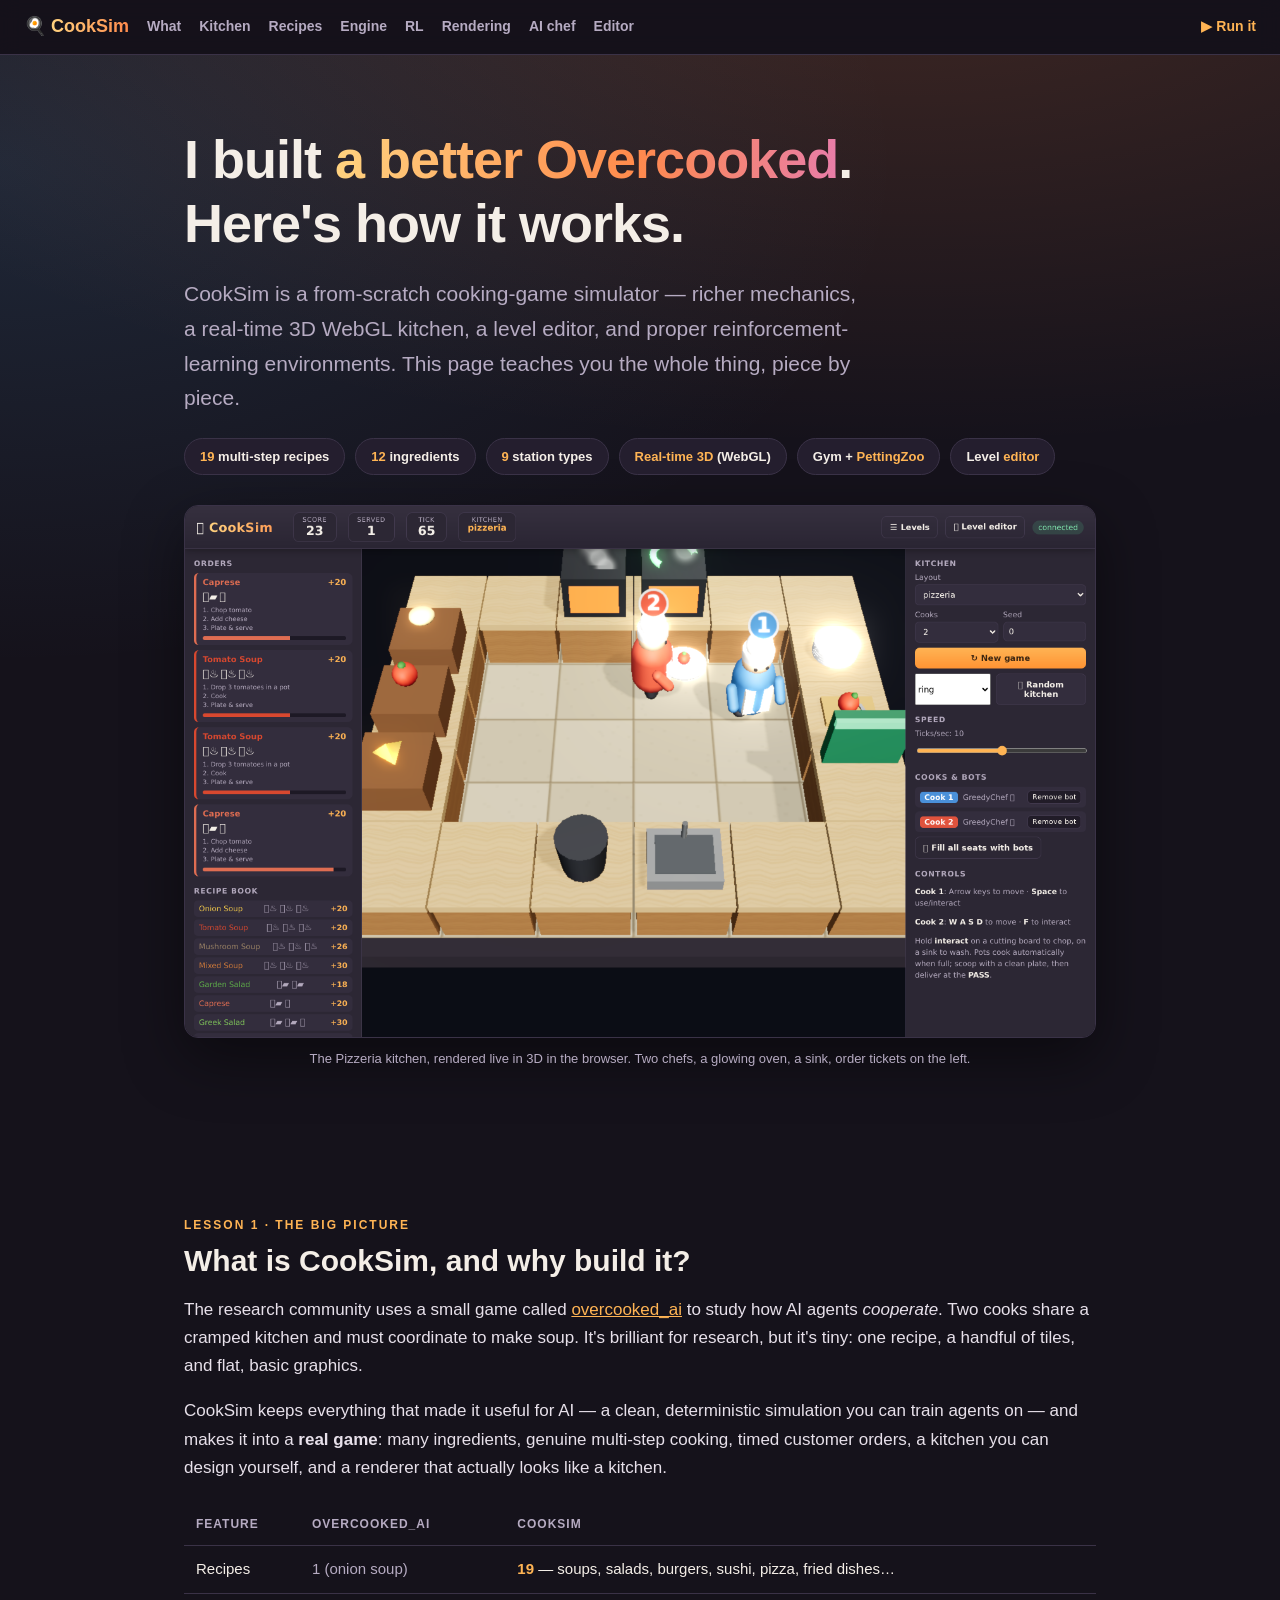
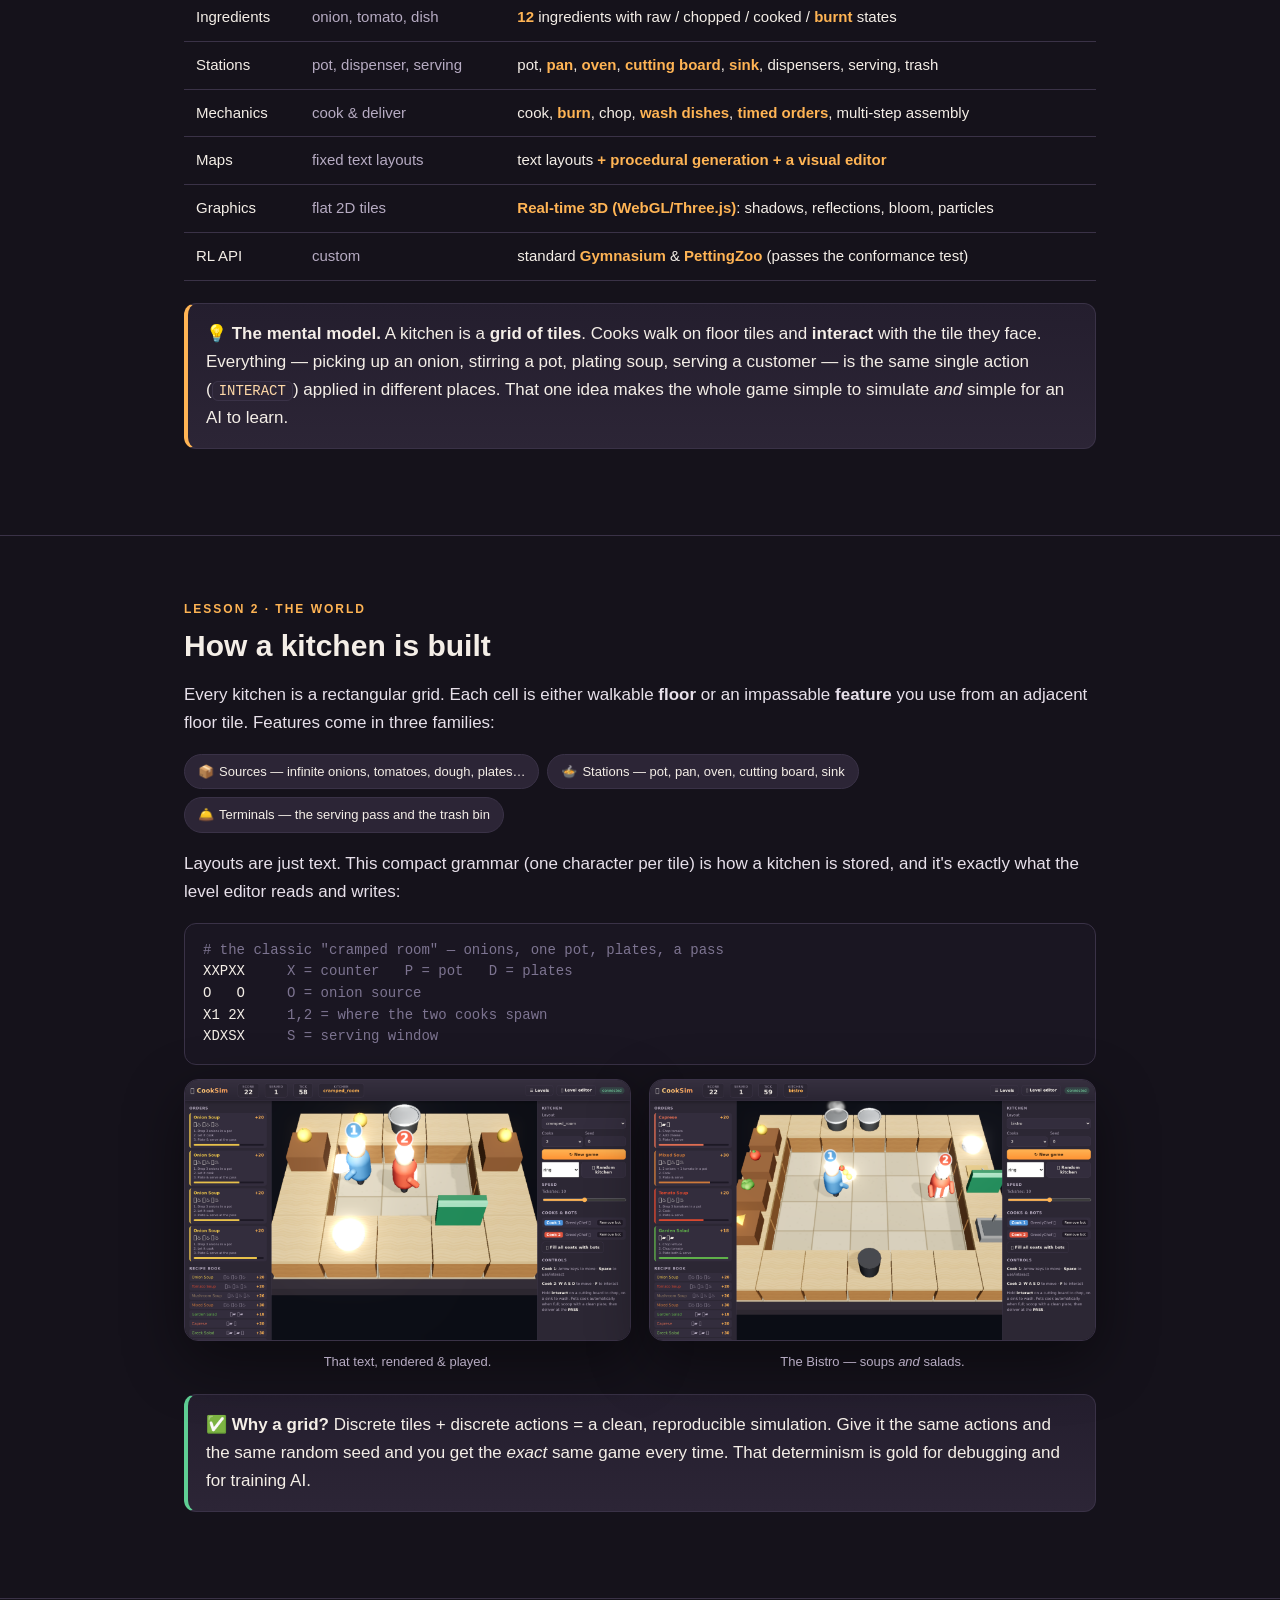
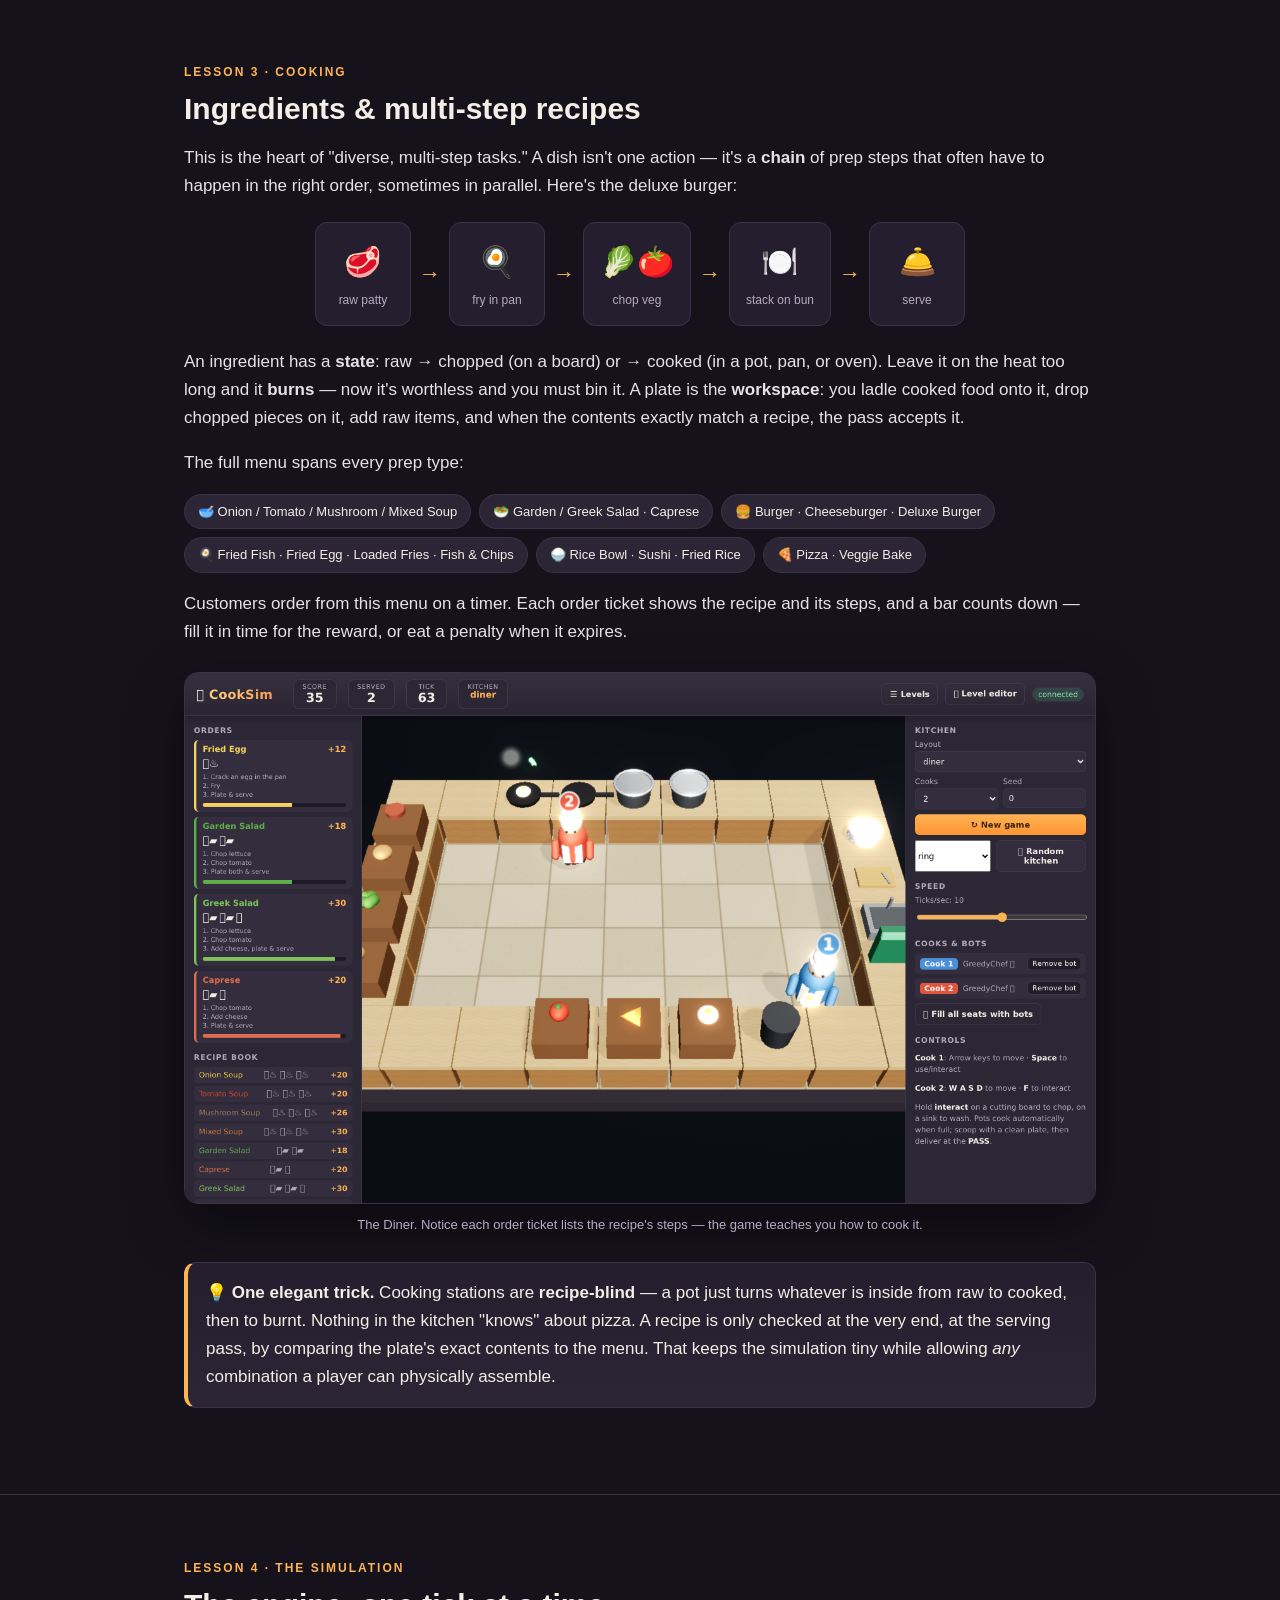
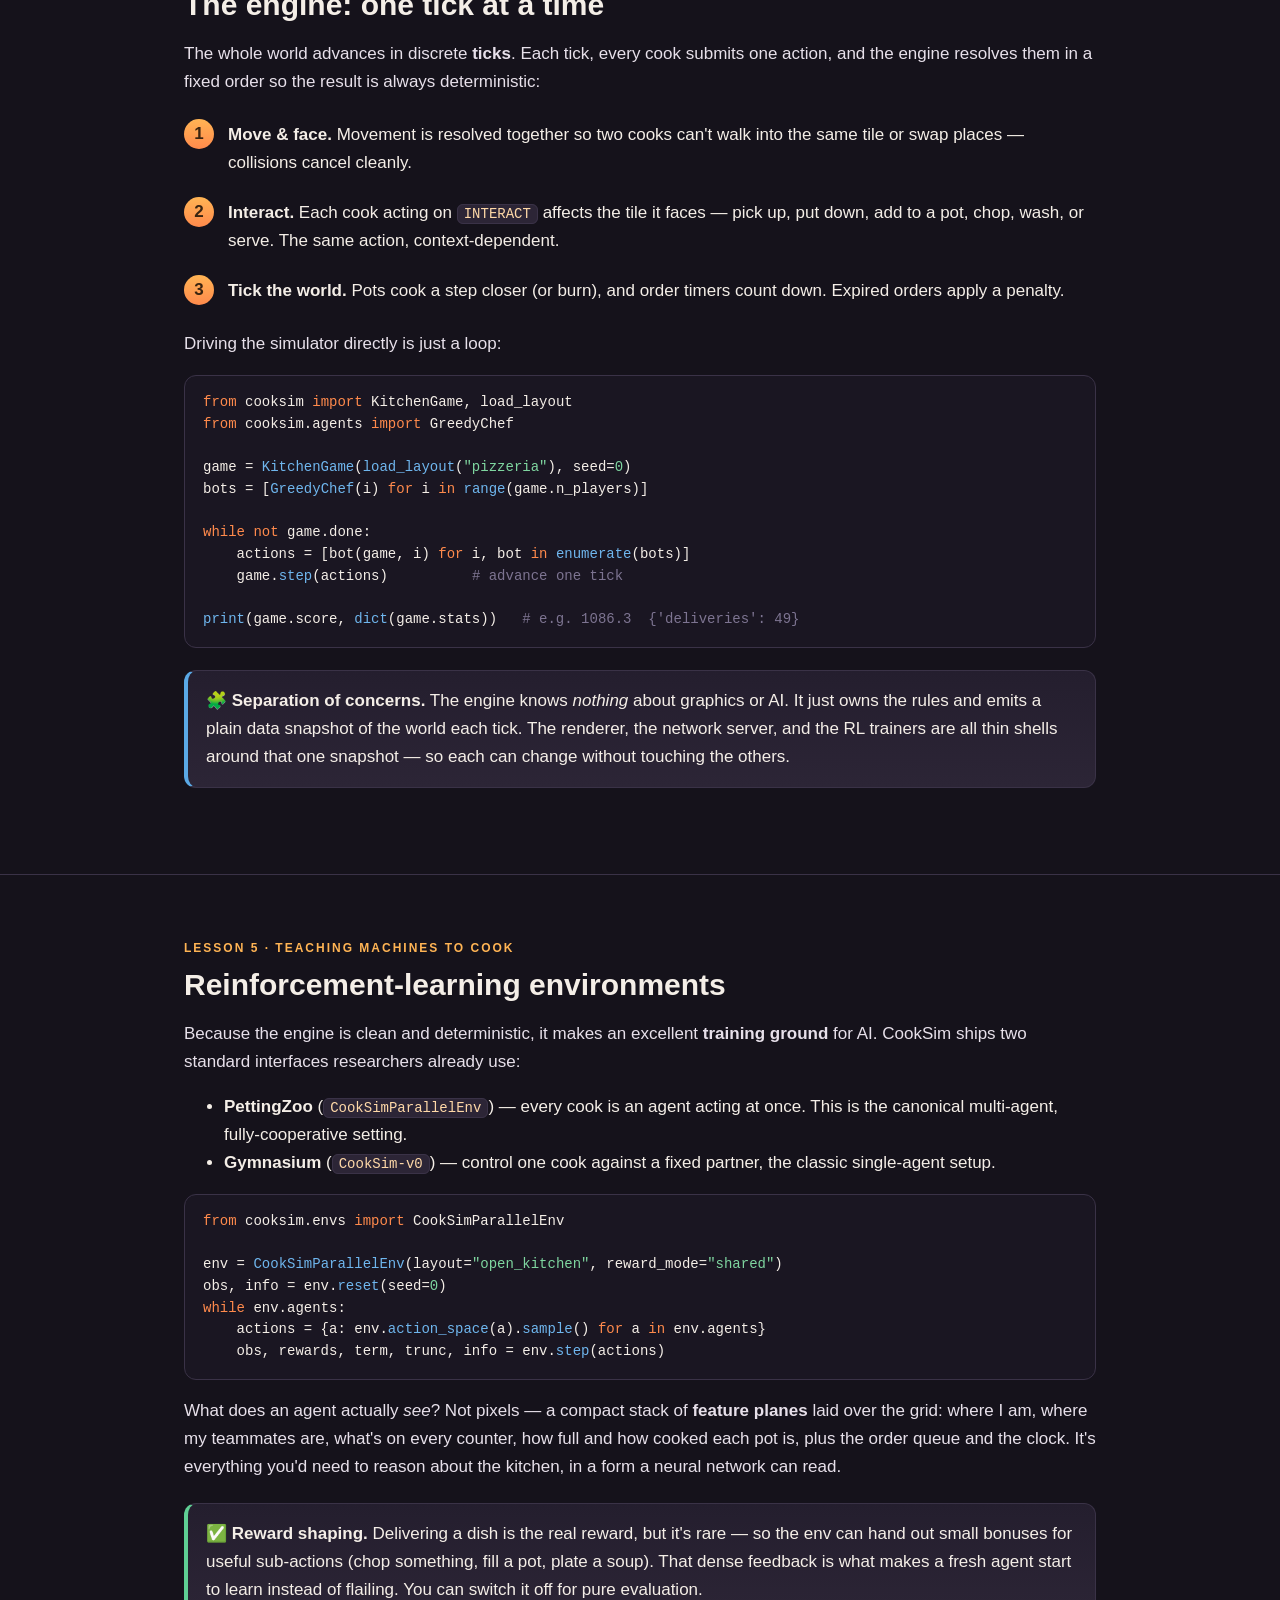
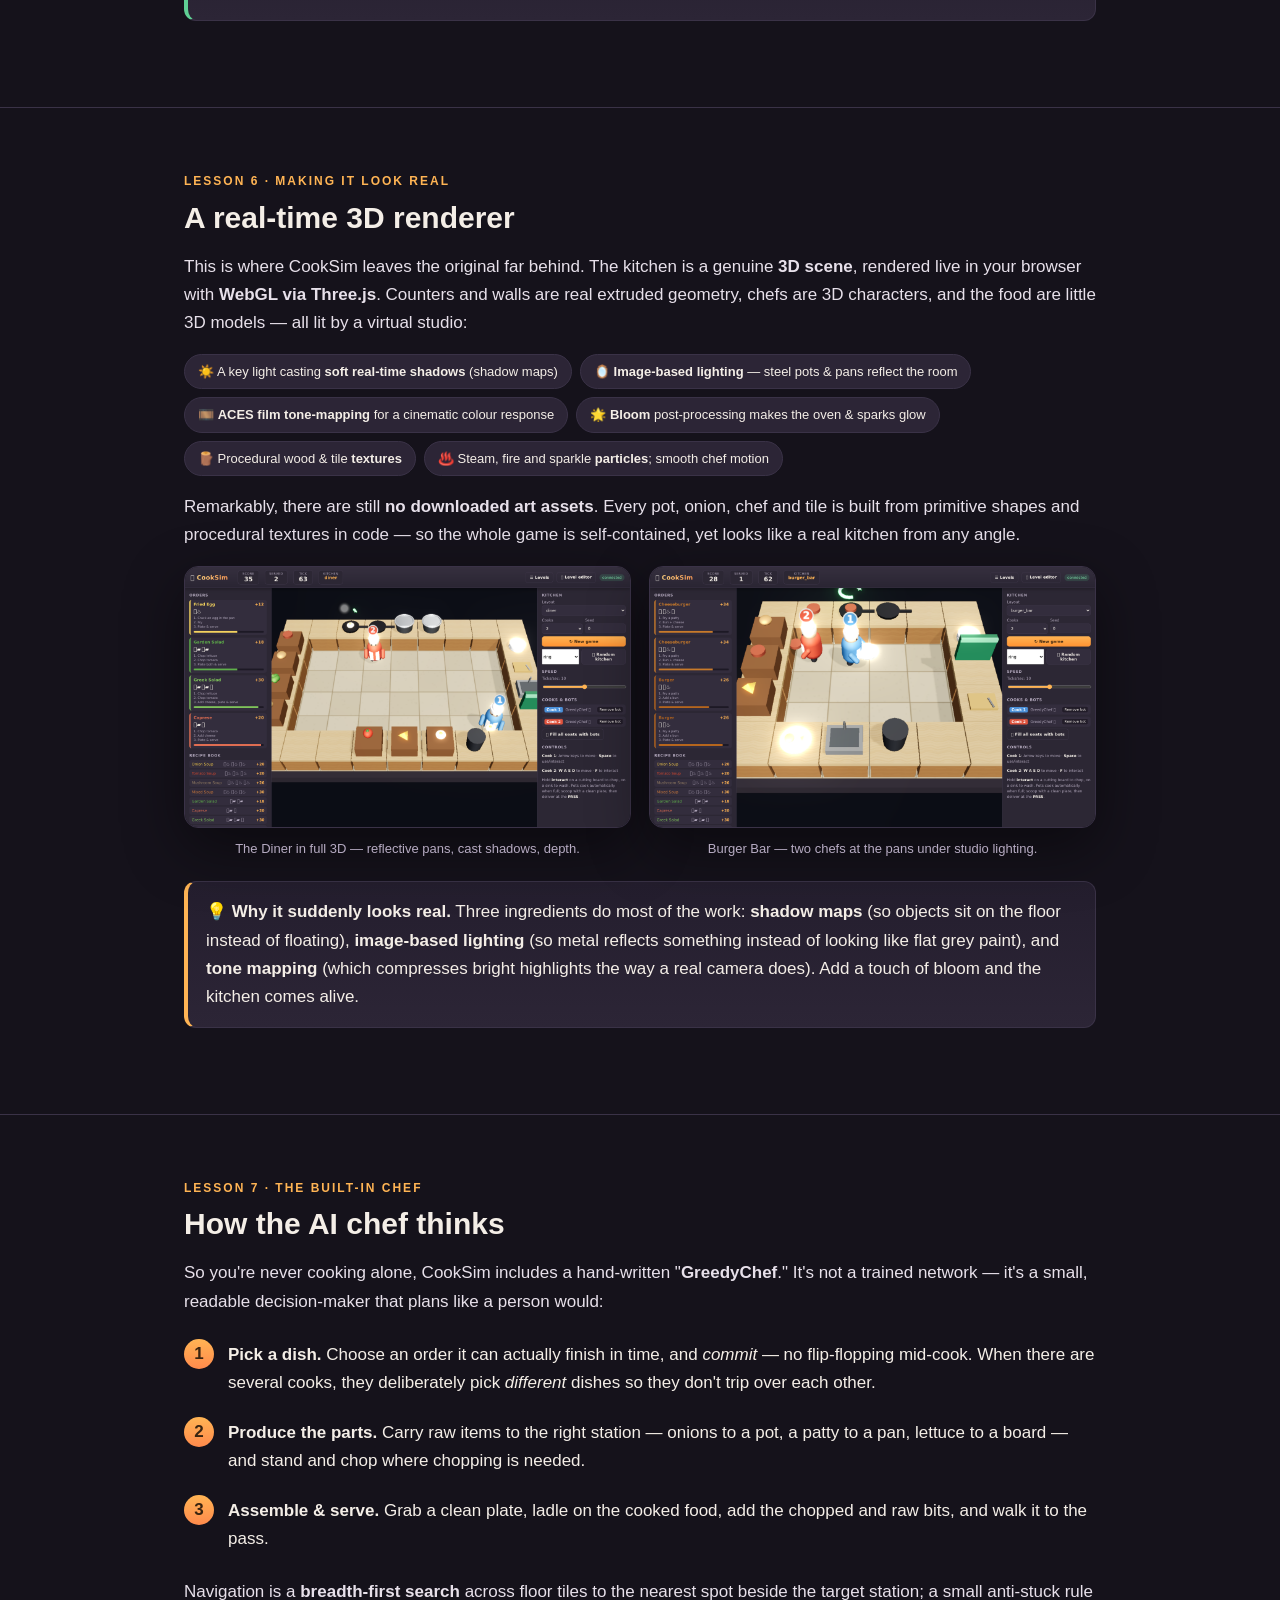
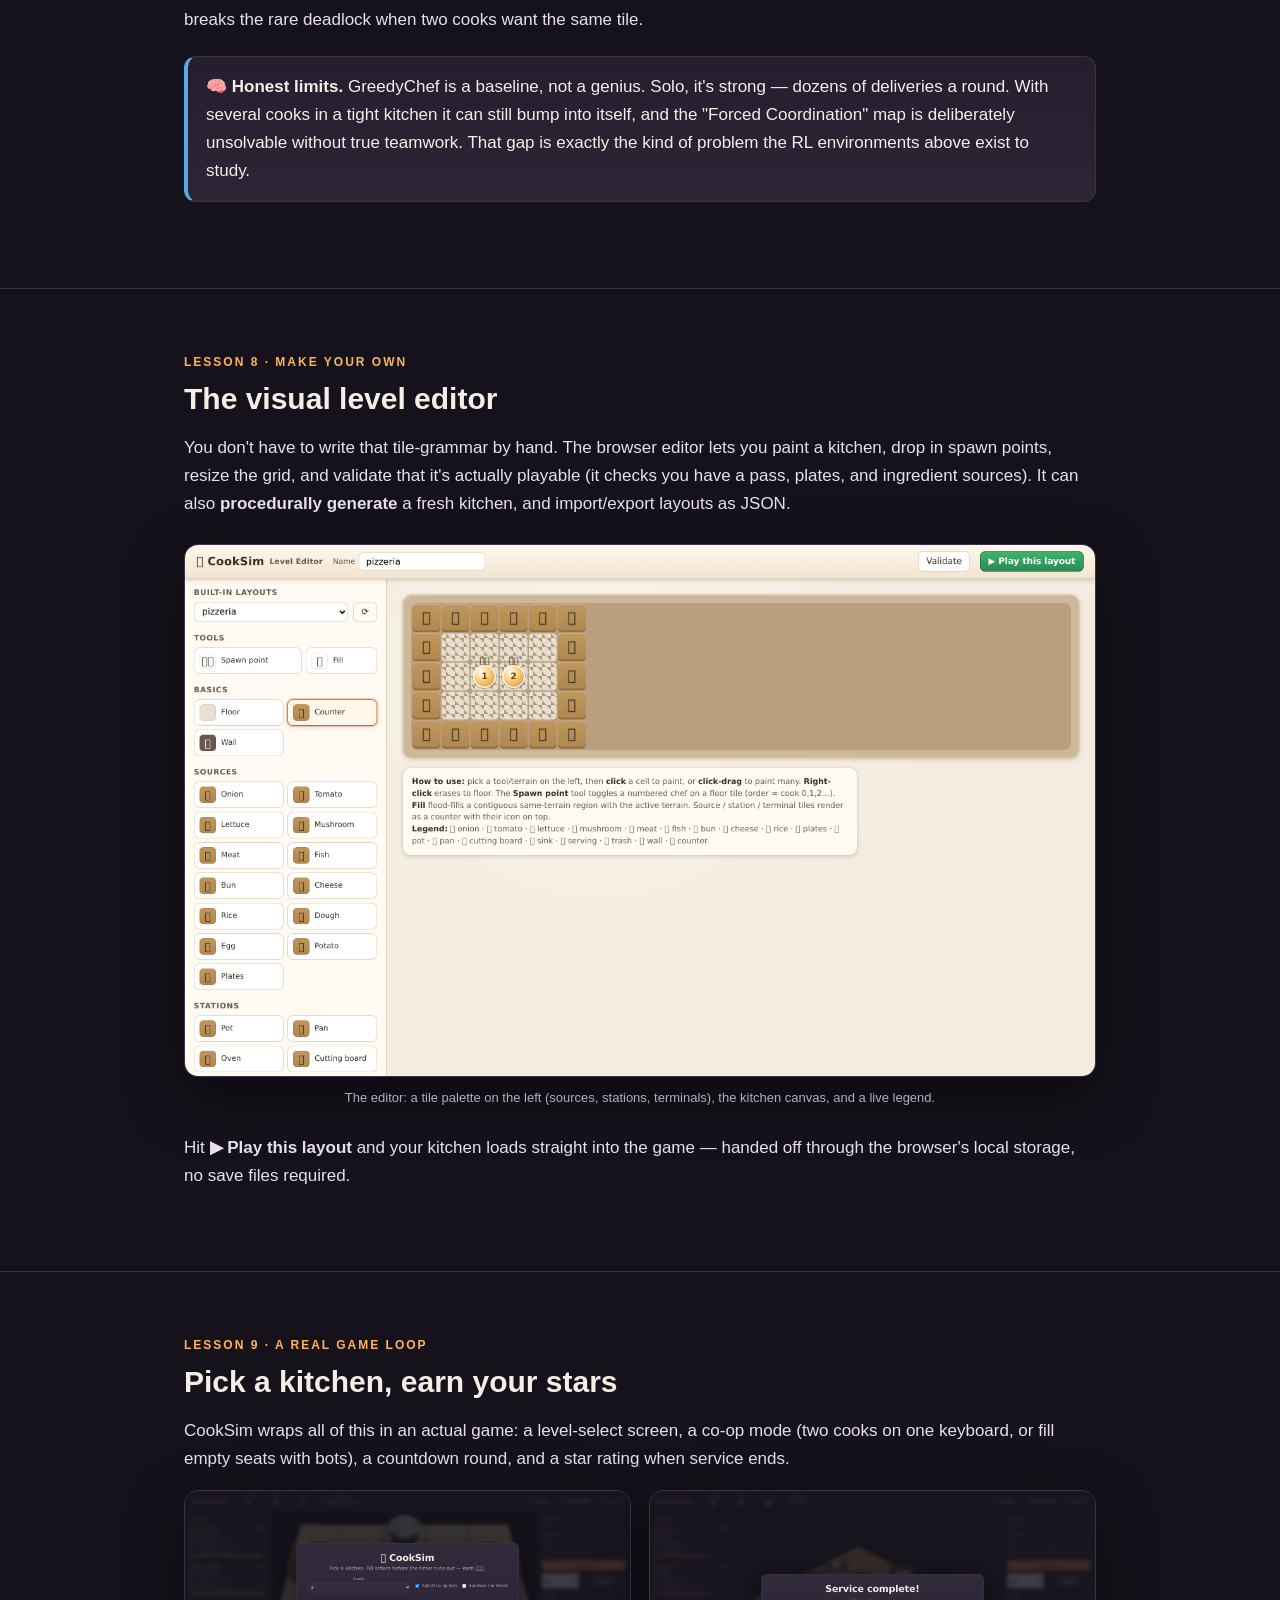
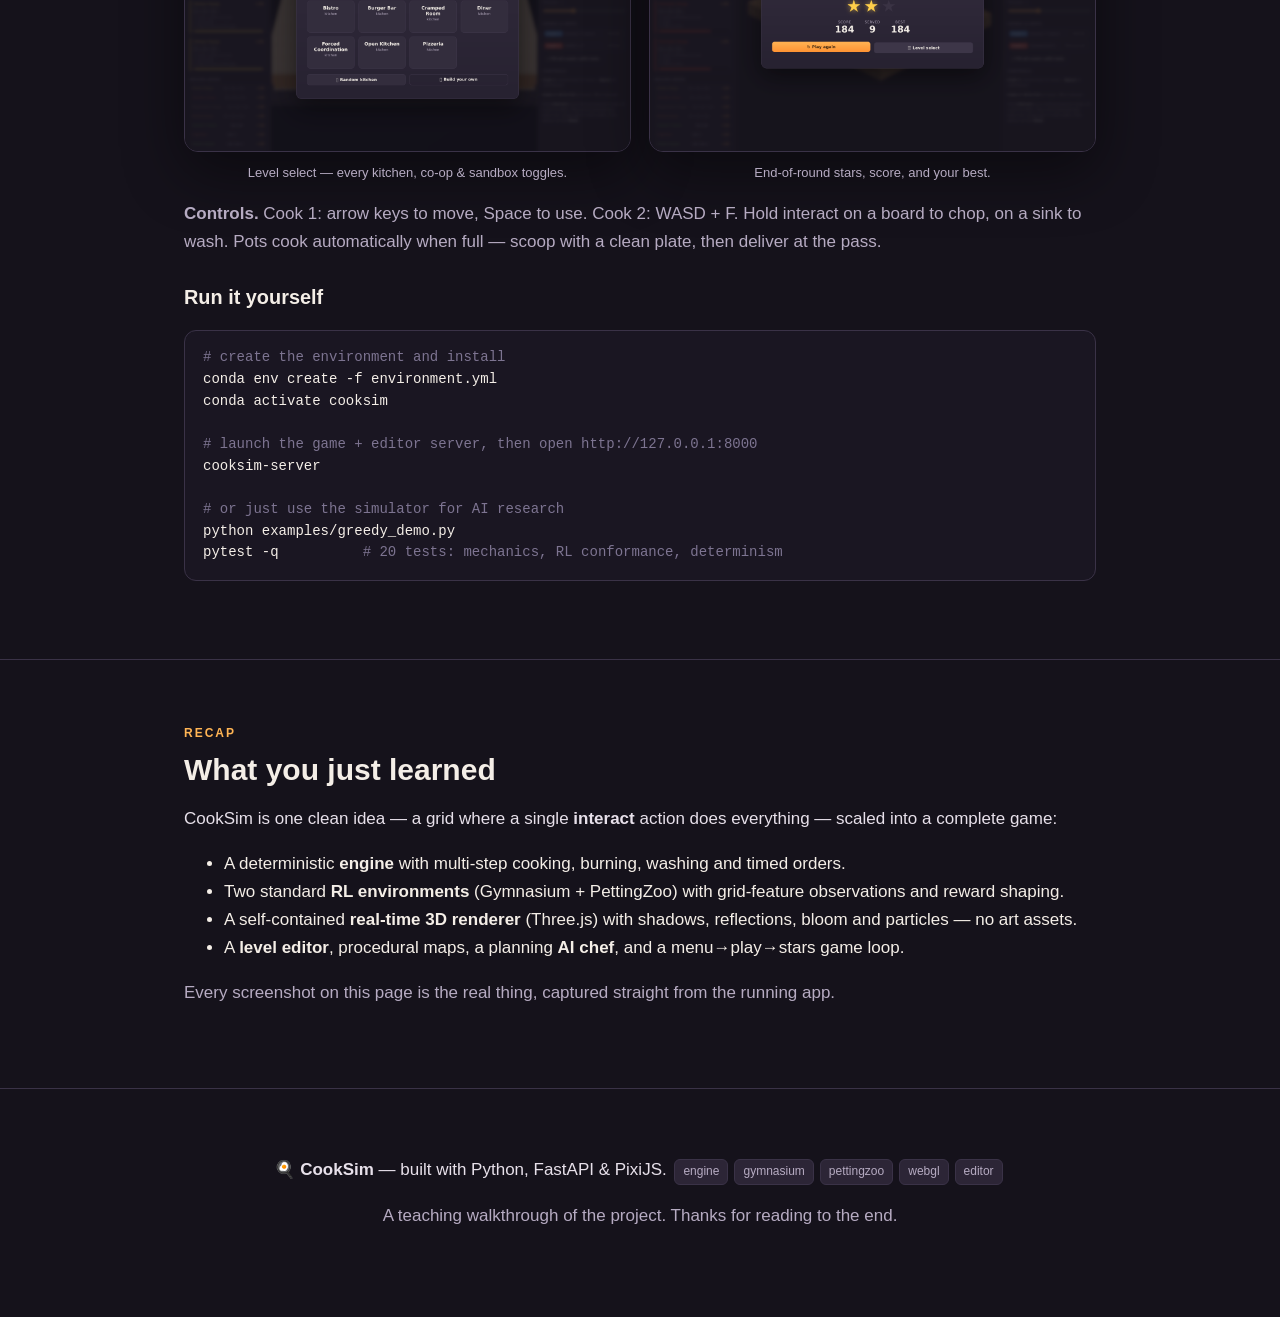
==== site/index.html @ 0d37d2bc "CookSim: 3D Overcooked-style simulator (engine, RL envs, 3D renderer, editor, site) Co-Authored-By: " ====
<!DOCTYPE html>
<html lang="en">
<head>
<meta charset="UTF-8" />
<meta name="viewport" content="width=device-width, initial-scale=1.0" />
<title>CookSim — How I Built a Better Overcooked, Explained</title>
<meta name="description" content="A teaching walkthrough of CookSim: a high-fidelity Overcooked-style cooking simulator with multi-step recipes, a real-time 3D (Three.js) renderer, a level editor, and reinforcement-learning environments." />
<style>
  :root{
    --bg:#15121b; --bg2:#1d1825; --card:#241e2e; --card2:#2c2536;
    --ink:#f4eee7; --muted:#b6abc2; --line:#3a3247;
    --accent:#ffb454; --accent2:#ff8a4c; --green:#5fcf94; --blue:#5aa9e6; --pink:#e87da8;
    --code:#1a1622;
  }
  *{box-sizing:border-box}
  html{scroll-behavior:smooth}
  body{margin:0;font-family:-apple-system,BlinkMacSystemFont,"Segoe UI",Roboto,Helvetica,Arial,sans-serif;
    background:var(--bg);color:var(--ink);line-height:1.65;font-size:17px}
  a{color:var(--accent)}
  h1,h2,h3{line-height:1.2;font-weight:800}
  code,pre{font-family:"SF Mono", Menlo,Consolas,monospace}

  /* nav */
  nav{position:sticky;top:0;z-index:20;background:rgba(21,18,27,.86);backdrop-filter:blur(10px);
    border-bottom:1px solid var(--line);display:flex;align-items:center;gap:18px;padding:12px 24px;flex-wrap:wrap}
  nav .logo{font-weight:800;font-size:18px}
  nav .logo span{background:linear-gradient(90deg,#ffd27f,#ff8a4c);-webkit-background-clip:text;background-clip:text;color:transparent}
  nav a{color:var(--muted);text-decoration:none;font-size:14px;font-weight:600}
  nav a:hover{color:var(--ink)}
  nav .spacer{flex:1}

  .wrap{max-width:960px;margin:0 auto;padding:0 24px}
  section{padding:64px 0;border-bottom:1px solid var(--line)}
  section h2{font-size:30px;margin:0 0 6px}
  section .kicker{color:var(--accent);font-weight:800;letter-spacing:2px;text-transform:uppercase;font-size:12px;margin-bottom:8px}
  p{color:#e7e0ea}
  .muted{color:var(--muted)}

  /* hero */
  header.hero{padding:72px 0 56px;background:
    radial-gradient(1200px 500px at 70% -10%,rgba(255,138,76,.18),transparent),
    radial-gradient(900px 500px at 0% 10%,rgba(90,169,230,.14),transparent)}
  header.hero h1{font-size:54px;margin:0 0 12px;letter-spacing:-1px}
  header.hero h1 .g{background:linear-gradient(90deg,#ffd27f,#ff8a4c 60%,#e87da8);-webkit-background-clip:text;background-clip:text;color:transparent}
  header.hero p.lead{font-size:21px;color:var(--muted);max-width:680px}
  .badges{display:flex;gap:10px;flex-wrap:wrap;margin:22px 0 30px}
  .badge{background:var(--card);border:1px solid var(--line);border-radius:30px;padding:7px 15px;font-size:13px;font-weight:600}
  .badge b{color:var(--accent)}

  figure{margin:26px 0}
  figure img{width:100%;border-radius:14px;border:1px solid var(--line);box-shadow:0 20px 60px rgba(0,0,0,.45);display:block}
  figcaption{color:var(--muted);font-size:13px;margin-top:10px;text-align:center}
  .grid2{display:grid;grid-template-columns:1fr 1fr;gap:18px}
  .grid2 figure{margin:0}
  @media(max-width:760px){.grid2{grid-template-columns:1fr}}

  .callout{background:linear-gradient(180deg,var(--card),var(--card2));border:1px solid var(--line);
    border-left:4px solid var(--accent);border-radius:12px;padding:16px 18px;margin:22px 0}
  .callout.green{border-left-color:var(--green)}
  .callout.blue{border-left-color:var(--blue)}
  .callout b{color:var(--ink)}

  pre{background:var(--code);border:1px solid var(--line);border-radius:12px;padding:16px 18px;overflow-x:auto;font-size:14px;line-height:1.55}
  pre .c{color:#7d7491}      /* comment */
  pre .k{color:#ff8a4c}      /* keyword */
  pre .s{color:#7fd6a0}      /* string */
  pre .f{color:#6fb6ee}      /* func/name */
  code.inline{background:var(--card2);border:1px solid var(--line);border-radius:6px;padding:1px 6px;font-size:14px;color:#ffd9a8}

  table{width:100%;border-collapse:collapse;margin:22px 0;font-size:15px}
  th,td{padding:11px 12px;border-bottom:1px solid var(--line);text-align:left;vertical-align:top}
  th{color:var(--muted);font-size:12px;text-transform:uppercase;letter-spacing:1px}
  td b{color:var(--accent)}
  .vs td:nth-child(2){color:var(--muted)}
  .vs td:nth-child(3){color:var(--ink)}

  /* pipeline diagram */
  .pipe{display:flex;align-items:center;gap:8px;flex-wrap:wrap;margin:22px 0;justify-content:center}
  .pstep{background:var(--card);border:1px solid var(--line);border-radius:12px;padding:14px 16px;text-align:center;min-width:96px}
  .pstep .emoji{font-size:30px}
  .pstep .lbl{font-size:12px;color:var(--muted);margin-top:4px}
  .arrow{color:var(--accent);font-size:22px;font-weight:800}

  .chips{display:flex;gap:8px;flex-wrap:wrap;margin:16px 0}
  .chip{background:var(--card2);border:1px solid var(--line);border-radius:20px;padding:6px 13px;font-size:13px}
  .chip .em{margin-right:5px}

  .steps-list{counter-reset:s;list-style:none;padding:0}
  .steps-list li{position:relative;padding:8px 0 8px 44px;margin:6px 0}
  .steps-list li::before{counter-increment:s;content:counter(s);position:absolute;left:0;top:6px;
    width:30px;height:30px;border-radius:50%;background:linear-gradient(180deg,var(--accent),var(--accent2));
    color:#3a2410;font-weight:800;display:flex;align-items:center;justify-content:center}

  footer{padding:50px 0 70px;text-align:center;color:var(--muted)}
  .tag{display:inline-block;background:var(--card2);border:1px solid var(--line);border-radius:6px;padding:2px 8px;font-size:12px;color:var(--muted);margin:0 3px}
</style>
</head>
<body>
<nav>
  <div class="logo">🍳 <span>CookSim</span></div>
  <a href="#what">What</a>
  <a href="#kitchen">Kitchen</a>
  <a href="#recipes">Recipes</a>
  <a href="#engine">Engine</a>
  <a href="#rl">RL</a>
  <a href="#render">Rendering</a>
  <a href="#ai">AI chef</a>
  <a href="#editor">Editor</a>
  <span class="spacer"></span>
  <a href="#play" style="color:var(--accent)">▶ Run it</a>
</nav>

<header class="hero">
  <div class="wrap">
    <h1>I built <span class="g">a better Overcooked</span>.<br/>Here's how it works.</h1>
    <p class="lead">CookSim is a from-scratch cooking-game simulator — richer mechanics, a real-time 3D WebGL kitchen,
       a level editor, and proper reinforcement-learning environments. This page teaches you the whole thing,
       piece by piece.</p>
    <div class="badges">
      <div class="badge"><b>19</b> multi-step recipes</div>
      <div class="badge"><b>12</b> ingredients</div>
      <div class="badge"><b>9</b> station types</div>
      <div class="badge"><b>Real-time 3D</b> (WebGL)</div>
      <div class="badge">Gym + <b>PettingZoo</b></div>
      <div class="badge">Level <b>editor</b></div>
    </div>
    <figure>
      <img src="assets/play-pizzeria.png" alt="CookSim real-time 3D gameplay in the pizzeria kitchen" />
      <figcaption>The Pizzeria kitchen, rendered live in 3D in the browser. Two chefs, a glowing oven, a sink, order tickets on the left.</figcaption>
    </figure>
  </div>
</header>

<section id="what">
  <div class="wrap">
    <div class="kicker">Lesson 1 · The big picture</div>
    <h2>What is CookSim, and why build it?</h2>
    <p>The research community uses a small game called <a href="https://github.com/HumanCompatibleAI/overcooked_ai">overcooked_ai</a>
       to study how AI agents <em>cooperate</em>. Two cooks share a cramped kitchen and must coordinate to make soup. It's brilliant
       for research, but it's tiny: one recipe, a handful of tiles, and flat, basic graphics.</p>
    <p>CookSim keeps everything that made it useful for AI — a clean, deterministic simulation you can train agents on —
       and makes it into a <b>real game</b>: many ingredients, genuine multi-step cooking, timed customer orders, a kitchen you can
       design yourself, and a renderer that actually looks like a kitchen.</p>

    <table class="vs">
      <tr><th>Feature</th><th>overcooked_ai</th><th>CookSim</th></tr>
      <tr><td>Recipes</td><td>1 (onion soup)</td><td><b>19</b> — soups, salads, burgers, sushi, pizza, fried dishes…</td></tr>
      <tr><td>Ingredients</td><td>onion, tomato, dish</td><td><b>12</b> ingredients with raw / chopped / cooked / <b>burnt</b> states</td></tr>
      <tr><td>Stations</td><td>pot, dispenser, serving</td><td>pot, <b>pan</b>, <b>oven</b>, <b>cutting board</b>, <b>sink</b>, dispensers, serving, trash</td></tr>
      <tr><td>Mechanics</td><td>cook &amp; deliver</td><td>cook, <b>burn</b>, chop, <b>wash dishes</b>, <b>timed orders</b>, multi-step assembly</td></tr>
      <tr><td>Maps</td><td>fixed text layouts</td><td>text layouts <b>+ procedural generation + a visual editor</b></td></tr>
      <tr><td>Graphics</td><td>flat 2D tiles</td><td><b>Real-time 3D (WebGL/Three.js)</b>: shadows, reflections, bloom, particles</td></tr>
      <tr><td>RL API</td><td>custom</td><td>standard <b>Gymnasium</b> &amp; <b>PettingZoo</b> (passes the conformance test)</td></tr>
    </table>

    <div class="callout">
      <b>💡 The mental model.</b> A kitchen is a <b>grid of tiles</b>. Cooks walk on floor tiles and <b>interact</b> with the
      tile they face. Everything — picking up an onion, stirring a pot, plating soup, serving a customer — is the same
      single action (<code class="inline">INTERACT</code>) applied in different places. That one idea makes the whole game simple to simulate
      <em>and</em> simple for an AI to learn.
    </div>
  </div>
</section>

<section id="kitchen">
  <div class="wrap">
    <div class="kicker">Lesson 2 · The world</div>
    <h2>How a kitchen is built</h2>
    <p>Every kitchen is a rectangular grid. Each cell is either walkable <b>floor</b> or an impassable <b>feature</b> you use from
       an adjacent floor tile. Features come in three families:</p>
    <div class="chips">
      <span class="chip"><span class="em">📦</span>Sources — infinite onions, tomatoes, dough, plates…</span>
      <span class="chip"><span class="em">🍲</span>Stations — pot, pan, oven, cutting board, sink</span>
      <span class="chip"><span class="em">🛎️</span>Terminals — the serving pass and the trash bin</span>
    </div>
    <p>Layouts are just text. This compact grammar (one character per tile) is how a kitchen is stored, and it's exactly what
       the level editor reads and writes:</p>
<pre><span class="c"># the classic "cramped room" — onions, one pot, plates, a pass</span>
XXPXX     <span class="c">X = counter   P = pot   D = plates</span>
O   O     <span class="c">O = onion source</span>
X1 2X     <span class="c">1,2 = where the two cooks spawn</span>
XDXSX     <span class="c">S = serving window</span></pre>
    <div class="grid2">
      <figure><img src="assets/play-cramped.png" alt="Cramped room kitchen"/><figcaption>That text, rendered & played.</figcaption></figure>
      <figure><img src="assets/play-bistro.png" alt="Bistro kitchen"/><figcaption>The Bistro — soups <em>and</em> salads.</figcaption></figure>
    </div>
    <div class="callout green">
      <b>✅ Why a grid?</b> Discrete tiles + discrete actions = a clean, reproducible simulation. Give it the same actions and the
      same random seed and you get the <em>exact</em> same game every time. That determinism is gold for debugging and for training AI.
    </div>
  </div>
</section>

<section id="recipes">
  <div class="wrap">
    <div class="kicker">Lesson 3 · Cooking</div>
    <h2>Ingredients &amp; multi-step recipes</h2>
    <p>This is the heart of "diverse, multi-step tasks." A dish isn't one action — it's a <b>chain</b> of prep steps that often
       have to happen in the right order, sometimes in parallel. Here's the deluxe burger:</p>
    <div class="pipe">
      <div class="pstep"><div class="emoji">🥩</div><div class="lbl">raw patty</div></div>
      <div class="arrow">→</div>
      <div class="pstep"><div class="emoji">🍳</div><div class="lbl">fry in pan</div></div>
      <div class="arrow">→</div>
      <div class="pstep"><div class="emoji">🥬🍅</div><div class="lbl">chop veg</div></div>
      <div class="arrow">→</div>
      <div class="pstep"><div class="emoji">🍽️</div><div class="lbl">stack on bun</div></div>
      <div class="arrow">→</div>
      <div class="pstep"><div class="emoji">🛎️</div><div class="lbl">serve</div></div>
    </div>
    <p>An ingredient has a <b>state</b>: raw → chopped (on a board) or → cooked (in a pot, pan, or oven). Leave it on the heat too
       long and it <b>burns</b> — now it's worthless and you must bin it. A plate is the <b>workspace</b>: you ladle cooked food onto
       it, drop chopped pieces on it, add raw items, and when the contents exactly match a recipe, the pass accepts it.</p>

    <p>The full menu spans every prep type:</p>
    <div class="chips">
      <span class="chip">🥣 Onion / Tomato / Mushroom / Mixed Soup</span>
      <span class="chip">🥗 Garden / Greek Salad · Caprese</span>
      <span class="chip">🍔 Burger · Cheeseburger · Deluxe Burger</span>
      <span class="chip">🍳 Fried Fish · Fried Egg · Loaded Fries · Fish &amp; Chips</span>
      <span class="chip">🍚 Rice Bowl · Sushi · Fried Rice</span>
      <span class="chip">🍕 Pizza · Veggie Bake</span>
    </div>

    <p>Customers order from this menu on a timer. Each order ticket shows the recipe and its steps, and a bar counts down — fill it
       in time for the reward, or eat a penalty when it expires.</p>
    <figure><img src="assets/play-diner.png" alt="The Diner with many order tickets showing recipe steps"/>
      <figcaption>The Diner. Notice each order ticket lists the recipe's steps — the game teaches you how to cook it.</figcaption></figure>

    <div class="callout">
      <b>💡 One elegant trick.</b> Cooking stations are <b>recipe-blind</b> — a pot just turns whatever is inside from raw to cooked,
      then to burnt. Nothing in the kitchen "knows" about pizza. A recipe is only checked at the very end, at the serving pass, by
      comparing the plate's exact contents to the menu. That keeps the simulation tiny while allowing <em>any</em> combination a
      player can physically assemble.
    </div>
  </div>
</section>

<section id="engine">
  <div class="wrap">
    <div class="kicker">Lesson 4 · The simulation</div>
    <h2>The engine: one tick at a time</h2>
    <p>The whole world advances in discrete <b>ticks</b>. Each tick, every cook submits one action, and the engine resolves them in
       a fixed order so the result is always deterministic:</p>
    <ol class="steps-list">
      <li><b>Move &amp; face.</b> Movement is resolved together so two cooks can't walk into the same tile or swap places — collisions
          cancel cleanly.</li>
      <li><b>Interact.</b> Each cook acting on <code class="inline">INTERACT</code> affects the tile it faces — pick up, put down, add to a pot,
          chop, wash, or serve. The same action, context-dependent.</li>
      <li><b>Tick the world.</b> Pots cook a step closer (or burn), and order timers count down. Expired orders apply a penalty.</li>
    </ol>
    <p>Driving the simulator directly is just a loop:</p>
<pre><span class="k">from</span> cooksim <span class="k">import</span> KitchenGame, load_layout
<span class="k">from</span> cooksim.agents <span class="k">import</span> GreedyChef

game = <span class="f">KitchenGame</span>(<span class="f">load_layout</span>(<span class="s">"pizzeria"</span>), seed=<span class="s">0</span>)
bots = [<span class="f">GreedyChef</span>(i) <span class="k">for</span> i <span class="k">in</span> <span class="f">range</span>(game.n_players)]

<span class="k">while not</span> game.done:
    actions = [bot(game, i) <span class="k">for</span> i, bot <span class="k">in</span> <span class="f">enumerate</span>(bots)]
    game.<span class="f">step</span>(actions)          <span class="c"># advance one tick</span>

<span class="f">print</span>(game.score, <span class="f">dict</span>(game.stats))   <span class="c"># e.g. 1086.3  {'deliveries': 49}</span></pre>
    <div class="callout blue">
      <b>🧩 Separation of concerns.</b> The engine knows <em>nothing</em> about graphics or AI. It just owns the rules and emits a plain
      data snapshot of the world each tick. The renderer, the network server, and the RL trainers are all thin shells around that one
      snapshot — so each can change without touching the others.
    </div>
  </div>
</section>

<section id="rl">
  <div class="wrap">
    <div class="kicker">Lesson 5 · Teaching machines to cook</div>
    <h2>Reinforcement-learning environments</h2>
    <p>Because the engine is clean and deterministic, it makes an excellent <b>training ground</b> for AI. CookSim ships two standard
       interfaces researchers already use:</p>
    <ul>
      <li><b>PettingZoo</b> (<code class="inline">CookSimParallelEnv</code>) — every cook is an agent acting at once. This is the canonical multi-agent,
          fully-cooperative setting.</li>
      <li><b>Gymnasium</b> (<code class="inline">CookSim-v0</code>) — control one cook against a fixed partner, the classic single-agent setup.</li>
    </ul>
<pre><span class="k">from</span> cooksim.envs <span class="k">import</span> CookSimParallelEnv

env = <span class="f">CookSimParallelEnv</span>(layout=<span class="s">"open_kitchen"</span>, reward_mode=<span class="s">"shared"</span>)
obs, info = env.<span class="f">reset</span>(seed=<span class="s">0</span>)
<span class="k">while</span> env.agents:
    actions = {a: env.<span class="f">action_space</span>(a).<span class="f">sample</span>() <span class="k">for</span> a <span class="k">in</span> env.agents}
    obs, rewards, term, trunc, info = env.<span class="f">step</span>(actions)</pre>
    <p>What does an agent actually <em>see</em>? Not pixels — a compact stack of <b>feature planes</b> laid over the grid: where I am,
       where my teammates are, what's on every counter, how full and how cooked each pot is, plus the order queue and the clock.
       It's everything you'd need to reason about the kitchen, in a form a neural network can read.</p>
    <div class="callout green">
      <b>✅ Reward shaping.</b> Delivering a dish is the real reward, but it's rare — so the env can hand out small bonuses for useful
      sub-actions (chop something, fill a pot, plate a soup). That dense feedback is what makes a fresh agent start to learn instead
      of flailing. You can switch it off for pure evaluation.
    </div>
  </div>
</section>

<section id="render">
  <div class="wrap">
    <div class="kicker">Lesson 6 · Making it look real</div>
    <h2>A real-time 3D renderer</h2>
    <p>This is where CookSim leaves the original far behind. The kitchen is a genuine <b>3D scene</b>, rendered live in your browser
       with <b>WebGL via Three.js</b>. Counters and walls are real extruded geometry, chefs are 3D characters, and the food are little
       3D models — all lit by a virtual studio:</p>
    <div class="chips">
      <span class="chip">☀️ A key light casting <b>soft real-time shadows</b> (shadow maps)</span>
      <span class="chip">🪞 <b>Image-based lighting</b> — steel pots &amp; pans reflect the room</span>
      <span class="chip">🎞️ <b>ACES film tone-mapping</b> for a cinematic colour response</span>
      <span class="chip">🌟 <b>Bloom</b> post-processing makes the oven &amp; sparks glow</span>
      <span class="chip">🪵 Procedural wood &amp; tile <b>textures</b></span>
      <span class="chip">♨️ Steam, fire and sparkle <b>particles</b>; smooth chef motion</span>
    </div>
    <p>Remarkably, there are still <b>no downloaded art assets</b>. Every pot, onion, chef and tile is built from primitive shapes and
       procedural textures in code — so the whole game is self-contained, yet looks like a real kitchen from any angle.</p>
    <div class="grid2">
      <figure><img src="assets/play-diner.png" alt="3D diner kitchen"/><figcaption>The Diner in full 3D — reflective pans, cast shadows, depth.</figcaption></figure>
      <figure><img src="assets/play-burger.png" alt="3D burger bar"/><figcaption>Burger Bar — two chefs at the pans under studio lighting.</figcaption></figure>
    </div>
    <div class="callout">
      <b>💡 Why it suddenly looks real.</b> Three ingredients do most of the work: <b>shadow maps</b> (so objects sit on the floor instead of
      floating), <b>image-based lighting</b> (so metal reflects something instead of looking like flat grey paint), and <b>tone mapping</b>
      (which compresses bright highlights the way a real camera does). Add a touch of bloom and the kitchen comes alive.
    </div>
  </div>
</section>

<section id="ai">
  <div class="wrap">
    <div class="kicker">Lesson 7 · The built-in chef</div>
    <h2>How the AI chef thinks</h2>
    <p>So you're never cooking alone, CookSim includes a hand-written "<b>GreedyChef</b>." It's not a trained network — it's a small,
       readable decision-maker that plans like a person would:</p>
    <ol class="steps-list">
      <li><b>Pick a dish.</b> Choose an order it can actually finish in time, and <em>commit</em> — no flip-flopping mid-cook. When there
          are several cooks, they deliberately pick <em>different</em> dishes so they don't trip over each other.</li>
      <li><b>Produce the parts.</b> Carry raw items to the right station — onions to a pot, a patty to a pan, lettuce to a board —
          and stand and chop where chopping is needed.</li>
      <li><b>Assemble &amp; serve.</b> Grab a clean plate, ladle on the cooked food, add the chopped and raw bits, and walk it to the pass.</li>
    </ol>
    <p>Navigation is a <b>breadth-first search</b> across floor tiles to the nearest spot beside the target station; a small
       anti-stuck rule breaks the rare deadlock when two cooks want the same tile.</p>
    <div class="callout blue">
      <b>🧠 Honest limits.</b> GreedyChef is a baseline, not a genius. Solo, it's strong — dozens of deliveries a round. With several
      cooks in a tight kitchen it can still bump into itself, and the "Forced Coordination" map is deliberately unsolvable without true
      teamwork. That gap is exactly the kind of problem the RL environments above exist to study.
    </div>
  </div>
</section>

<section id="editor">
  <div class="wrap">
    <div class="kicker">Lesson 8 · Make your own</div>
    <h2>The visual level editor</h2>
    <p>You don't have to write that tile-grammar by hand. The browser editor lets you paint a kitchen, drop in spawn points, resize
       the grid, and validate that it's actually playable (it checks you have a pass, plates, and ingredient sources). It can also
       <b>procedurally generate</b> a fresh kitchen, and import/export layouts as JSON.</p>
    <figure><img src="assets/editor.png" alt="The CookSim level editor"/>
      <figcaption>The editor: a tile palette on the left (sources, stations, terminals), the kitchen canvas, and a live legend.</figcaption></figure>
    <p>Hit <b>▶ Play this layout</b> and your kitchen loads straight into the game — handed off through the browser's local storage,
       no save files required.</p>
  </div>
</section>

<section id="play">
  <div class="wrap">
    <div class="kicker">Lesson 9 · A real game loop</div>
    <h2>Pick a kitchen, earn your stars</h2>
    <p>CookSim wraps all of this in an actual game: a level-select screen, a co-op mode (two cooks on one keyboard, or fill empty
       seats with bots), a countdown round, and a star rating when service ends.</p>
    <div class="grid2">
      <figure><img src="assets/menu.png" alt="Level select menu"/><figcaption>Level select — every kitchen, co-op &amp; sandbox toggles.</figcaption></figure>
      <figure><img src="assets/results.png" alt="Results screen with stars"/><figcaption>End-of-round stars, score, and your best.</figcaption></figure>
    </div>
    <p class="muted"><b>Controls.</b> Cook 1: arrow keys to move, Space to use. Cook 2: WASD + F. Hold interact on a board to chop,
       on a sink to wash. Pots cook automatically when full — scoop with a clean plate, then deliver at the pass.</p>
    <h3 style="margin-top:30px">Run it yourself</h3>
<pre><span class="c"># create the environment and install</span>
conda env create -f environment.yml
conda activate cooksim

<span class="c"># launch the game + editor server, then open http://127.0.0.1:8000</span>
cooksim-server

<span class="c"># or just use the simulator for AI research</span>
python examples/greedy_demo.py
pytest -q          <span class="c"># 20 tests: mechanics, RL conformance, determinism</span></pre>
  </div>
</section>

<section>
  <div class="wrap">
    <div class="kicker">Recap</div>
    <h2>What you just learned</h2>
    <p>CookSim is one clean idea — a grid where a single <b>interact</b> action does everything — scaled into a complete game:</p>
    <ul>
      <li>A deterministic <b>engine</b> with multi-step cooking, burning, washing and timed orders.</li>
      <li>Two standard <b>RL environments</b> (Gymnasium + PettingZoo) with grid-feature observations and reward shaping.</li>
      <li>A self-contained <b>real-time 3D renderer</b> (Three.js) with shadows, reflections, bloom and particles — no art assets.</li>
      <li>A <b>level editor</b>, procedural maps, a planning <b>AI chef</b>, and a menu→play→stars game loop.</li>
    </ul>
    <p class="muted">Every screenshot on this page is the real thing, captured straight from the running app.</p>
  </div>
</section>

<footer>
  <div class="wrap">
    <p>🍳 <b>CookSim</b> — built with Python, FastAPI &amp; PixiJS.
       <span class="tag">engine</span><span class="tag">gymnasium</span><span class="tag">pettingzoo</span><span class="tag">webgl</span><span class="tag">editor</span></p>
    <p class="muted">A teaching walkthrough of the project. Thanks for reading to the end.</p>
  </div>
</footer>
</body>
</html>
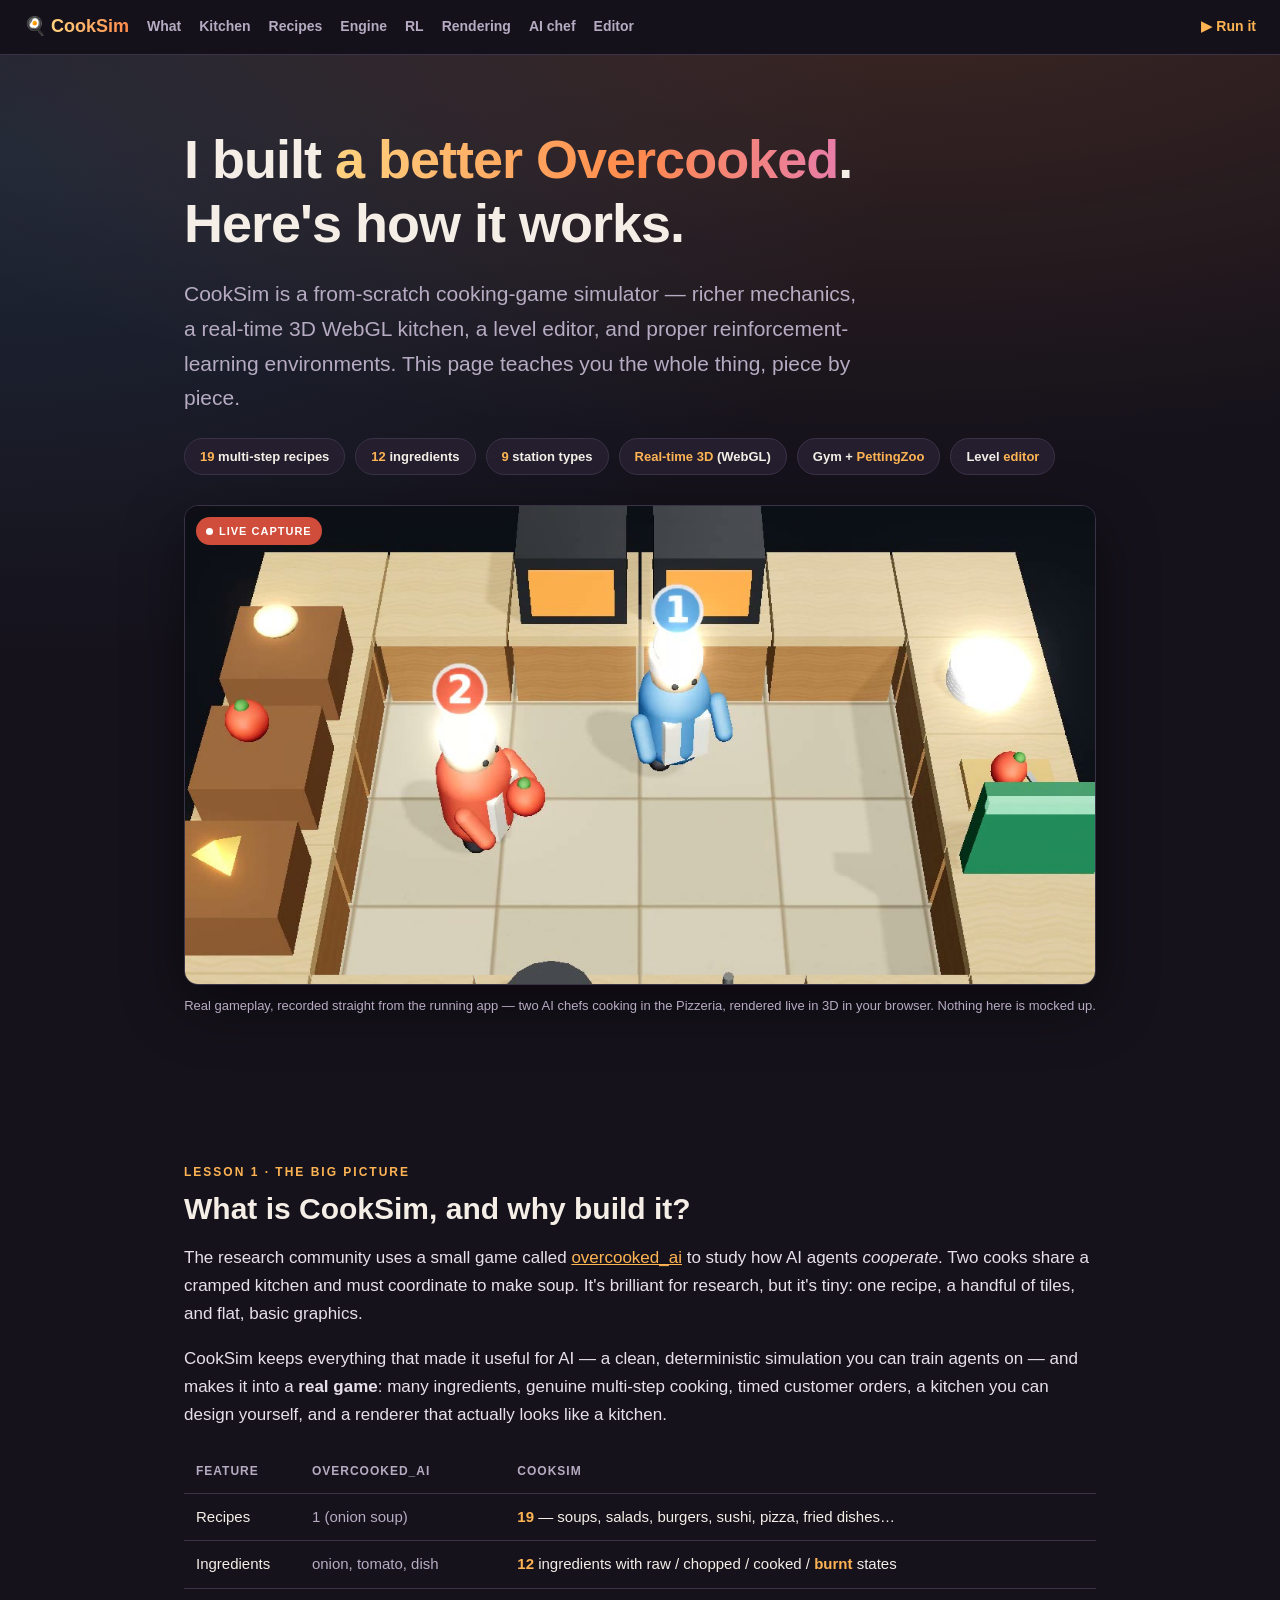
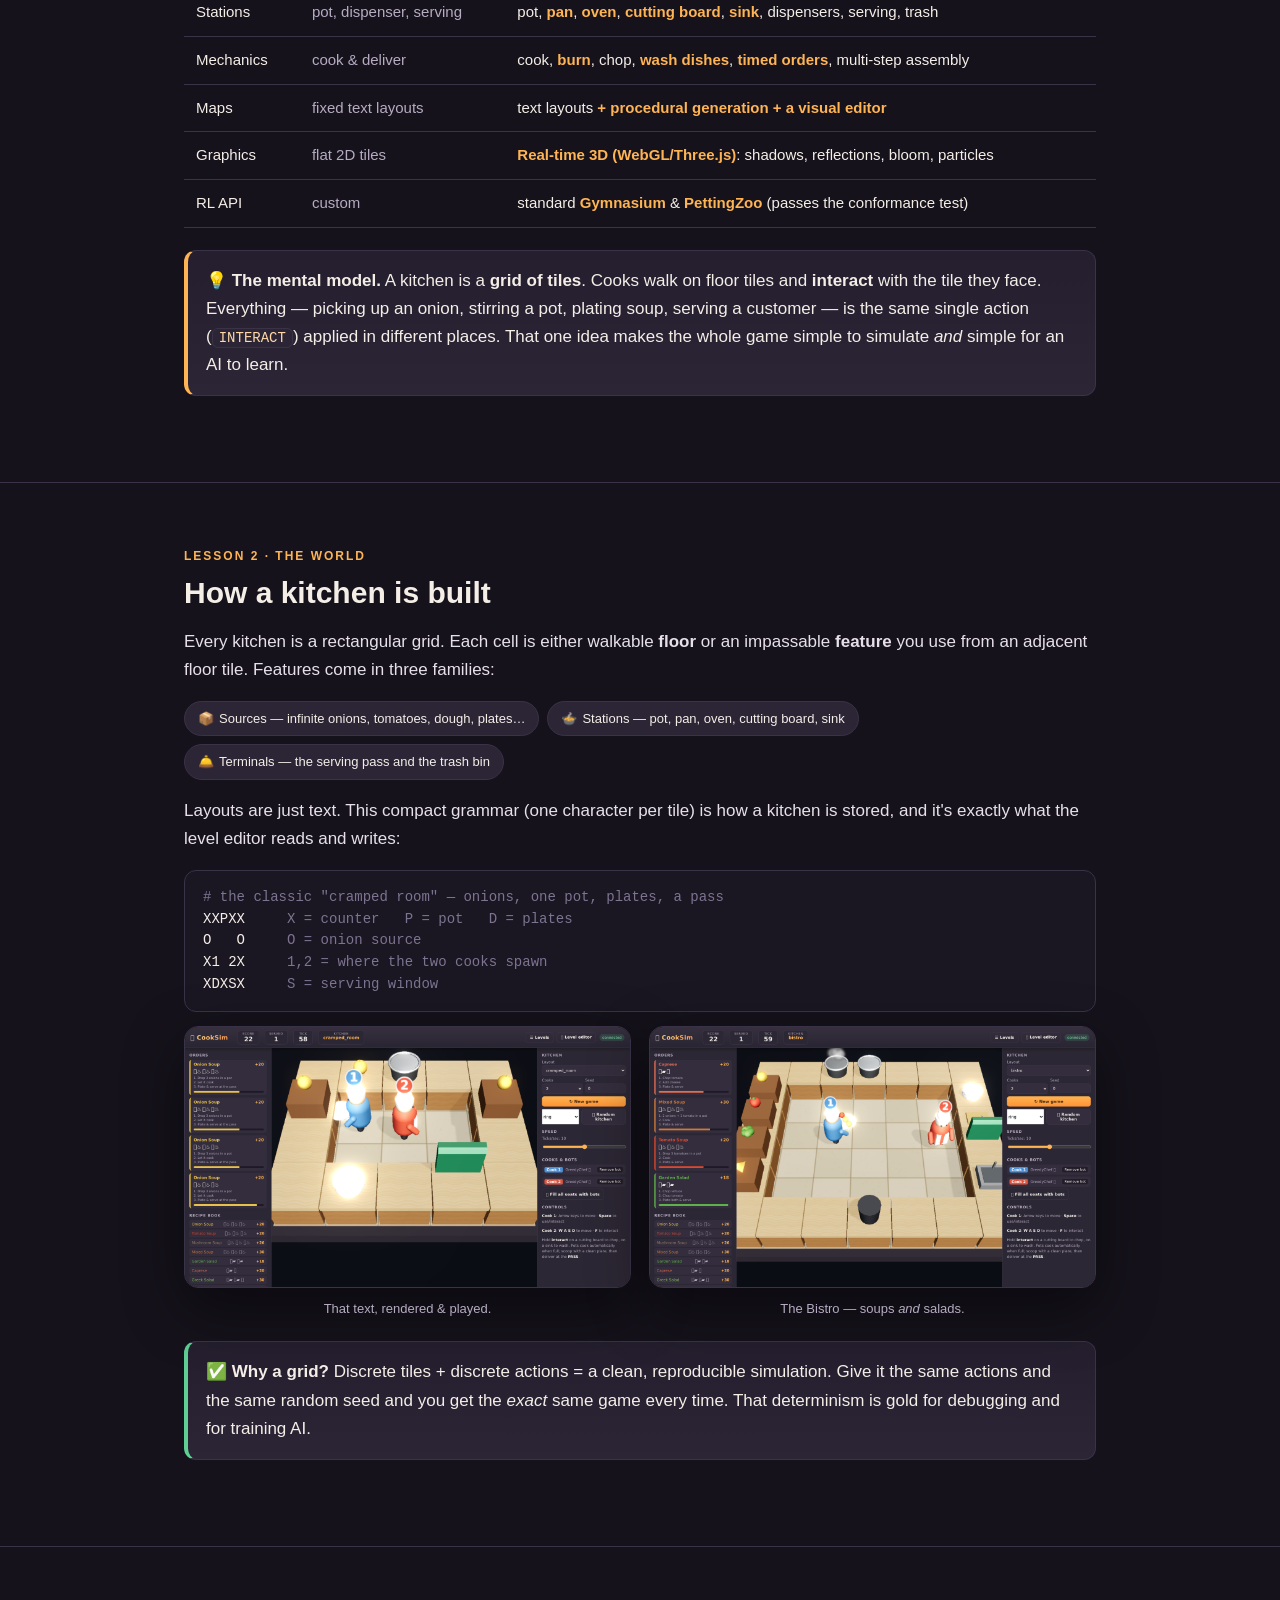
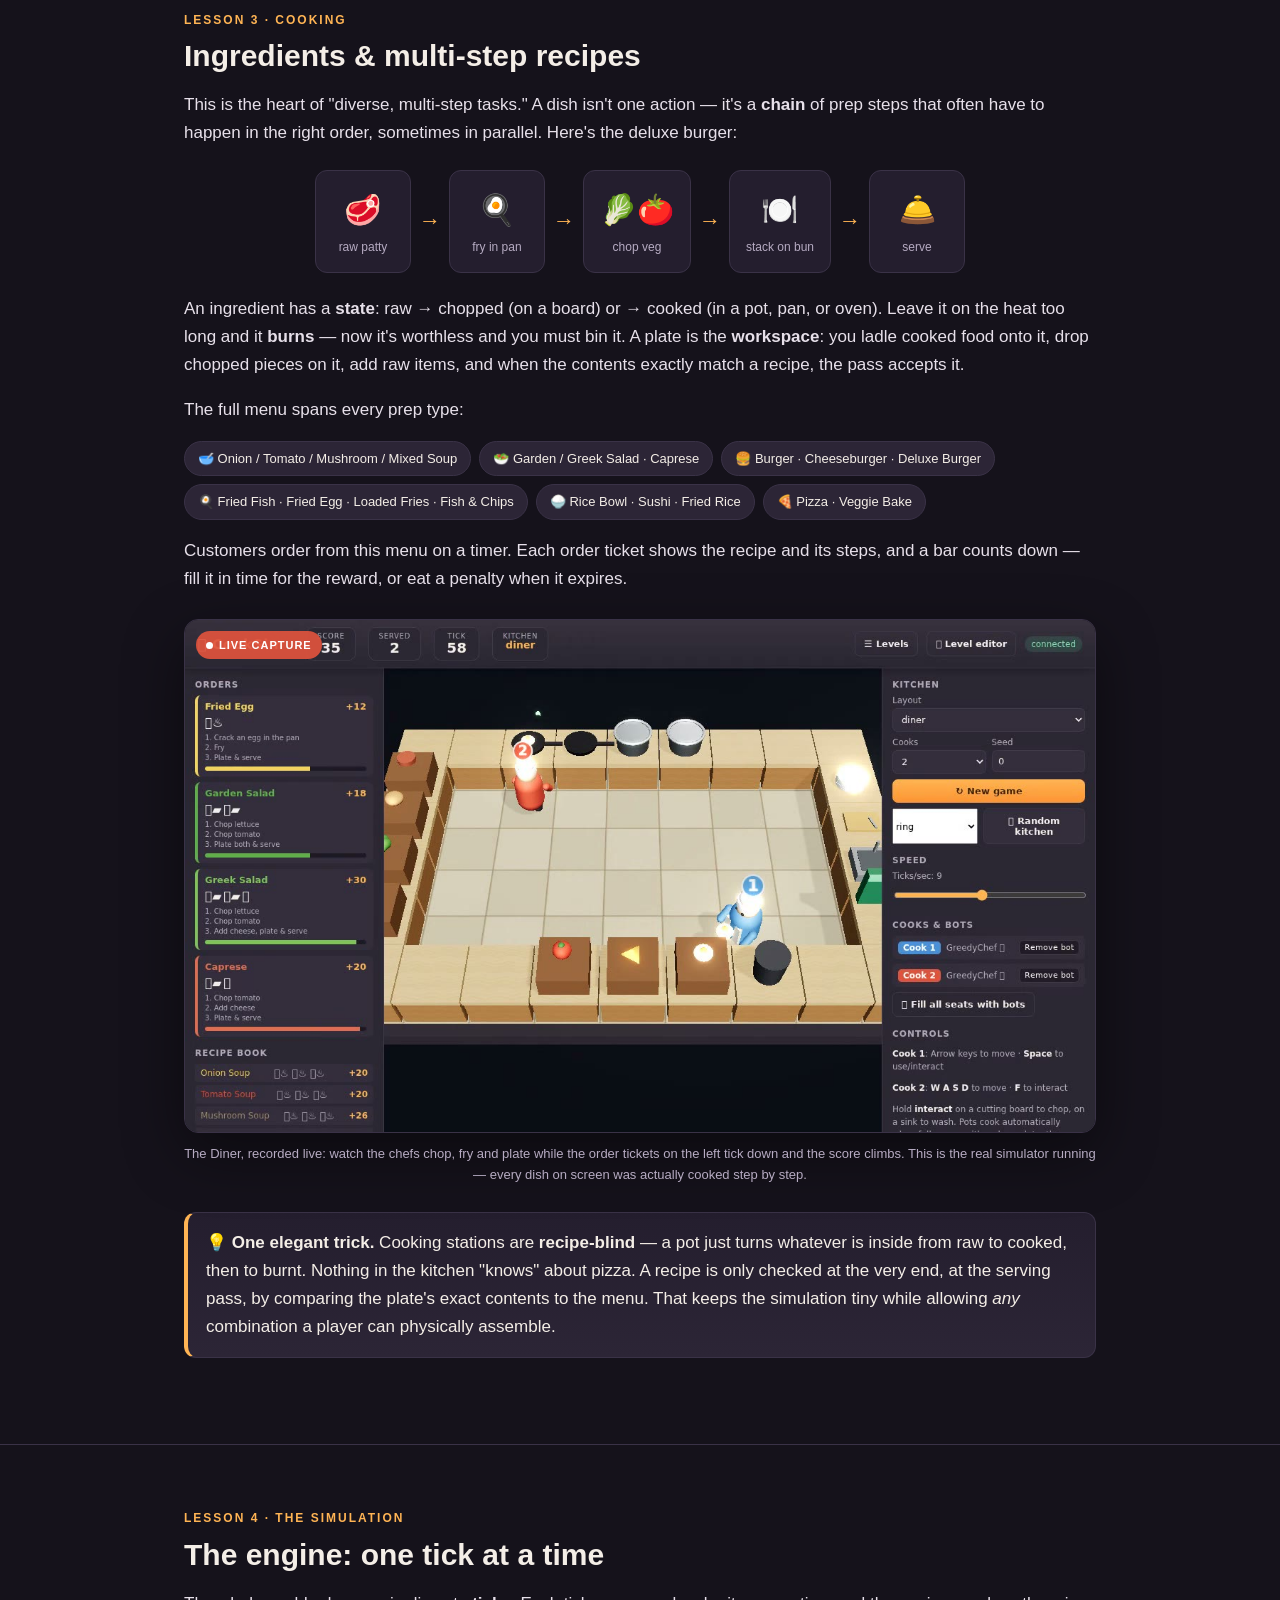
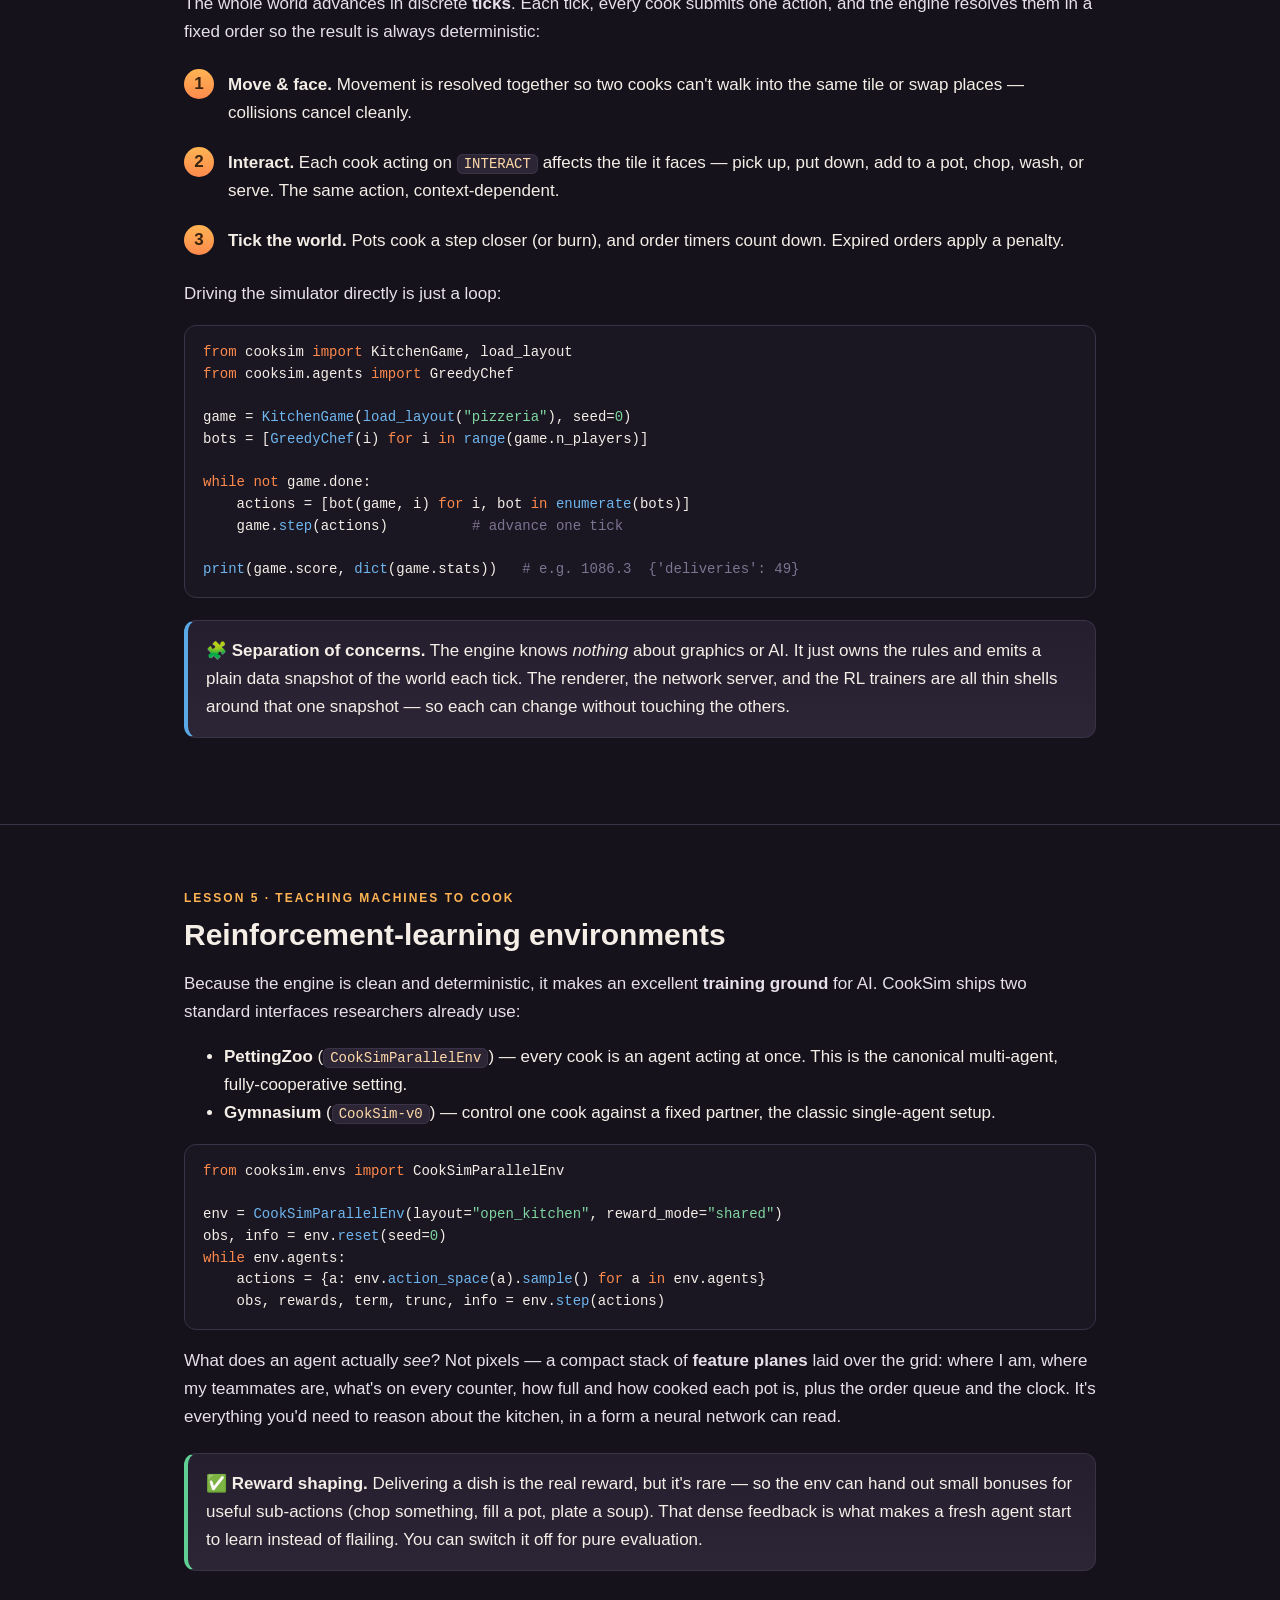
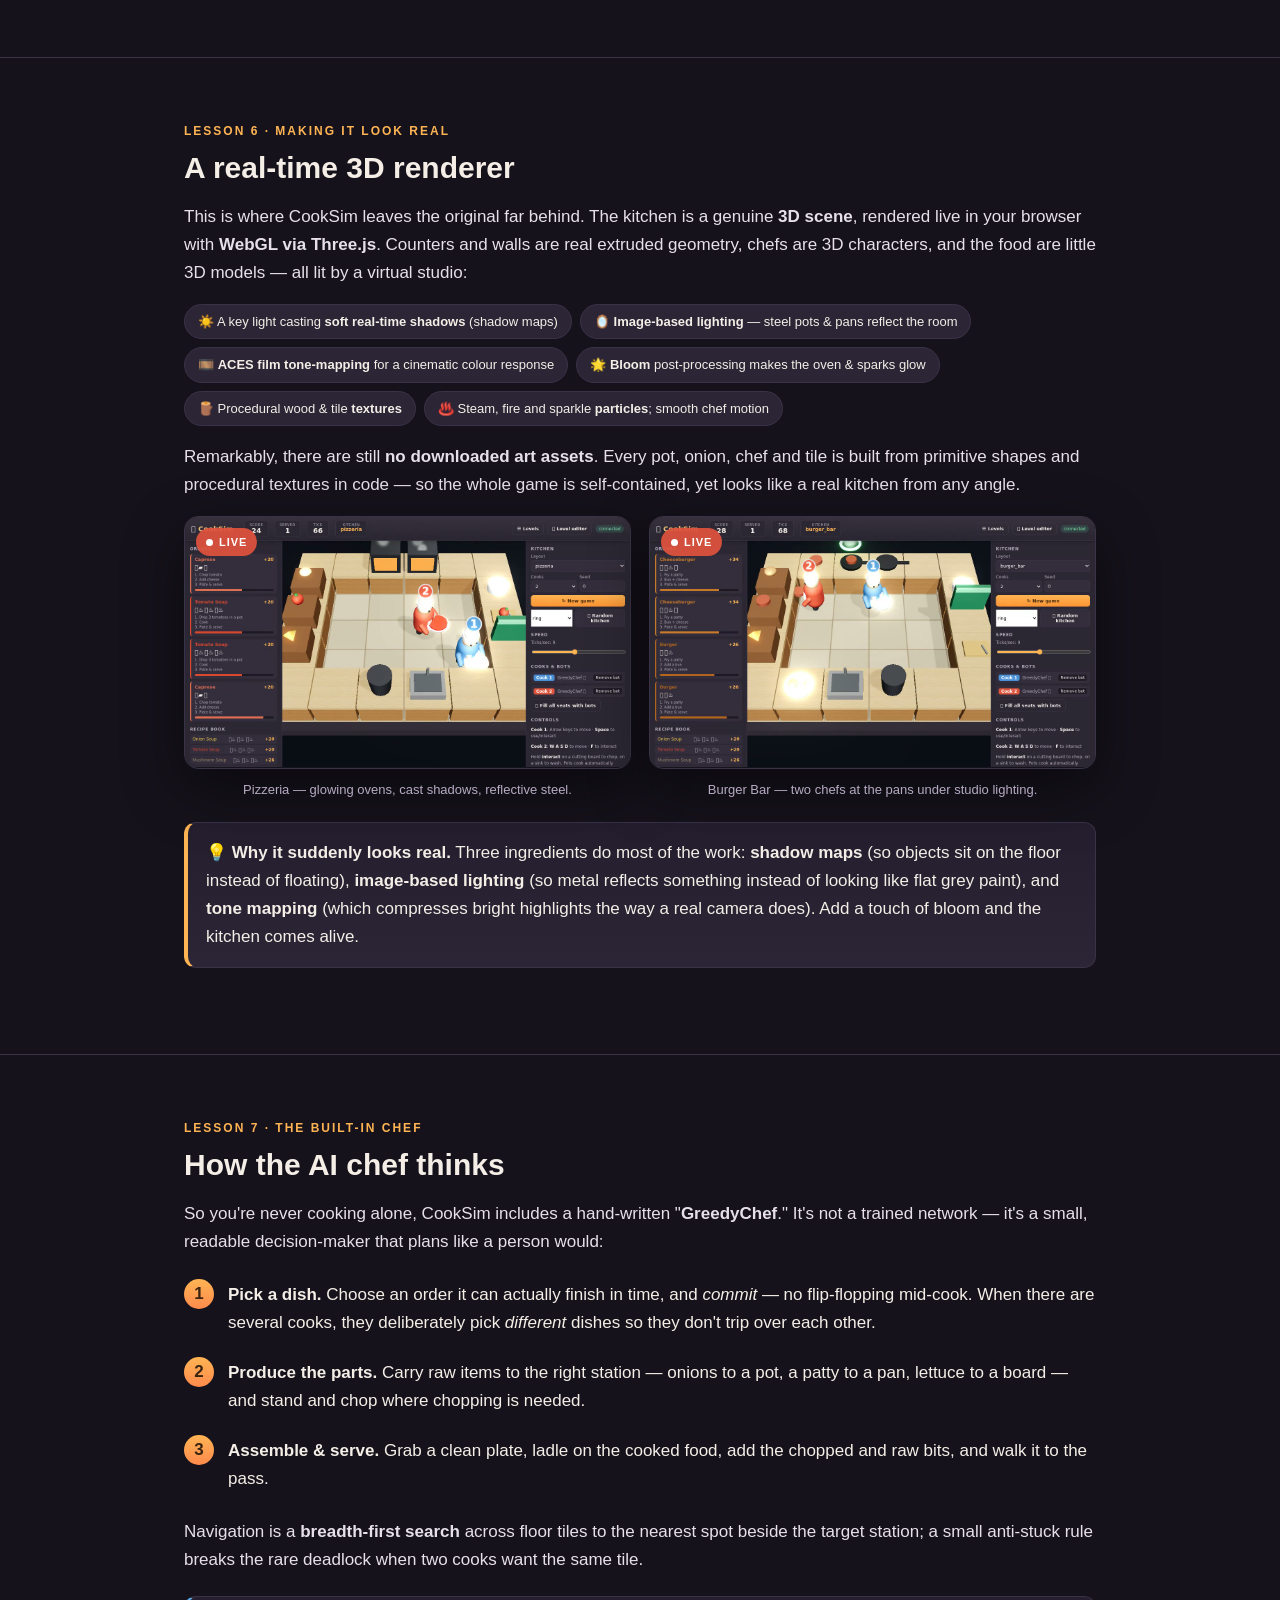
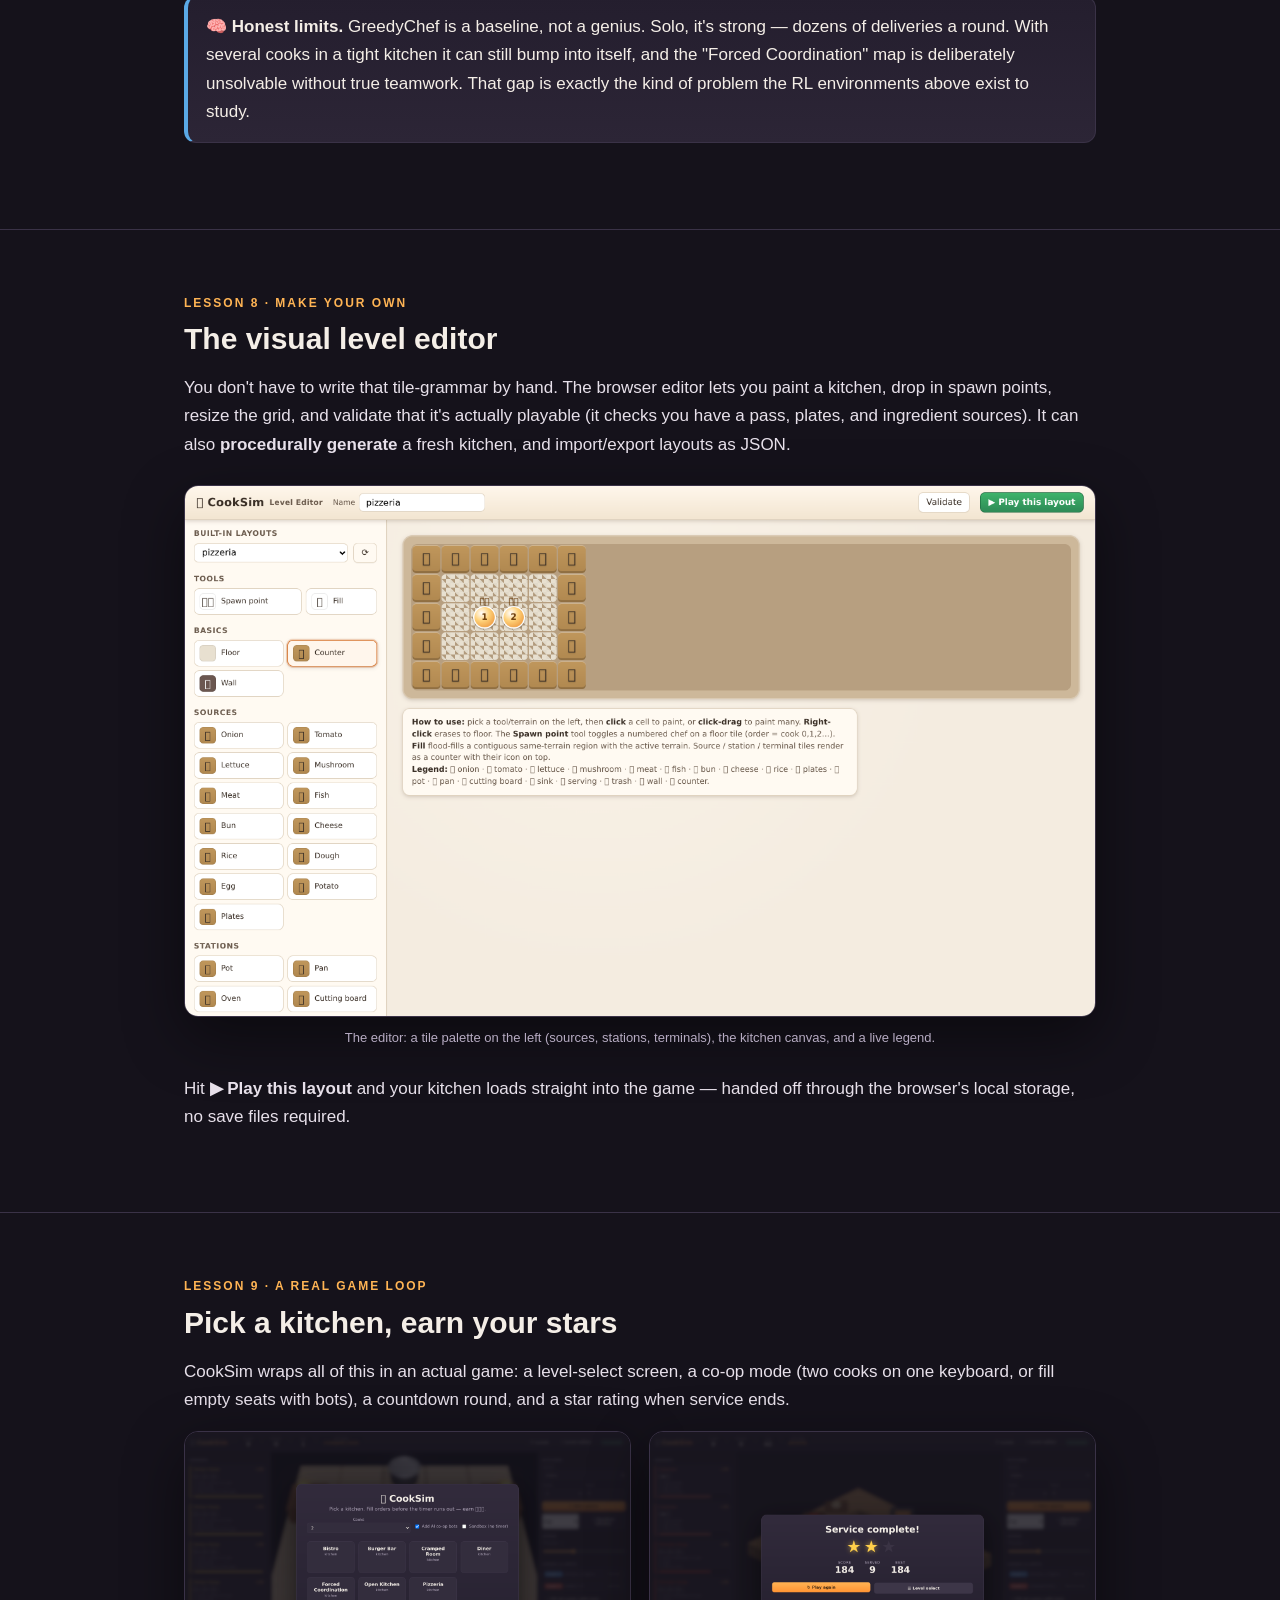
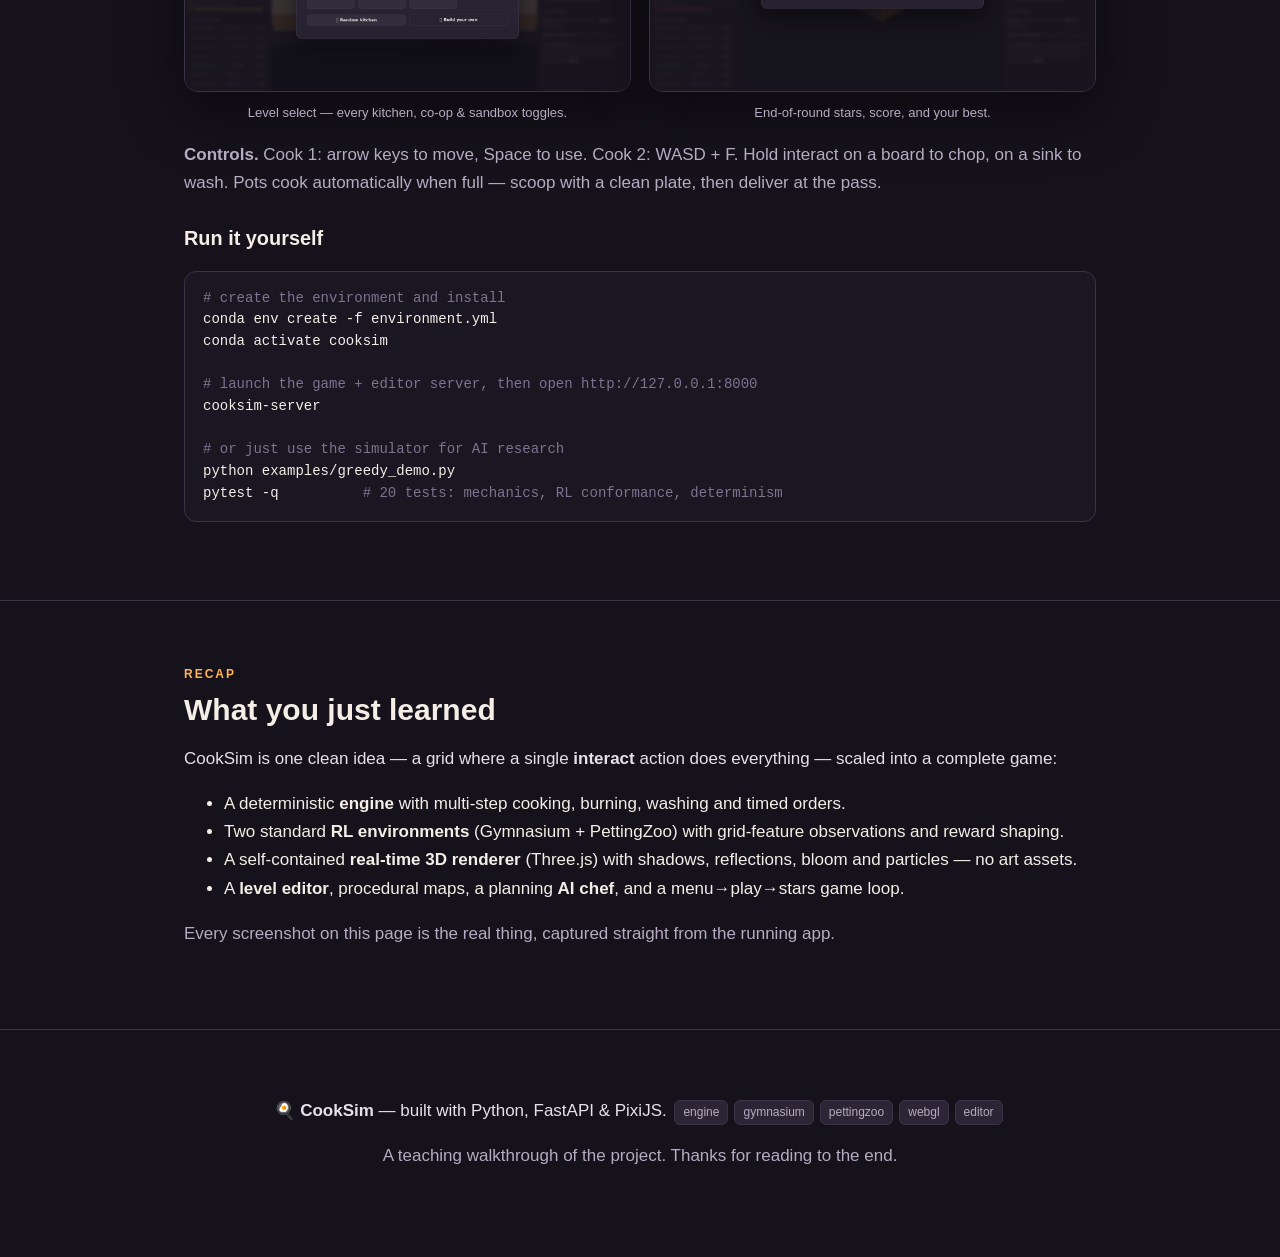
==== commit 70fe244b: "Add real gameplay videos to the teaching site (hero + per-kitchen clips) Co-Authored-By: Claude Opus" ====
--- a/site/index.html
+++ b/site/index.html
@@ -48,7 +48,11 @@
   .badge b{color:var(--accent)}
 
   figure{margin:26px 0}
-  figure img{width:100%;border-radius:14px;border:1px solid var(--line);box-shadow:0 20px 60px rgba(0,0,0,.45);display:block}
+  figure img,figure video{width:100%;border-radius:14px;border:1px solid var(--line);box-shadow:0 20px 60px rgba(0,0,0,.45);display:block;background:#15131b}
+  .videowrap{position:relative}
+  .live-badge{position:absolute;top:12px;left:12px;z-index:2;background:rgba(224,83,61,.92);color:#fff;font-size:11px;font-weight:800;letter-spacing:1px;padding:5px 10px;border-radius:20px;display:flex;align-items:center;gap:6px}
+  .live-badge::before{content:"";width:7px;height:7px;border-radius:50%;background:#fff;animation:blink 1.2s infinite}
+  @keyframes blink{50%{opacity:.3}}
   figcaption{color:var(--muted);font-size:13px;margin-top:10px;text-align:center}
   .grid2{display:grid;grid-template-columns:1fr 1fr;gap:18px}
   .grid2 figure{margin:0}
@@ -124,9 +128,10 @@
       <div class="badge">Gym + <b>PettingZoo</b></div>
       <div class="badge">Level <b>editor</b></div>
     </div>
-    <figure>
-      <img src="assets/play-pizzeria.png" alt="CookSim real-time 3D gameplay in the pizzeria kitchen" />
-      <figcaption>The Pizzeria kitchen, rendered live in 3D in the browser. Two chefs, a glowing oven, a sink, order tickets on the left.</figcaption>
+    <figure class="videowrap">
+      <span class="live-badge">LIVE CAPTURE</span>
+      <video src="assets/hero.mp4" poster="assets/hero-poster.jpg" autoplay muted loop playsinline preload="metadata"></video>
+      <figcaption>Real gameplay, recorded straight from the running app — two AI chefs cooking in the Pizzeria, rendered live in 3D in your browser. Nothing here is mocked up.</figcaption>
     </figure>
   </div>
 </header>
@@ -224,8 +229,11 @@
 
     <p>Customers order from this menu on a timer. Each order ticket shows the recipe and its steps, and a bar counts down — fill it
        in time for the reward, or eat a penalty when it expires.</p>
-    <figure><img src="assets/play-diner.png" alt="The Diner with many order tickets showing recipe steps"/>
-      <figcaption>The Diner. Notice each order ticket lists the recipe's steps — the game teaches you how to cook it.</figcaption></figure>
+    <figure class="videowrap">
+      <span class="live-badge">LIVE CAPTURE</span>
+      <video src="assets/diner.mp4" poster="assets/diner-poster.jpg" autoplay muted loop playsinline preload="none"></video>
+      <figcaption>The Diner, recorded live: watch the chefs chop, fry and plate while the order tickets on the left tick down and the
+        score climbs. This is the real simulator running — every dish on screen was actually cooked step by step.</figcaption></figure>
 
     <div class="callout">
       <b>💡 One elegant trick.</b> Cooking stations are <b>recipe-blind</b> — a pot just turns whatever is inside from raw to cooked,
@@ -316,8 +324,12 @@
     <p>Remarkably, there are still <b>no downloaded art assets</b>. Every pot, onion, chef and tile is built from primitive shapes and
        procedural textures in code — so the whole game is self-contained, yet looks like a real kitchen from any angle.</p>
     <div class="grid2">
-      <figure><img src="assets/play-diner.png" alt="3D diner kitchen"/><figcaption>The Diner in full 3D — reflective pans, cast shadows, depth.</figcaption></figure>
-      <figure><img src="assets/play-burger.png" alt="3D burger bar"/><figcaption>Burger Bar — two chefs at the pans under studio lighting.</figcaption></figure>
+      <figure class="videowrap"><span class="live-badge">LIVE</span>
+        <video src="assets/pizzeria.mp4" poster="assets/pizzeria-poster.jpg" autoplay muted loop playsinline preload="none"></video>
+        <figcaption>Pizzeria — glowing ovens, cast shadows, reflective steel.</figcaption></figure>
+      <figure class="videowrap"><span class="live-badge">LIVE</span>
+        <video src="assets/burger.mp4" poster="assets/burger-poster.jpg" autoplay muted loop playsinline preload="none"></video>
+        <figcaption>Burger Bar — two chefs at the pans under studio lighting.</figcaption></figure>
     </div>
     <div class="callout">
       <b>💡 Why it suddenly looks real.</b> Three ingredients do most of the work: <b>shadow maps</b> (so objects sit on the floor instead of
@@ -405,6 +417,18 @@
   </div>
 </section>
 
+<script>
+  // Play each gameplay clip only while it's on screen (saves CPU/battery).
+  const vids = document.querySelectorAll("video");
+  const io = new IntersectionObserver((entries) => {
+    for (const e of entries) {
+      const v = e.target;
+      if (e.isIntersecting) { v.play().catch(() => {}); }
+      else { v.pause(); }
+    }
+  }, { threshold: 0.25 });
+  vids.forEach(v => io.observe(v));
+</script>
 <footer>
   <div class="wrap">
     <p>🍳 <b>CookSim</b> — built with Python, FastAPI &amp; PixiJS.
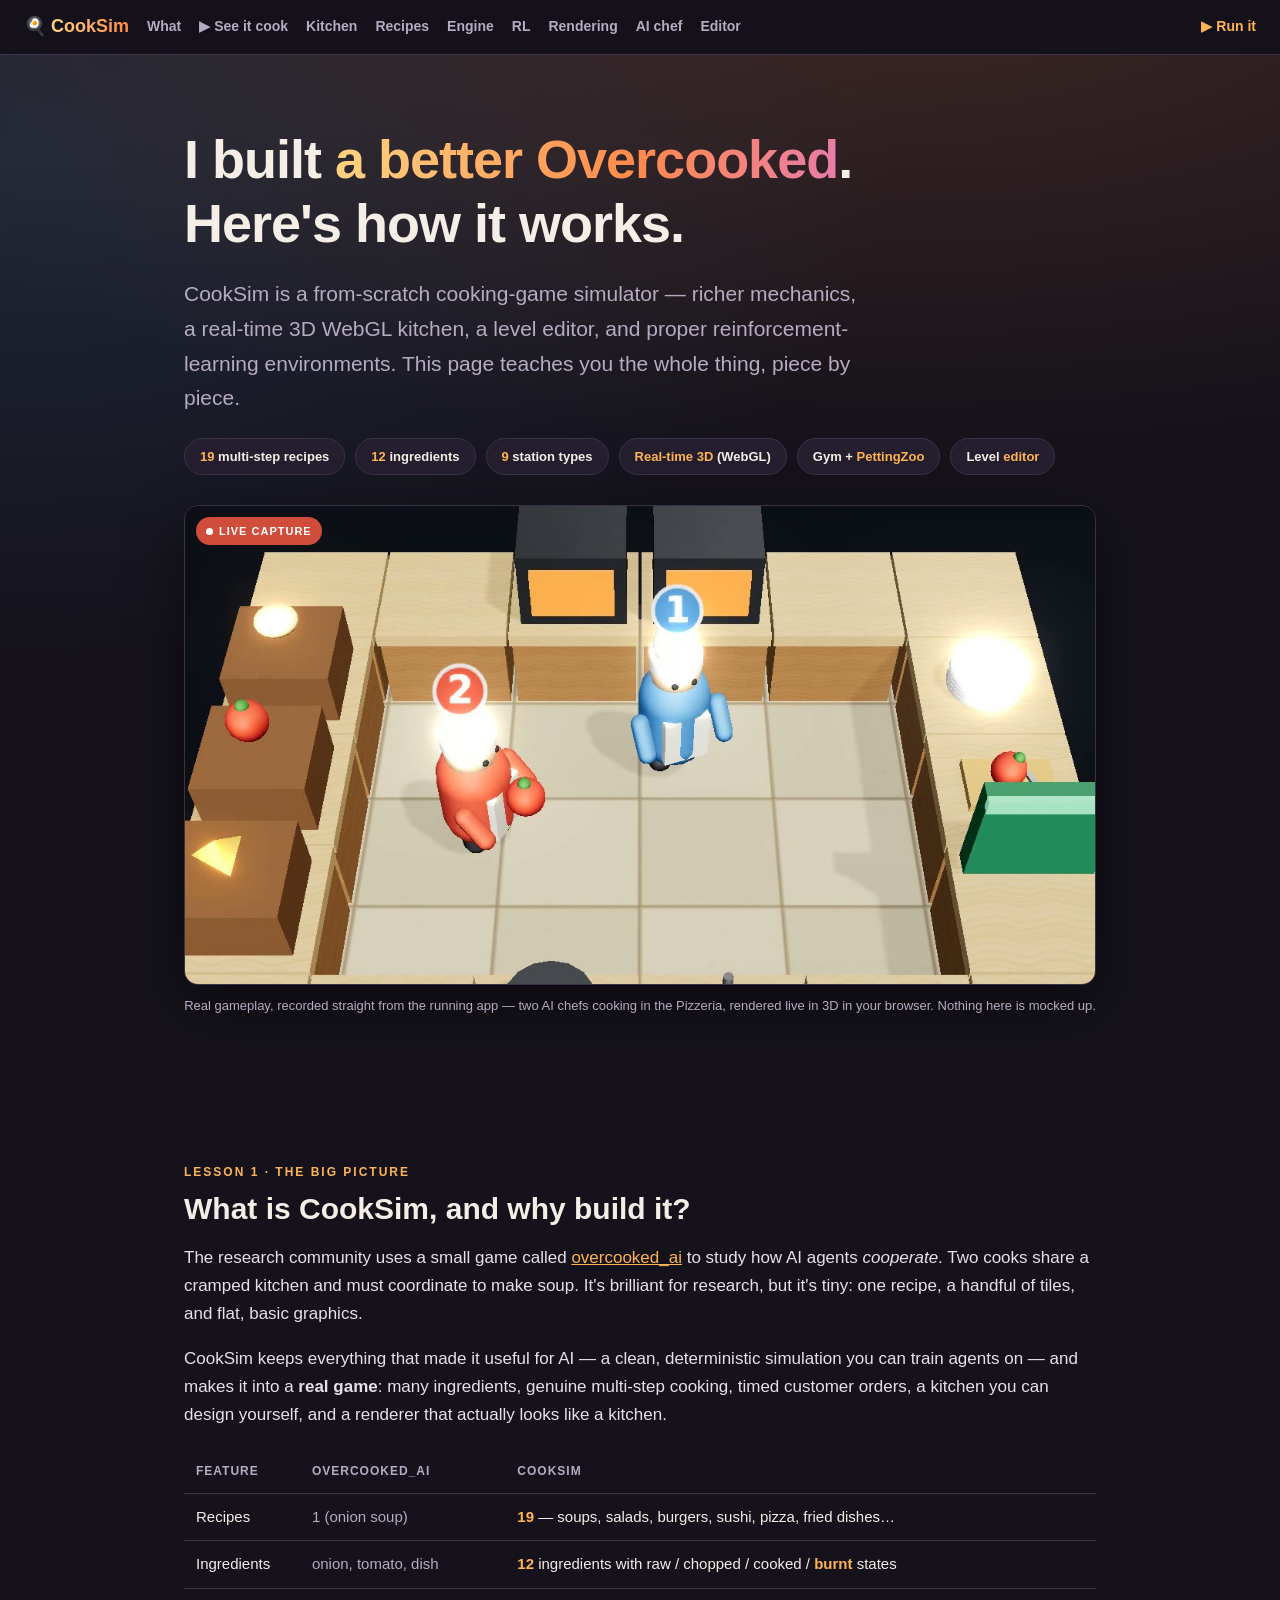
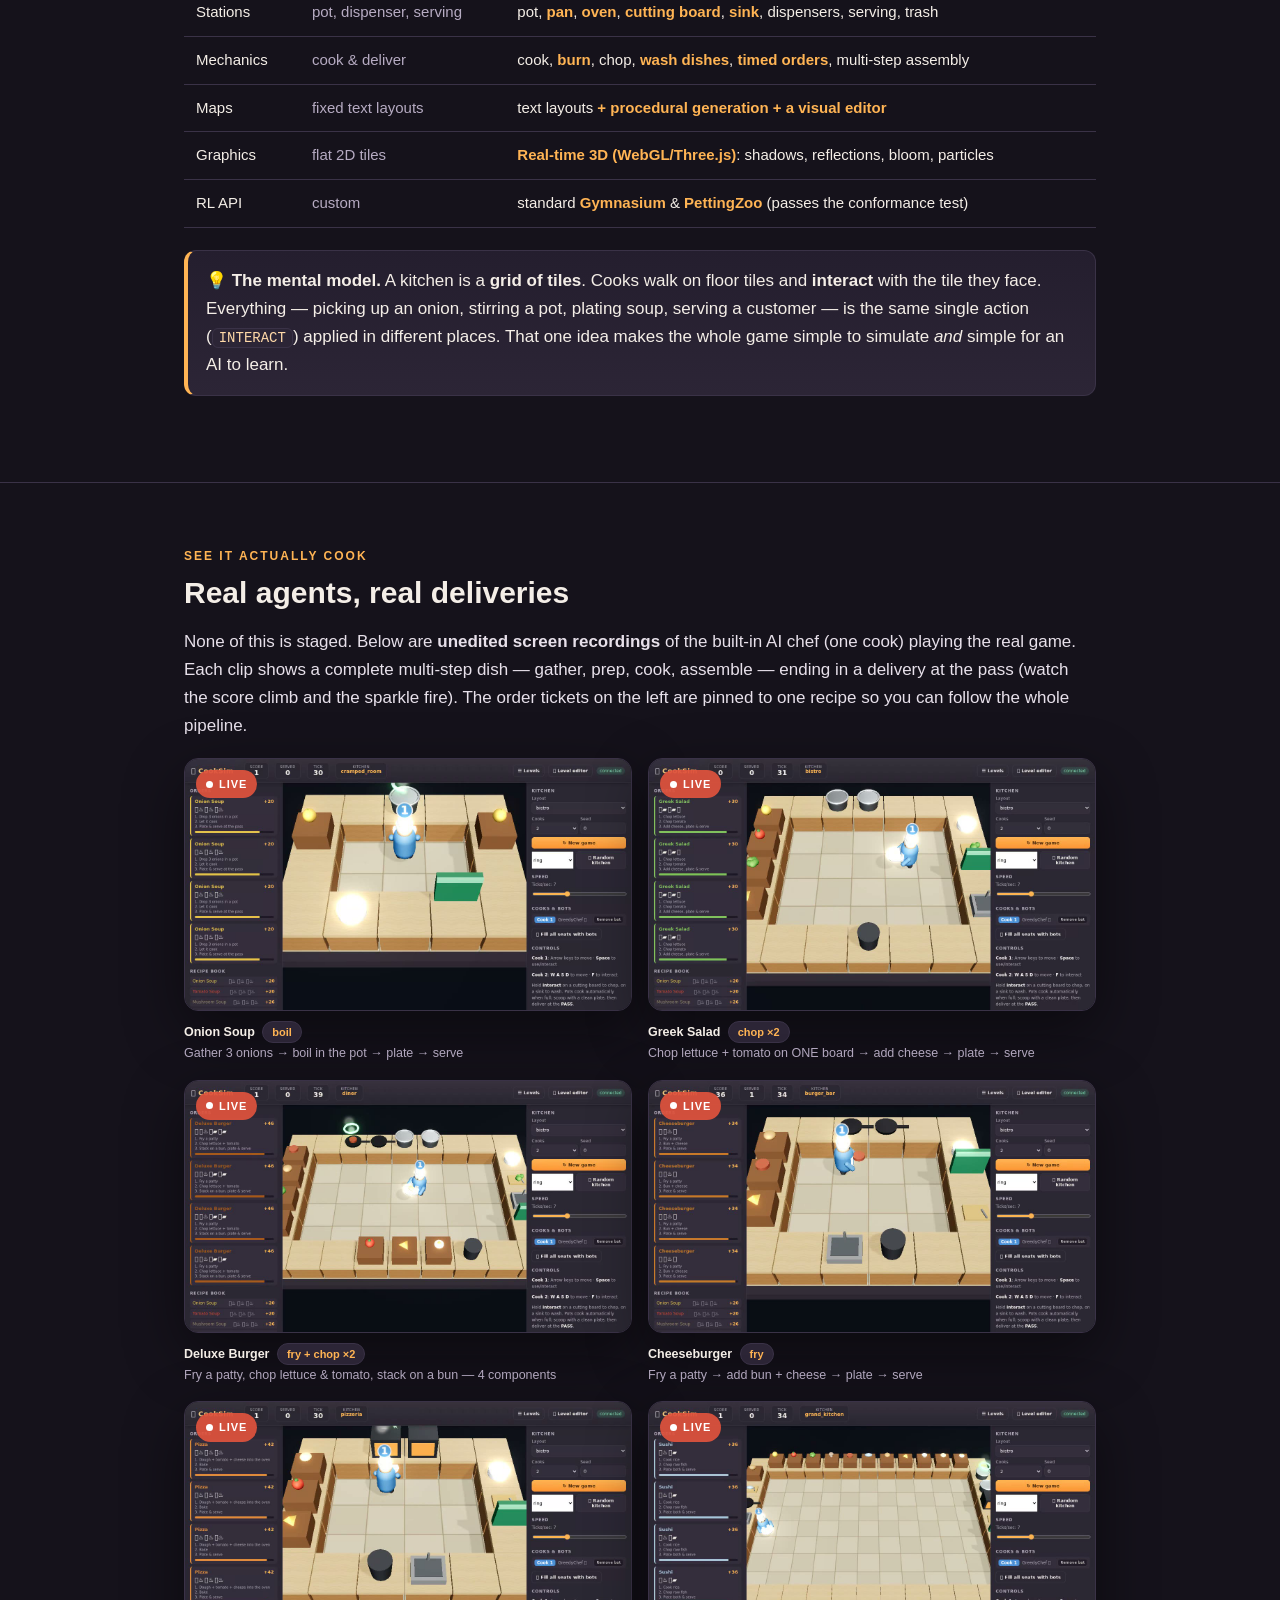
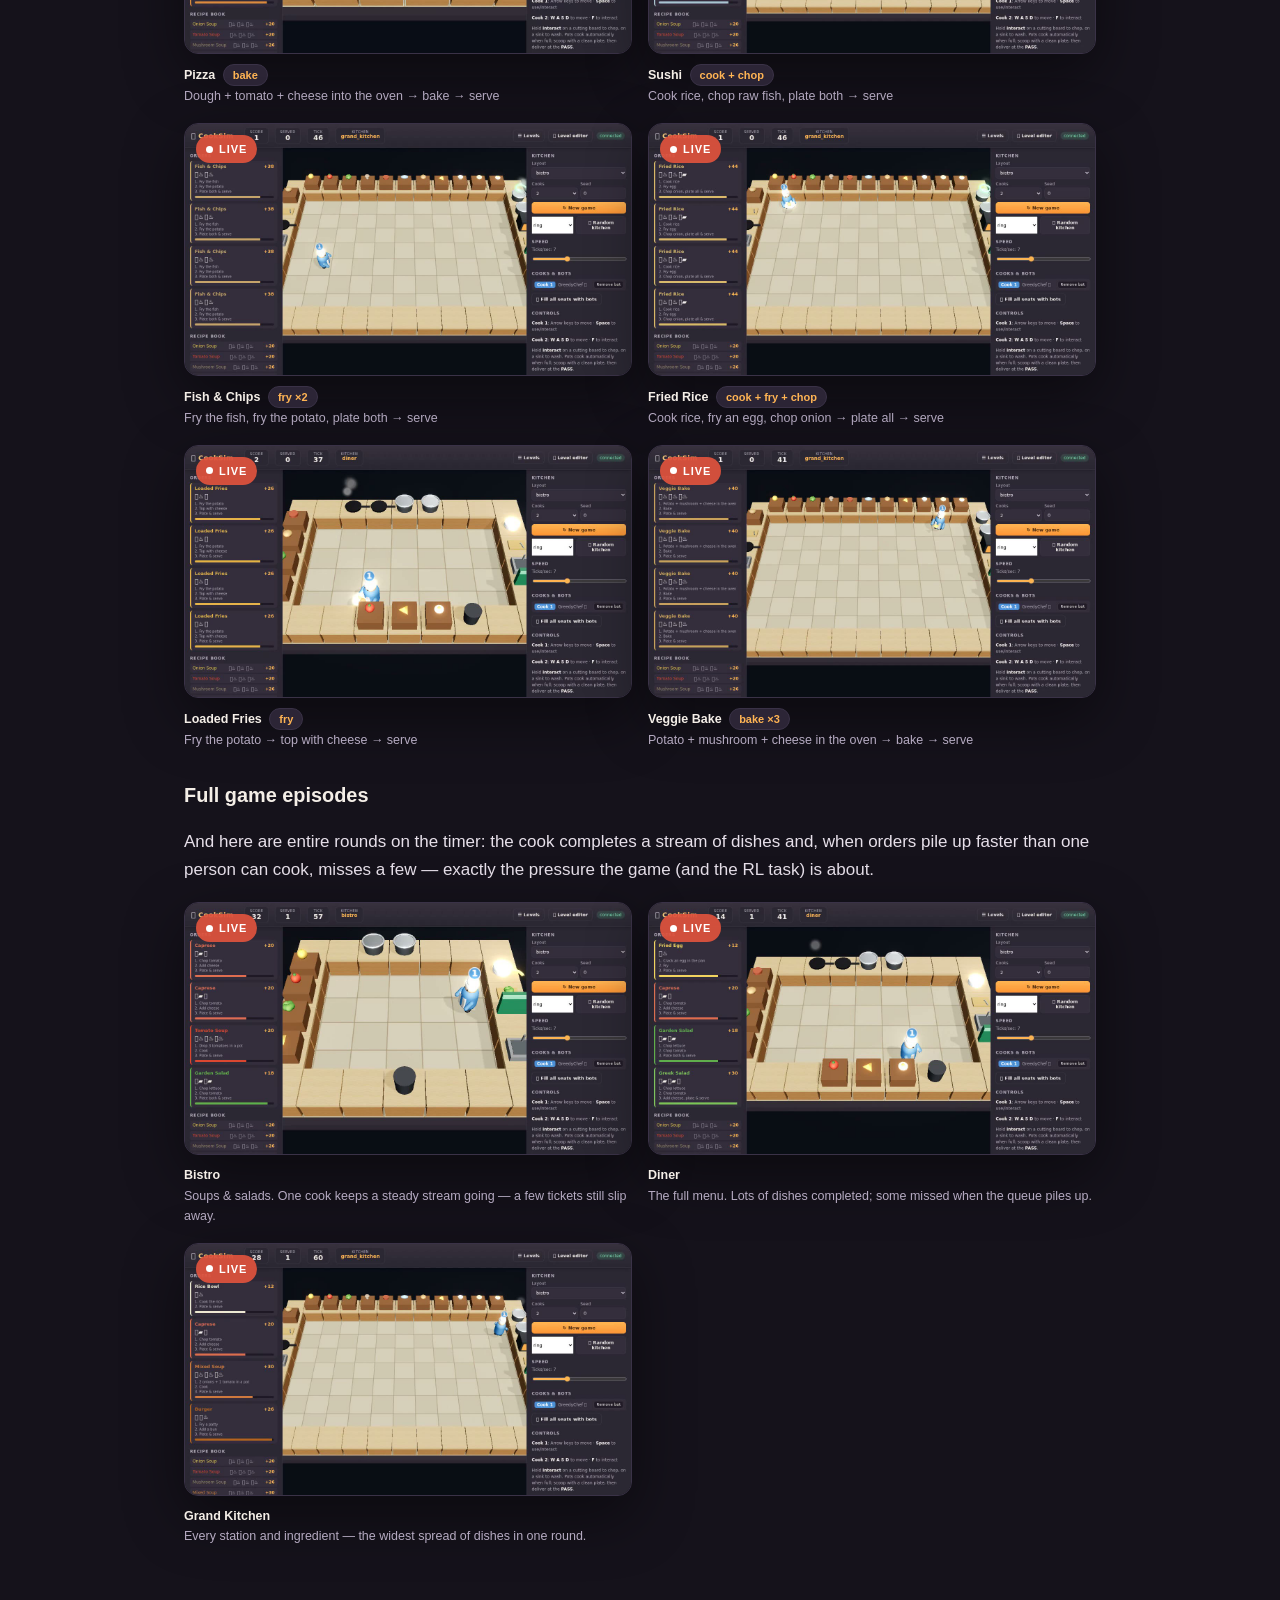
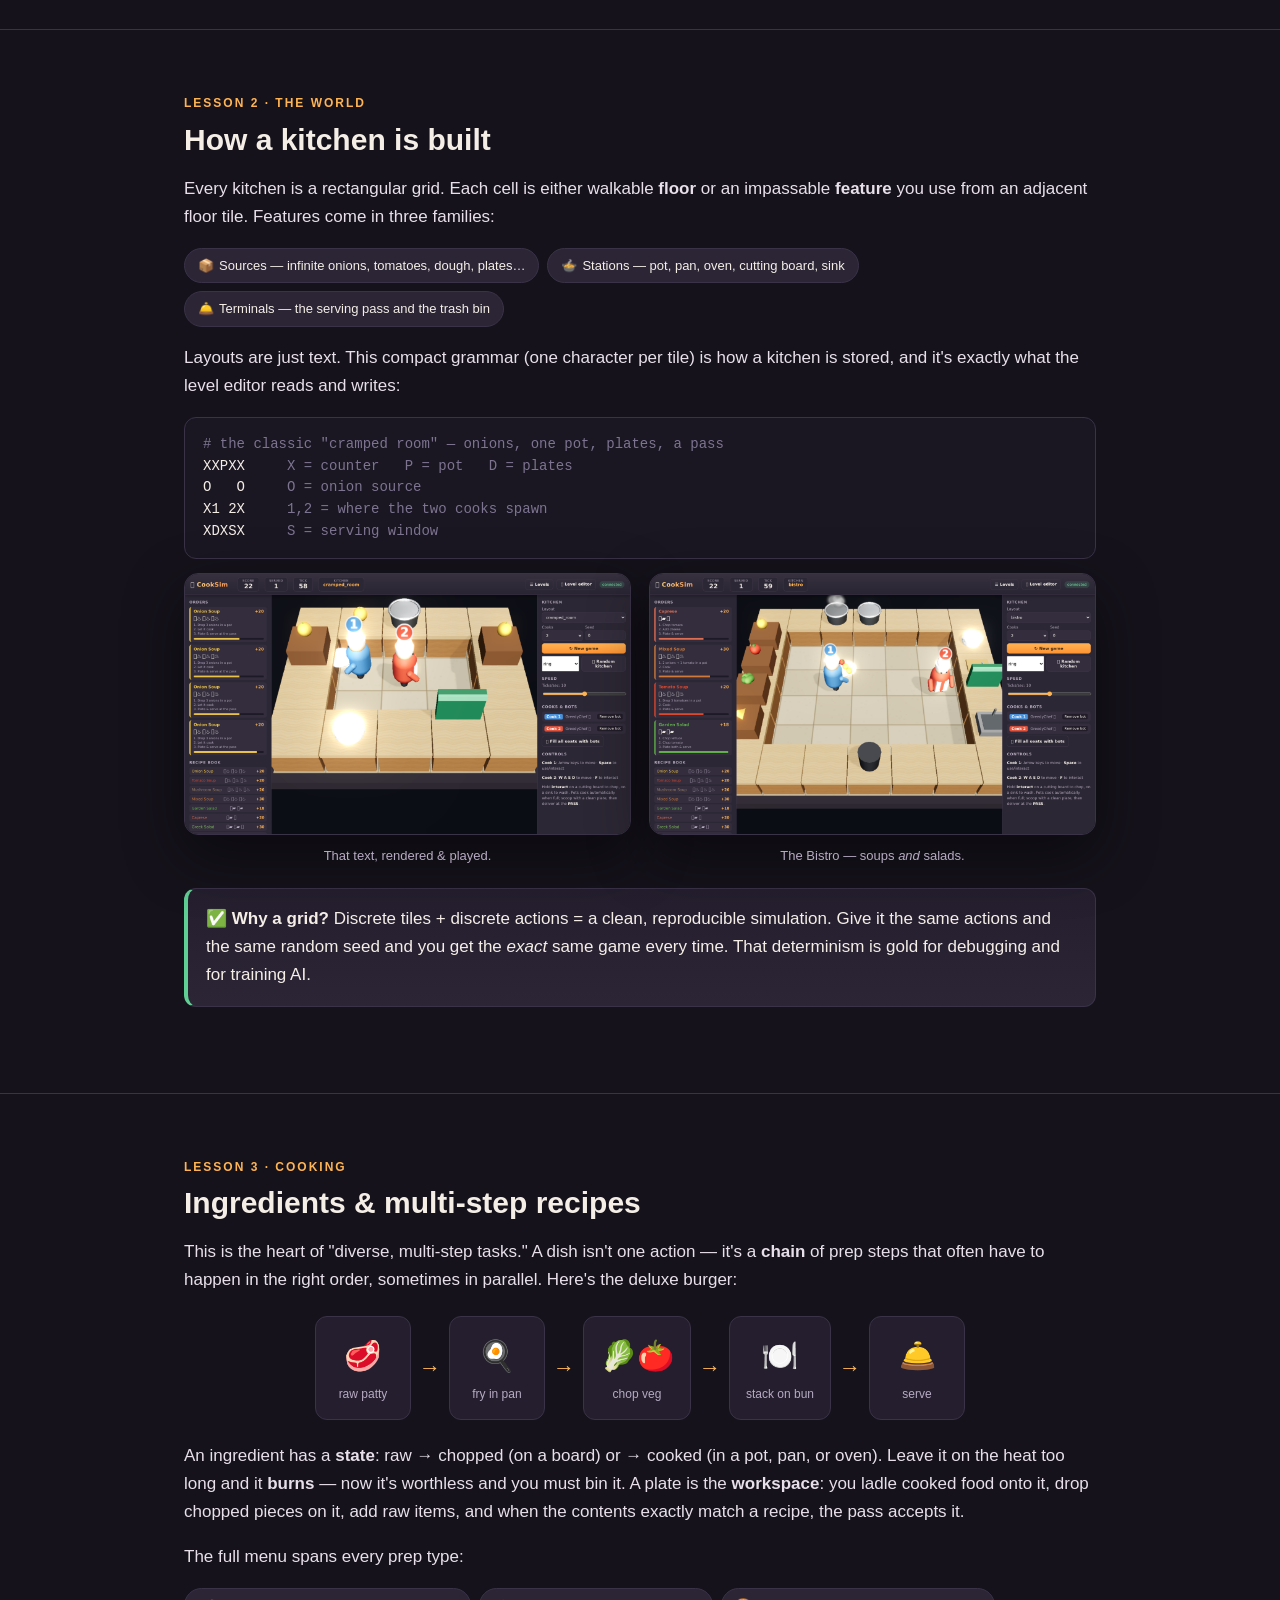
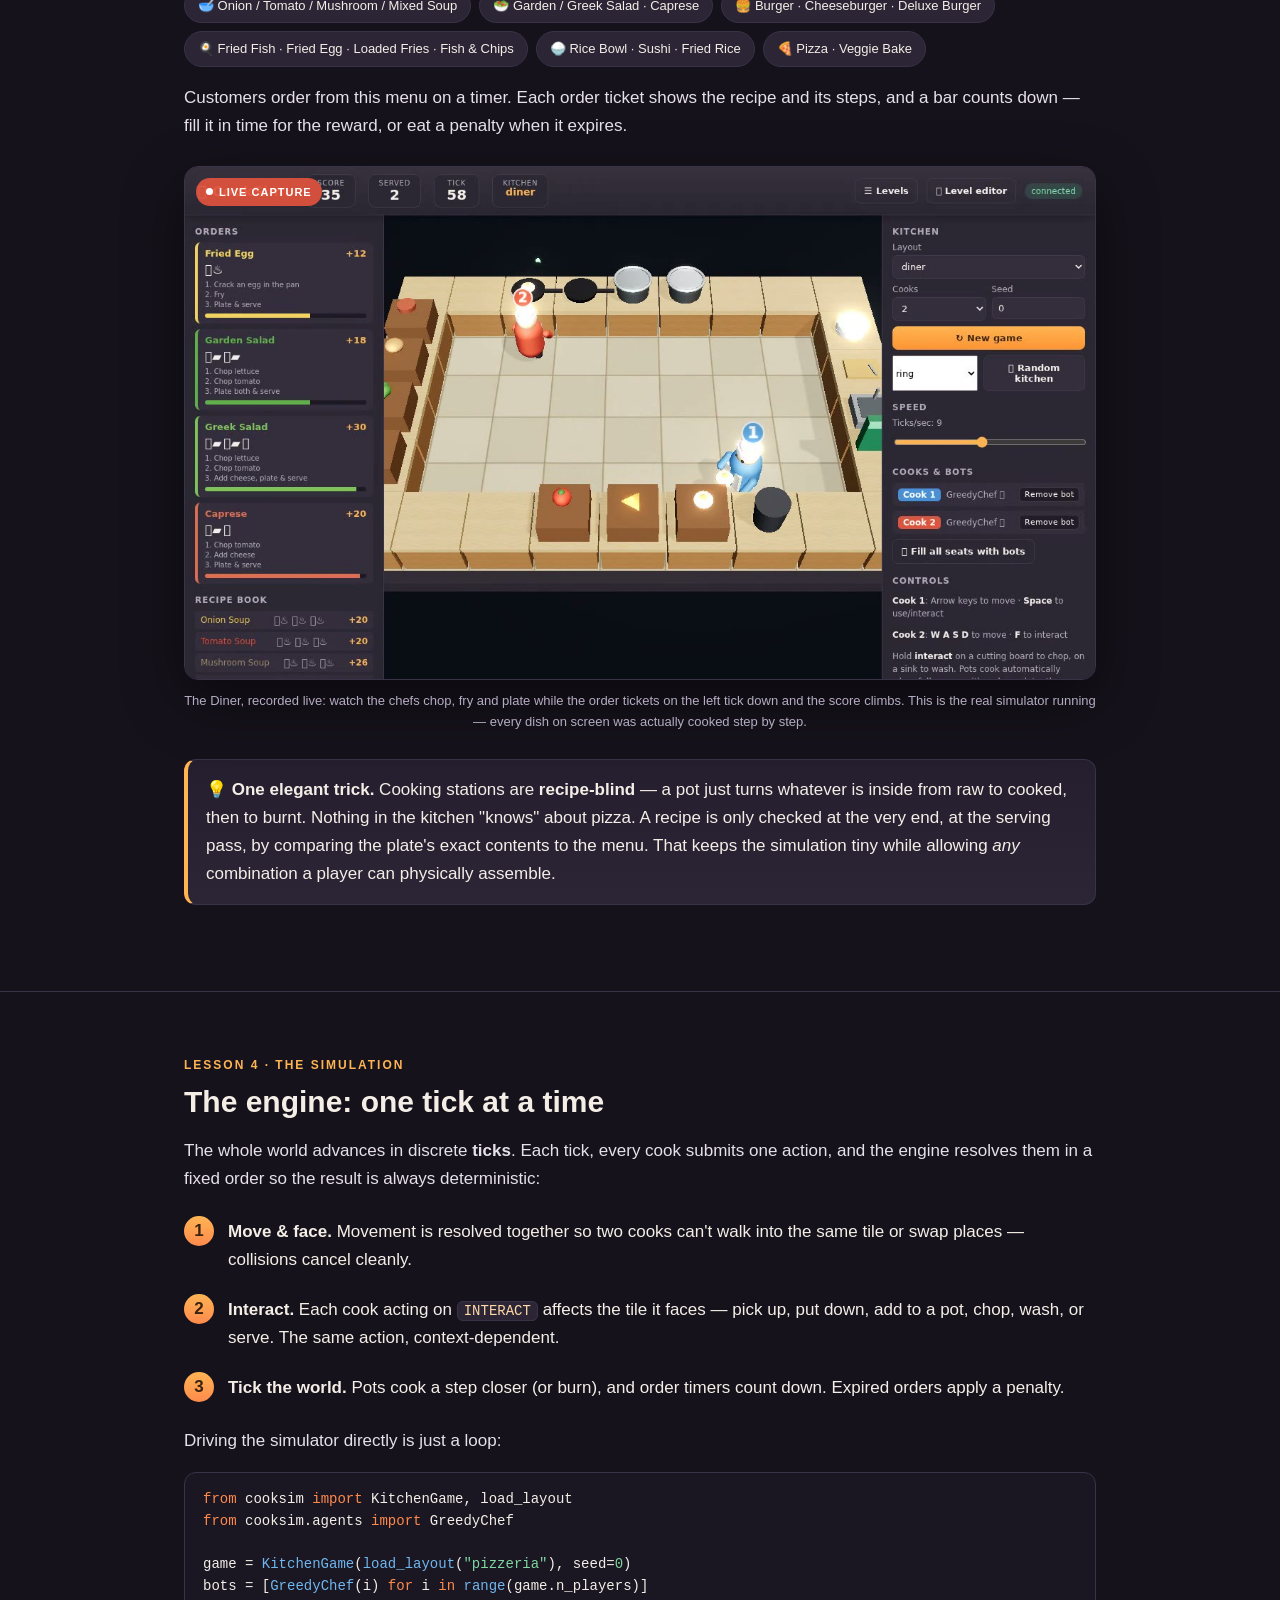
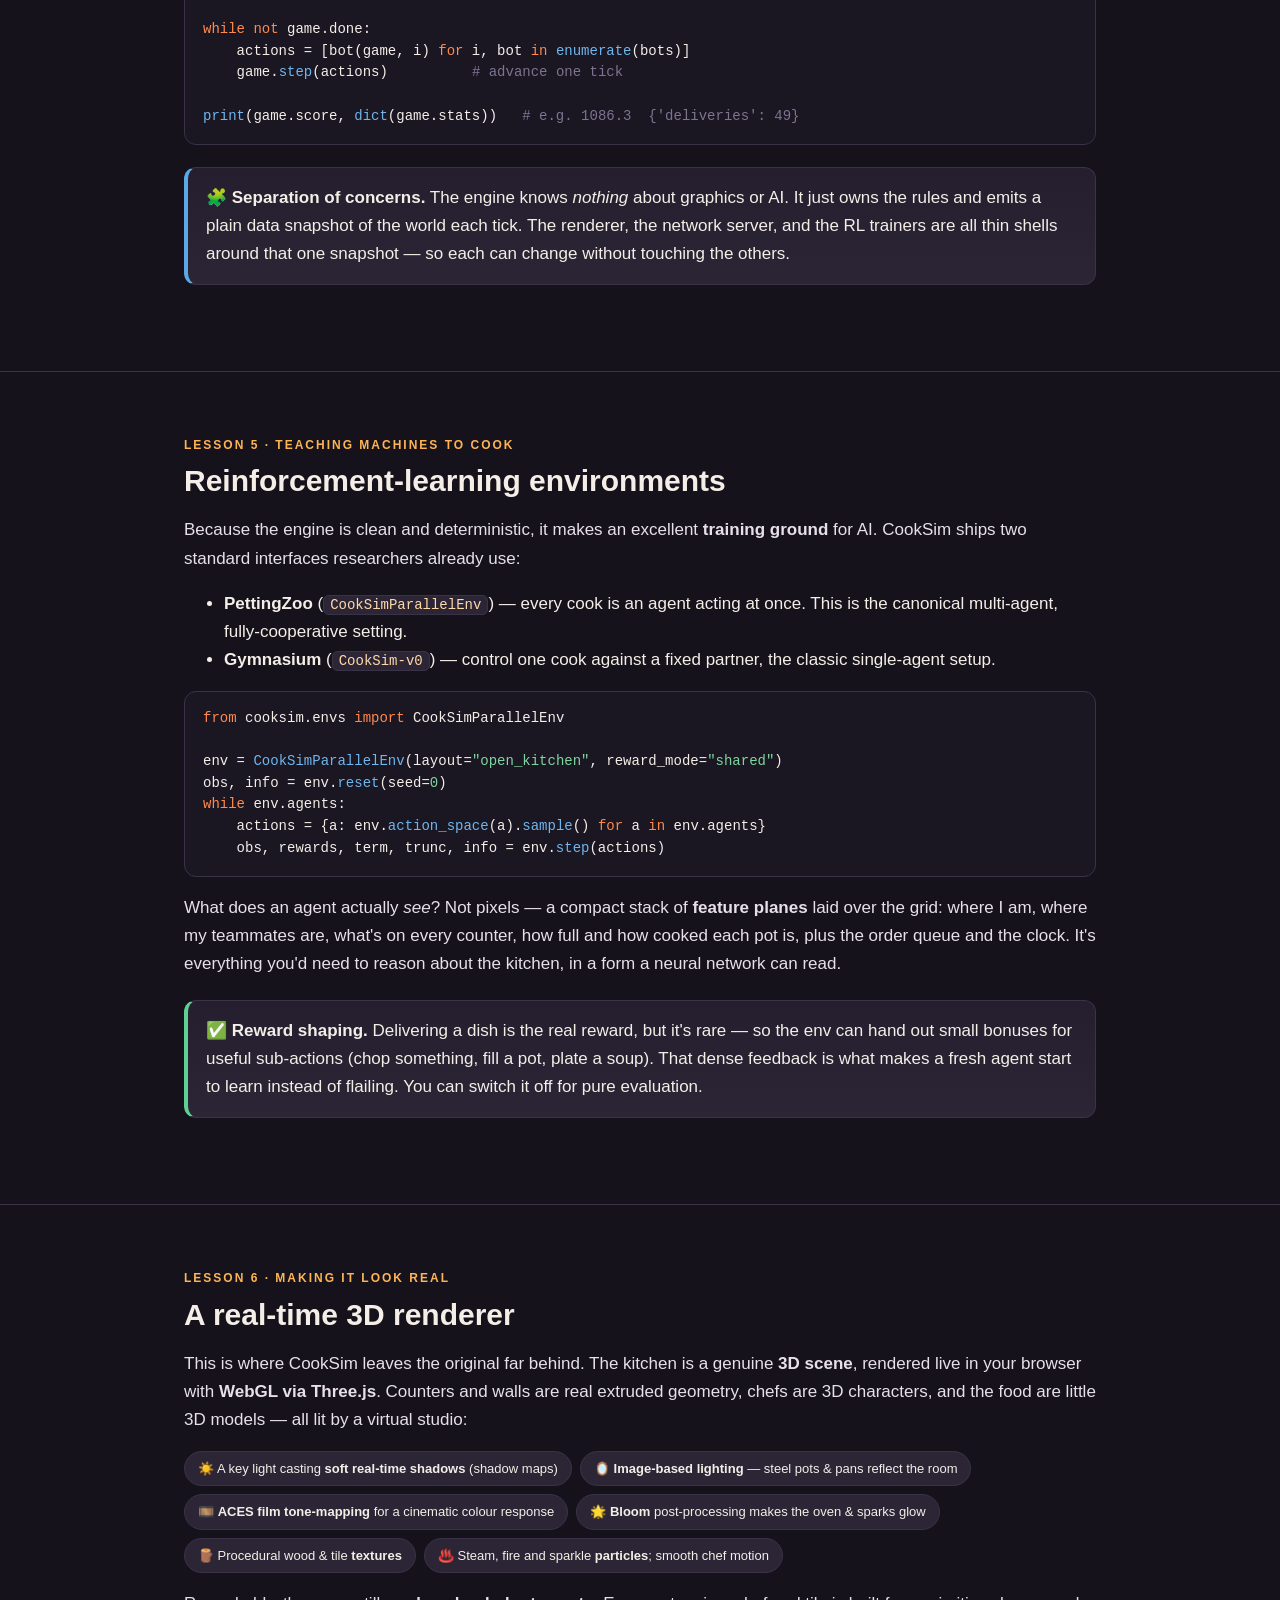
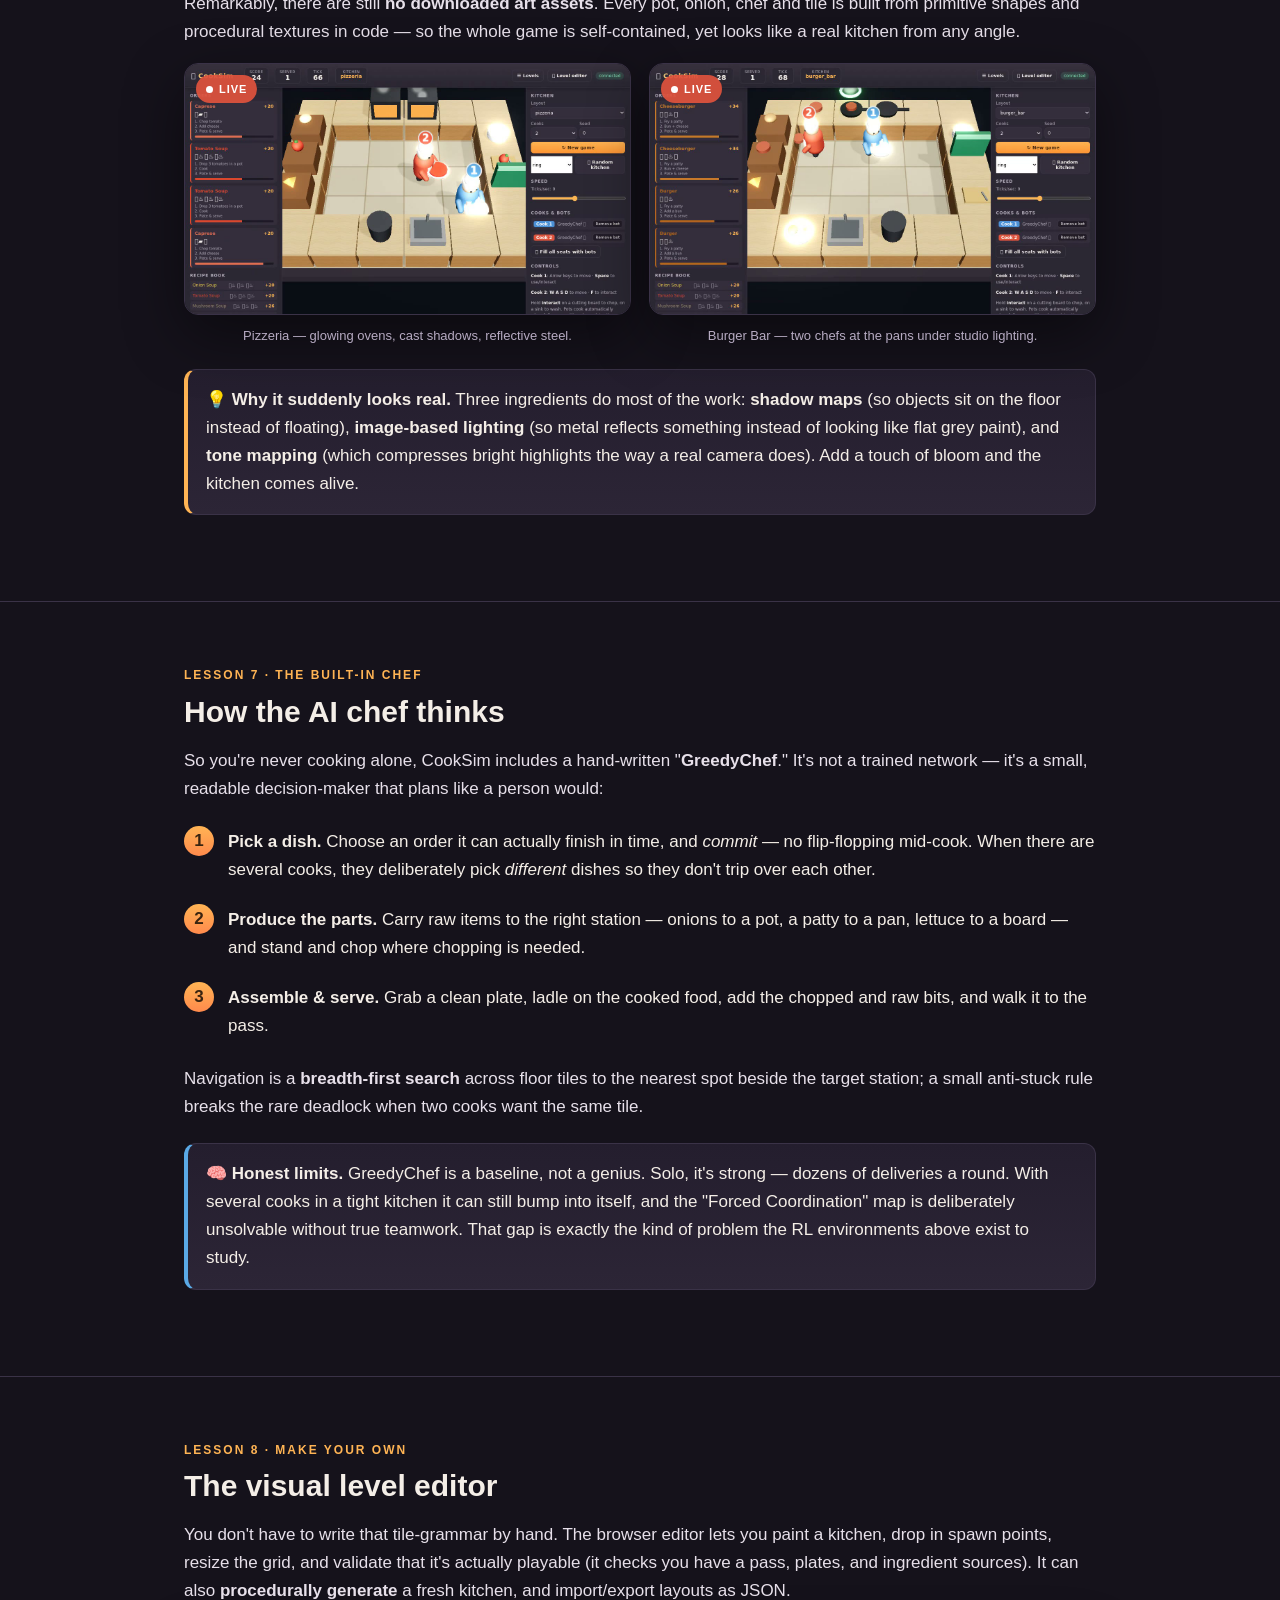
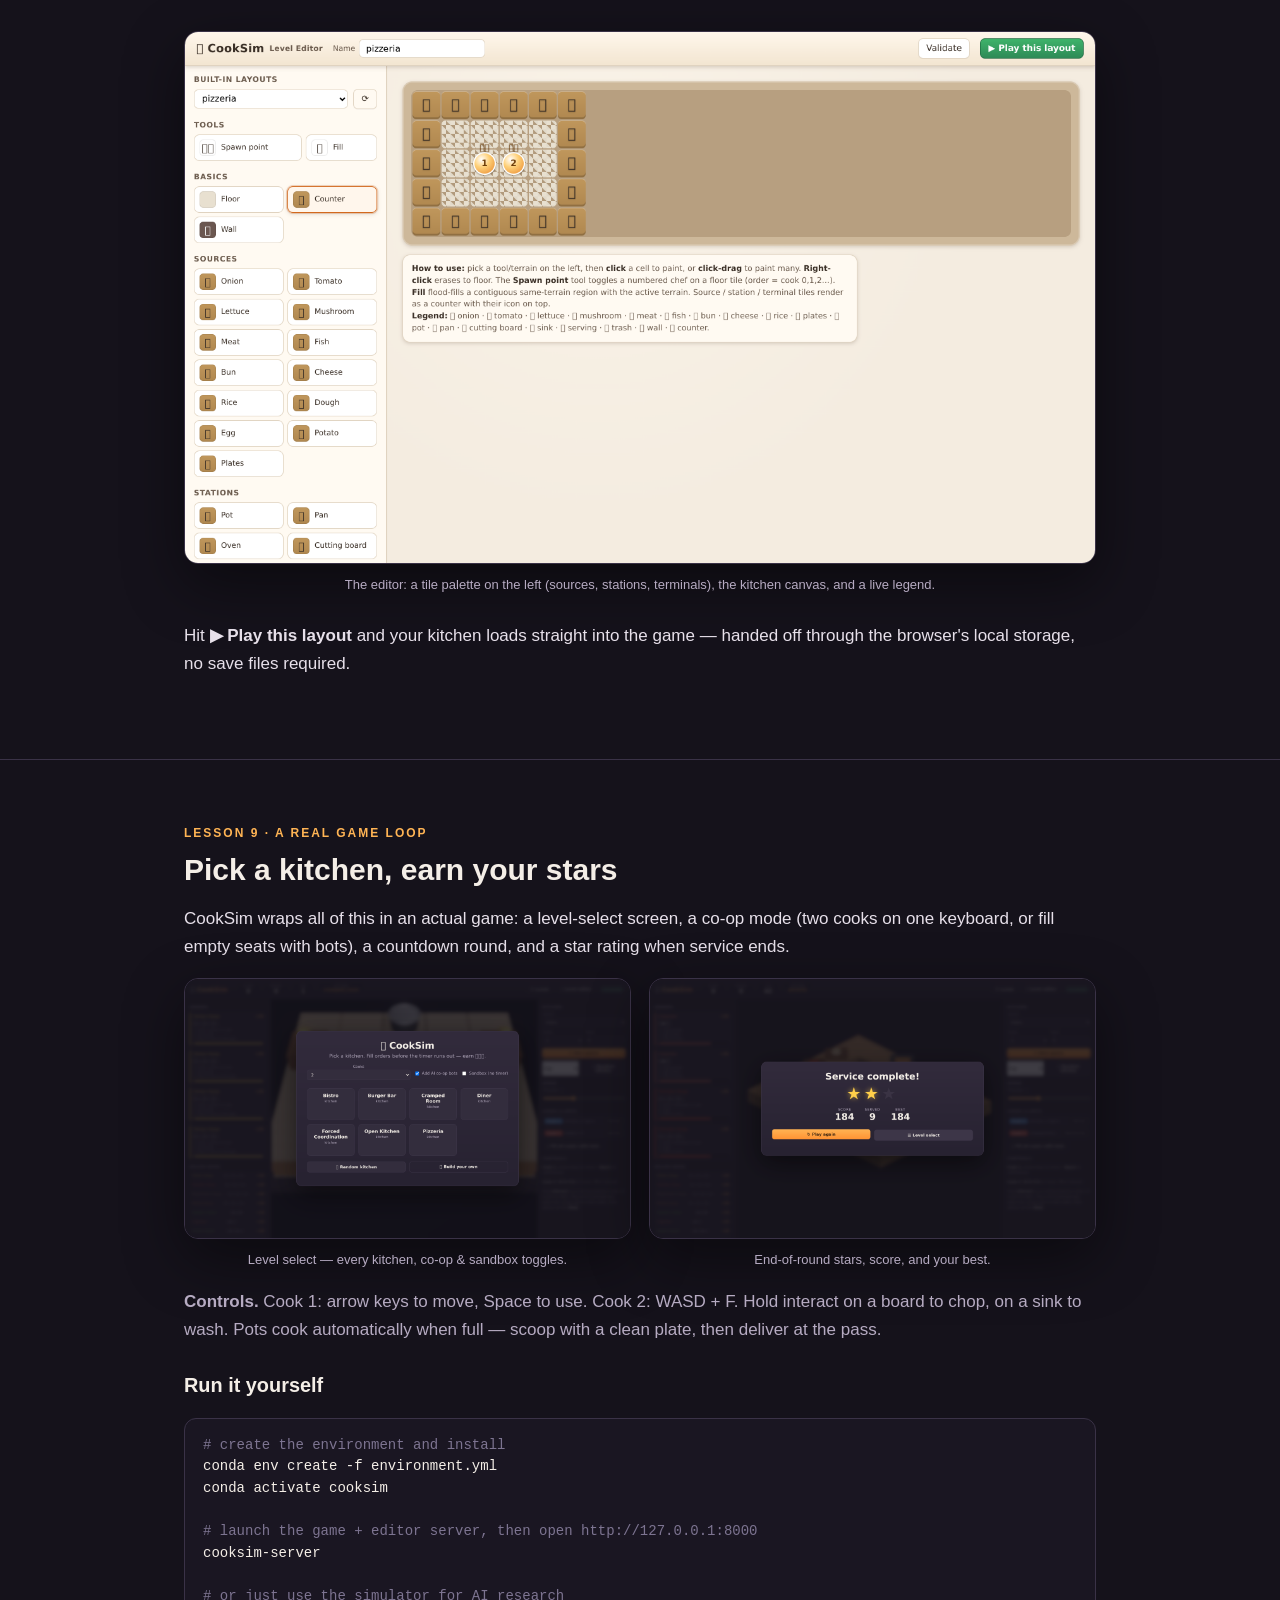
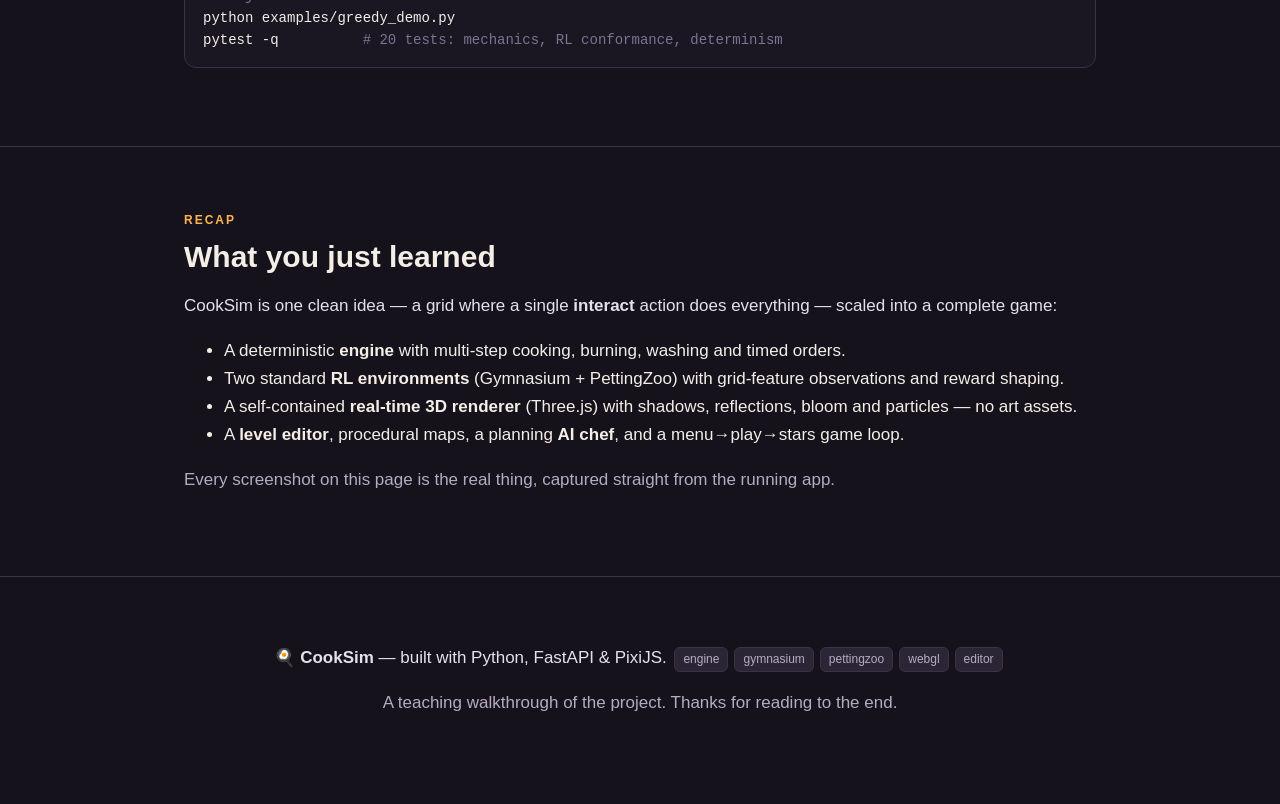
==== commit bd159da8: "Bot: stash-tracking + target abandonment (single-board multi-chop); add 13 live gameplay videos + si" ====
--- a/site/index.html
+++ b/site/index.html
@@ -97,12 +97,19 @@
 
   footer{padding:50px 0 70px;text-align:center;color:var(--muted)}
   .tag{display:inline-block;background:var(--card2);border:1px solid var(--line);border-radius:6px;padding:2px 8px;font-size:12px;color:var(--muted);margin:0 3px}
+
+  .vgrid{display:grid;grid-template-columns:repeat(auto-fill,minmax(300px,1fr));gap:16px;margin:18px 0}
+  .vgrid.eps{grid-template-columns:repeat(auto-fill,minmax(340px,1fr))}
+  .vcard{margin:0}
+  .vcard figcaption{text-align:left;font-size:12.5px}
+  .vtag{display:inline-block;background:var(--card2);border:1px solid var(--line);border-radius:20px;padding:1px 9px;font-size:11px;color:var(--accent);font-weight:700;margin-left:4px}
 </style>
 </head>
 <body>
 <nav>
   <div class="logo">🍳 <span>CookSim</span></div>
   <a href="#what">What</a>
+  <a href="#watch">▶ See it cook</a>
   <a href="#kitchen">Kitchen</a>
   <a href="#recipes">Recipes</a>
   <a href="#engine">Engine</a>
@@ -163,6 +170,40 @@
       tile they face. Everything — picking up an onion, stirring a pot, plating soup, serving a customer — is the same
       single action (<code class="inline">INTERACT</code>) applied in different places. That one idea makes the whole game simple to simulate
       <em>and</em> simple for an AI to learn.
+    </div>
+  </div>
+</section>
+
+
+<section id="watch">
+  <div class="wrap">
+    <div class="kicker">See it actually cook</div>
+    <h2>Real agents, real deliveries</h2>
+    <p>None of this is staged. Below are <b>unedited screen recordings</b> of the built-in AI chef (one cook) playing the
+       real game. Each clip shows a complete multi-step dish — gather, prep, cook, assemble — ending in a delivery at the pass
+       (watch the score climb and the sparkle fire). The order tickets on the left are pinned to one recipe so you can follow
+       the whole pipeline.</p>
+    <div class="vgrid">
+      <figure class="vcard videowrap"><span class="live-badge">LIVE</span><video src="assets/clips/onion_soup.mp4" poster="assets/clips/onion_soup.jpg" muted loop playsinline preload="none"></video><figcaption><b style="color:var(--ink)">Onion Soup</b> <span class="vtag">boil</span><br>Gather 3 onions → boil in the pot → plate → serve</figcaption></figure>
+<figure class="vcard videowrap"><span class="live-badge">LIVE</span><video src="assets/clips/greek_salad.mp4" poster="assets/clips/greek_salad.jpg" muted loop playsinline preload="none"></video><figcaption><b style="color:var(--ink)">Greek Salad</b> <span class="vtag">chop ×2</span><br>Chop lettuce + tomato on ONE board → add cheese → plate → serve</figcaption></figure>
+<figure class="vcard videowrap"><span class="live-badge">LIVE</span><video src="assets/clips/deluxe_burger.mp4" poster="assets/clips/deluxe_burger.jpg" muted loop playsinline preload="none"></video><figcaption><b style="color:var(--ink)">Deluxe Burger</b> <span class="vtag">fry + chop ×2</span><br>Fry a patty, chop lettuce & tomato, stack on a bun — 4 components</figcaption></figure>
+<figure class="vcard videowrap"><span class="live-badge">LIVE</span><video src="assets/clips/cheeseburger.mp4" poster="assets/clips/cheeseburger.jpg" muted loop playsinline preload="none"></video><figcaption><b style="color:var(--ink)">Cheeseburger</b> <span class="vtag">fry</span><br>Fry a patty → add bun + cheese → plate → serve</figcaption></figure>
+<figure class="vcard videowrap"><span class="live-badge">LIVE</span><video src="assets/clips/pizza.mp4" poster="assets/clips/pizza.jpg" muted loop playsinline preload="none"></video><figcaption><b style="color:var(--ink)">Pizza</b> <span class="vtag">bake</span><br>Dough + tomato + cheese into the oven → bake → serve</figcaption></figure>
+<figure class="vcard videowrap"><span class="live-badge">LIVE</span><video src="assets/clips/sushi.mp4" poster="assets/clips/sushi.jpg" muted loop playsinline preload="none"></video><figcaption><b style="color:var(--ink)">Sushi</b> <span class="vtag">cook + chop</span><br>Cook rice, chop raw fish, plate both → serve</figcaption></figure>
+<figure class="vcard videowrap"><span class="live-badge">LIVE</span><video src="assets/clips/fish_and_chips.mp4" poster="assets/clips/fish_and_chips.jpg" muted loop playsinline preload="none"></video><figcaption><b style="color:var(--ink)">Fish & Chips</b> <span class="vtag">fry ×2</span><br>Fry the fish, fry the potato, plate both → serve</figcaption></figure>
+<figure class="vcard videowrap"><span class="live-badge">LIVE</span><video src="assets/clips/fried_rice.mp4" poster="assets/clips/fried_rice.jpg" muted loop playsinline preload="none"></video><figcaption><b style="color:var(--ink)">Fried Rice</b> <span class="vtag">cook + fry + chop</span><br>Cook rice, fry an egg, chop onion → plate all → serve</figcaption></figure>
+<figure class="vcard videowrap"><span class="live-badge">LIVE</span><video src="assets/clips/loaded_fries.mp4" poster="assets/clips/loaded_fries.jpg" muted loop playsinline preload="none"></video><figcaption><b style="color:var(--ink)">Loaded Fries</b> <span class="vtag">fry</span><br>Fry the potato → top with cheese → serve</figcaption></figure>
+<figure class="vcard videowrap"><span class="live-badge">LIVE</span><video src="assets/clips/veggie_bake.mp4" poster="assets/clips/veggie_bake.jpg" muted loop playsinline preload="none"></video><figcaption><b style="color:var(--ink)">Veggie Bake</b> <span class="vtag">bake ×3</span><br>Potato + mushroom + cheese in the oven → bake → serve</figcaption></figure>
+
+    </div>
+    <h3 style="margin-top:34px">Full game episodes</h3>
+    <p>And here are entire rounds on the timer: the cook completes a stream of dishes and, when orders pile up faster than one
+       person can cook, misses a few — exactly the pressure the game (and the RL task) is about.</p>
+    <div class="vgrid eps">
+      <figure class="vcard videowrap"><span class="live-badge">LIVE</span><video src="assets/clips/ep_bistro.mp4" poster="assets/clips/ep_bistro.jpg" muted loop playsinline preload="none"></video><figcaption><b style="color:var(--ink)">Bistro</b><br>Soups & salads. One cook keeps a steady stream going — a few tickets still slip away.</figcaption></figure>
+<figure class="vcard videowrap"><span class="live-badge">LIVE</span><video src="assets/clips/ep_diner.mp4" poster="assets/clips/ep_diner.jpg" muted loop playsinline preload="none"></video><figcaption><b style="color:var(--ink)">Diner</b><br>The full menu. Lots of dishes completed; some missed when the queue piles up.</figcaption></figure>
+<figure class="vcard videowrap"><span class="live-badge">LIVE</span><video src="assets/clips/ep_grand.mp4" poster="assets/clips/ep_grand.jpg" muted loop playsinline preload="none"></video><figcaption><b style="color:var(--ink)">Grand Kitchen</b><br>Every station and ingredient — the widest spread of dishes in one round.</figcaption></figure>
+
     </div>
   </div>
 </section>
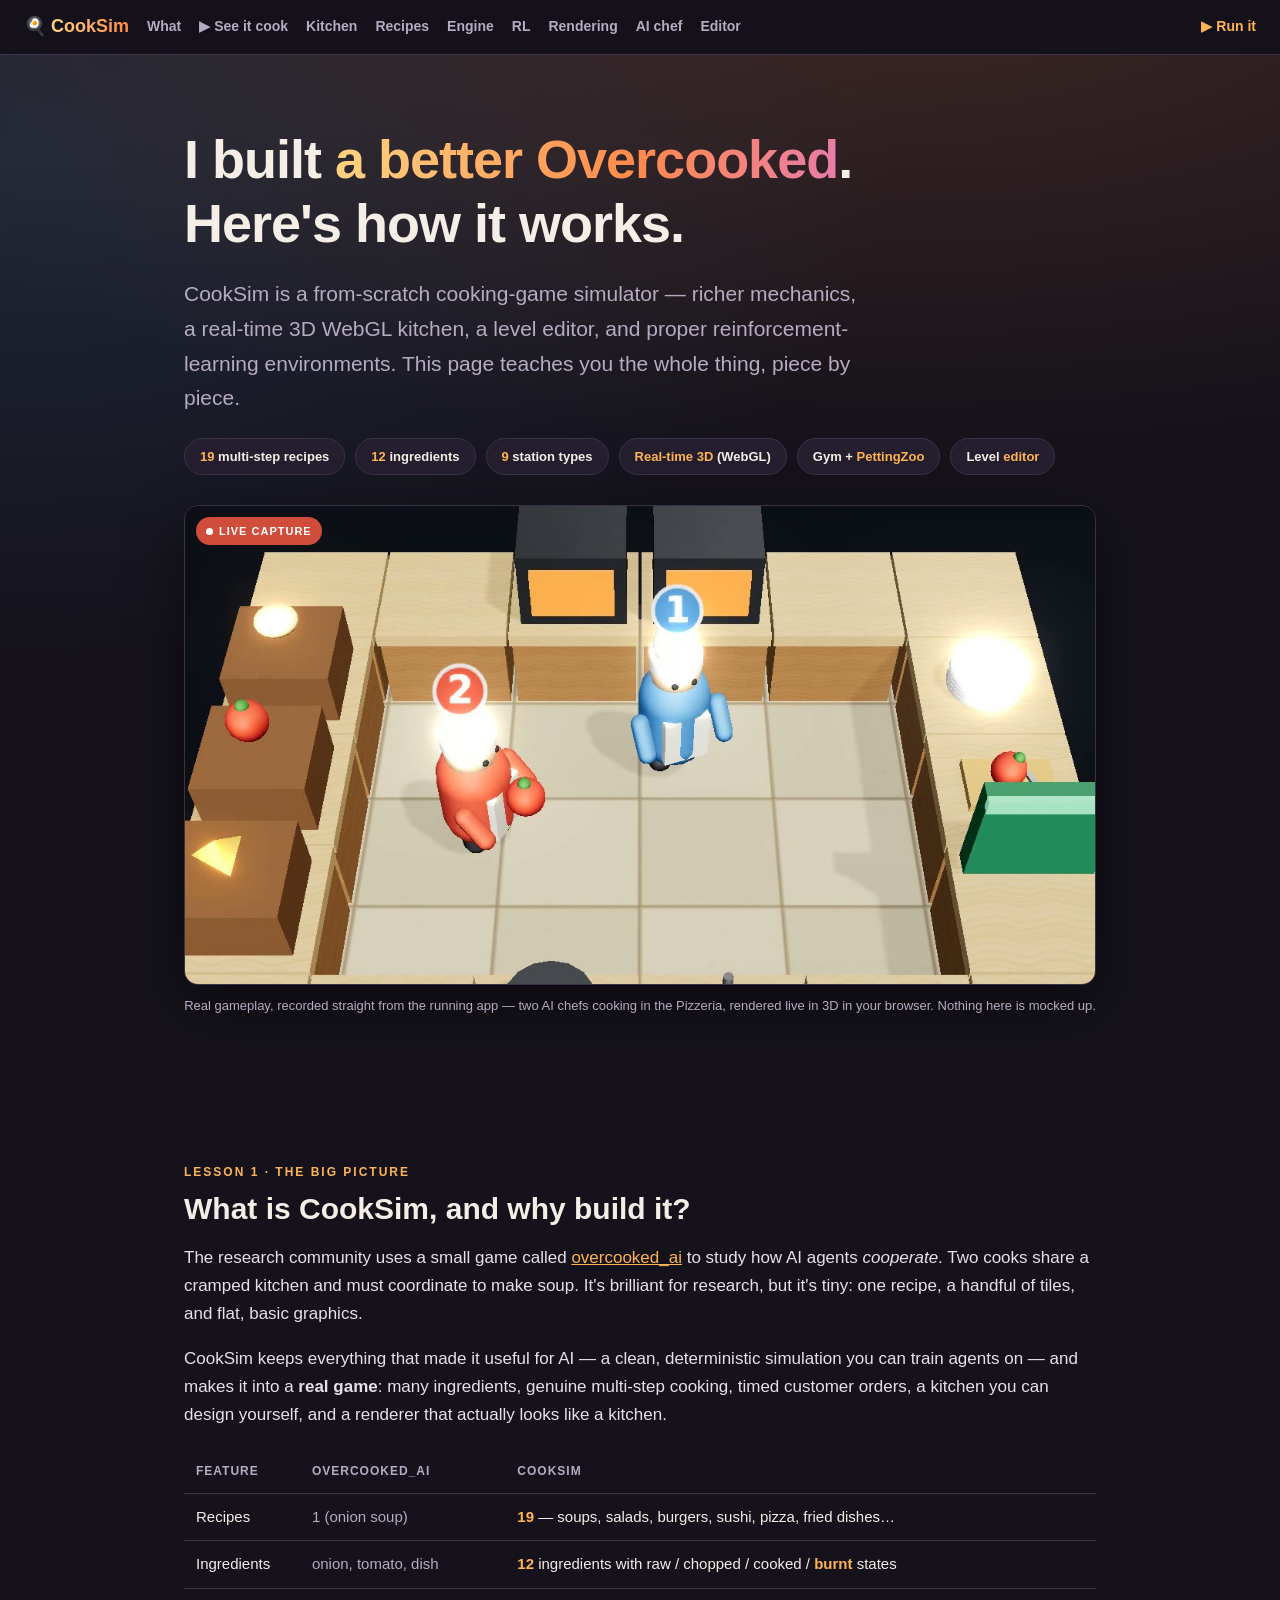
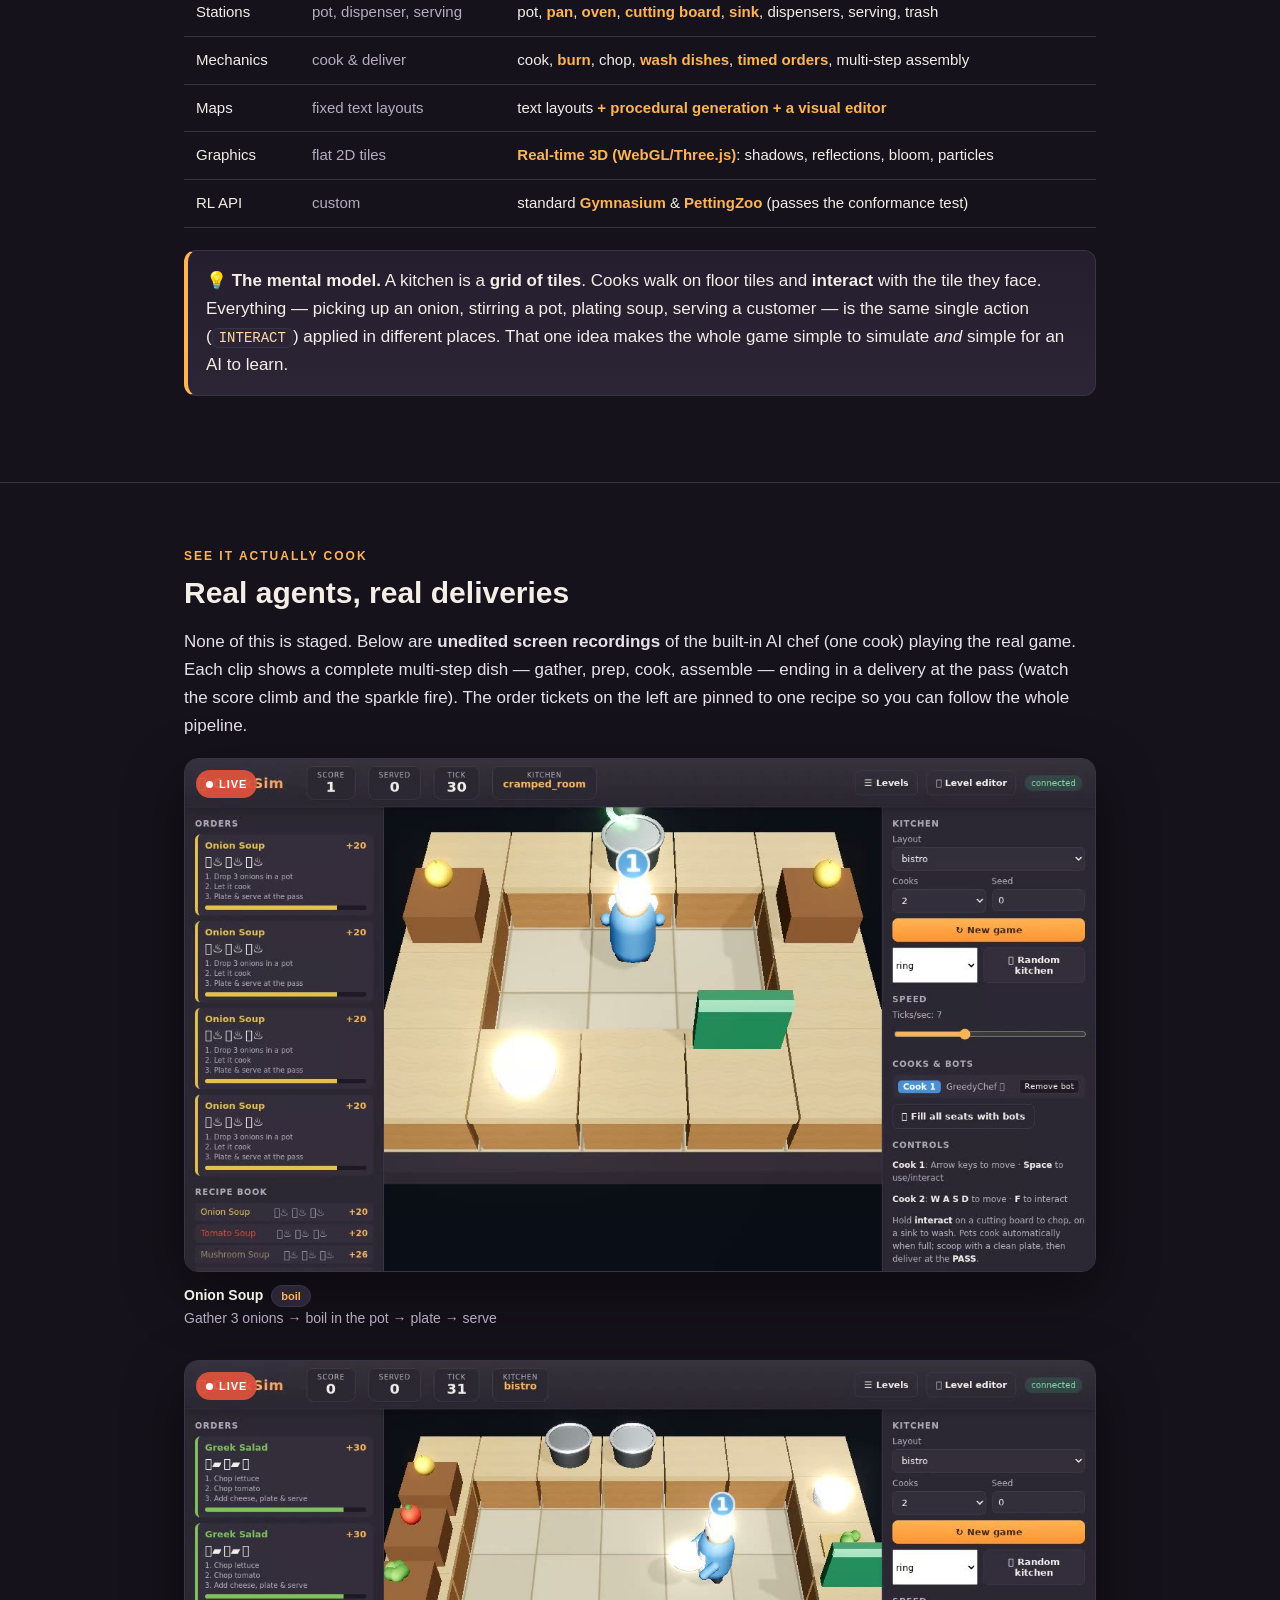
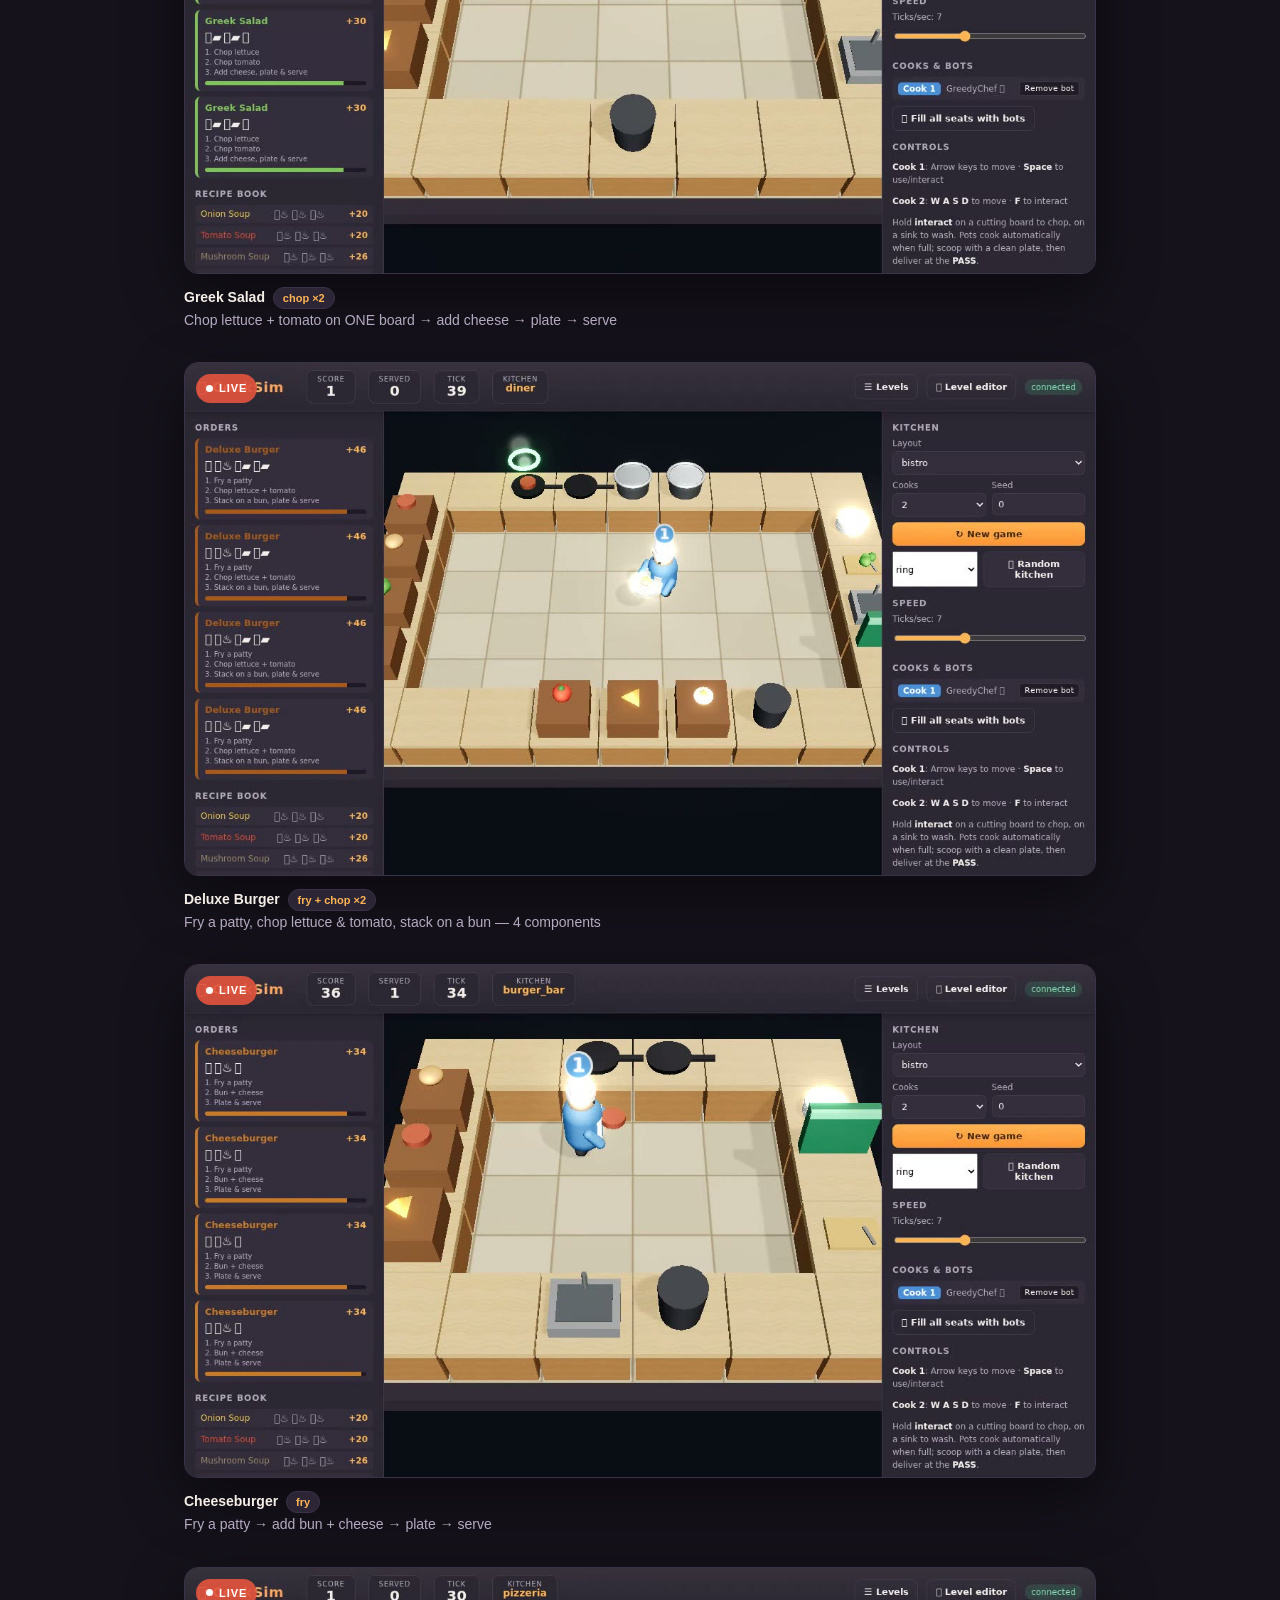
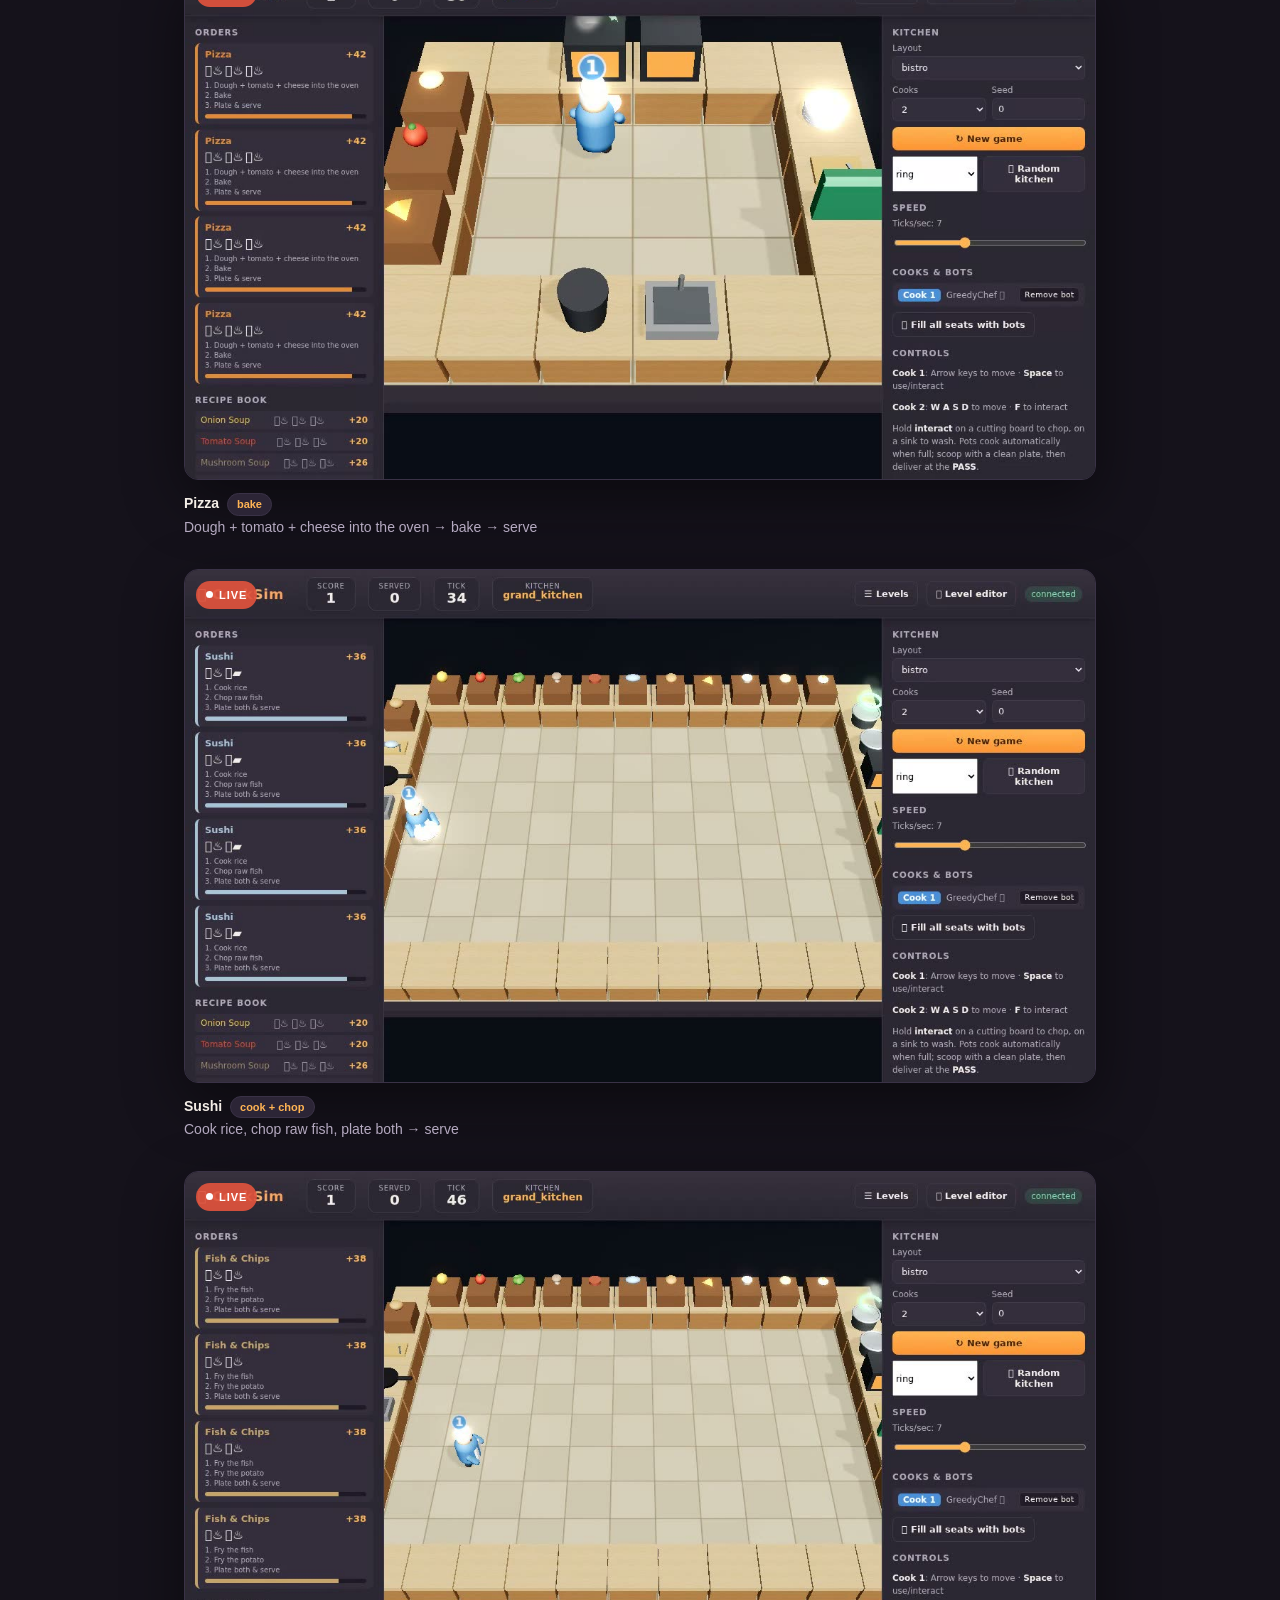
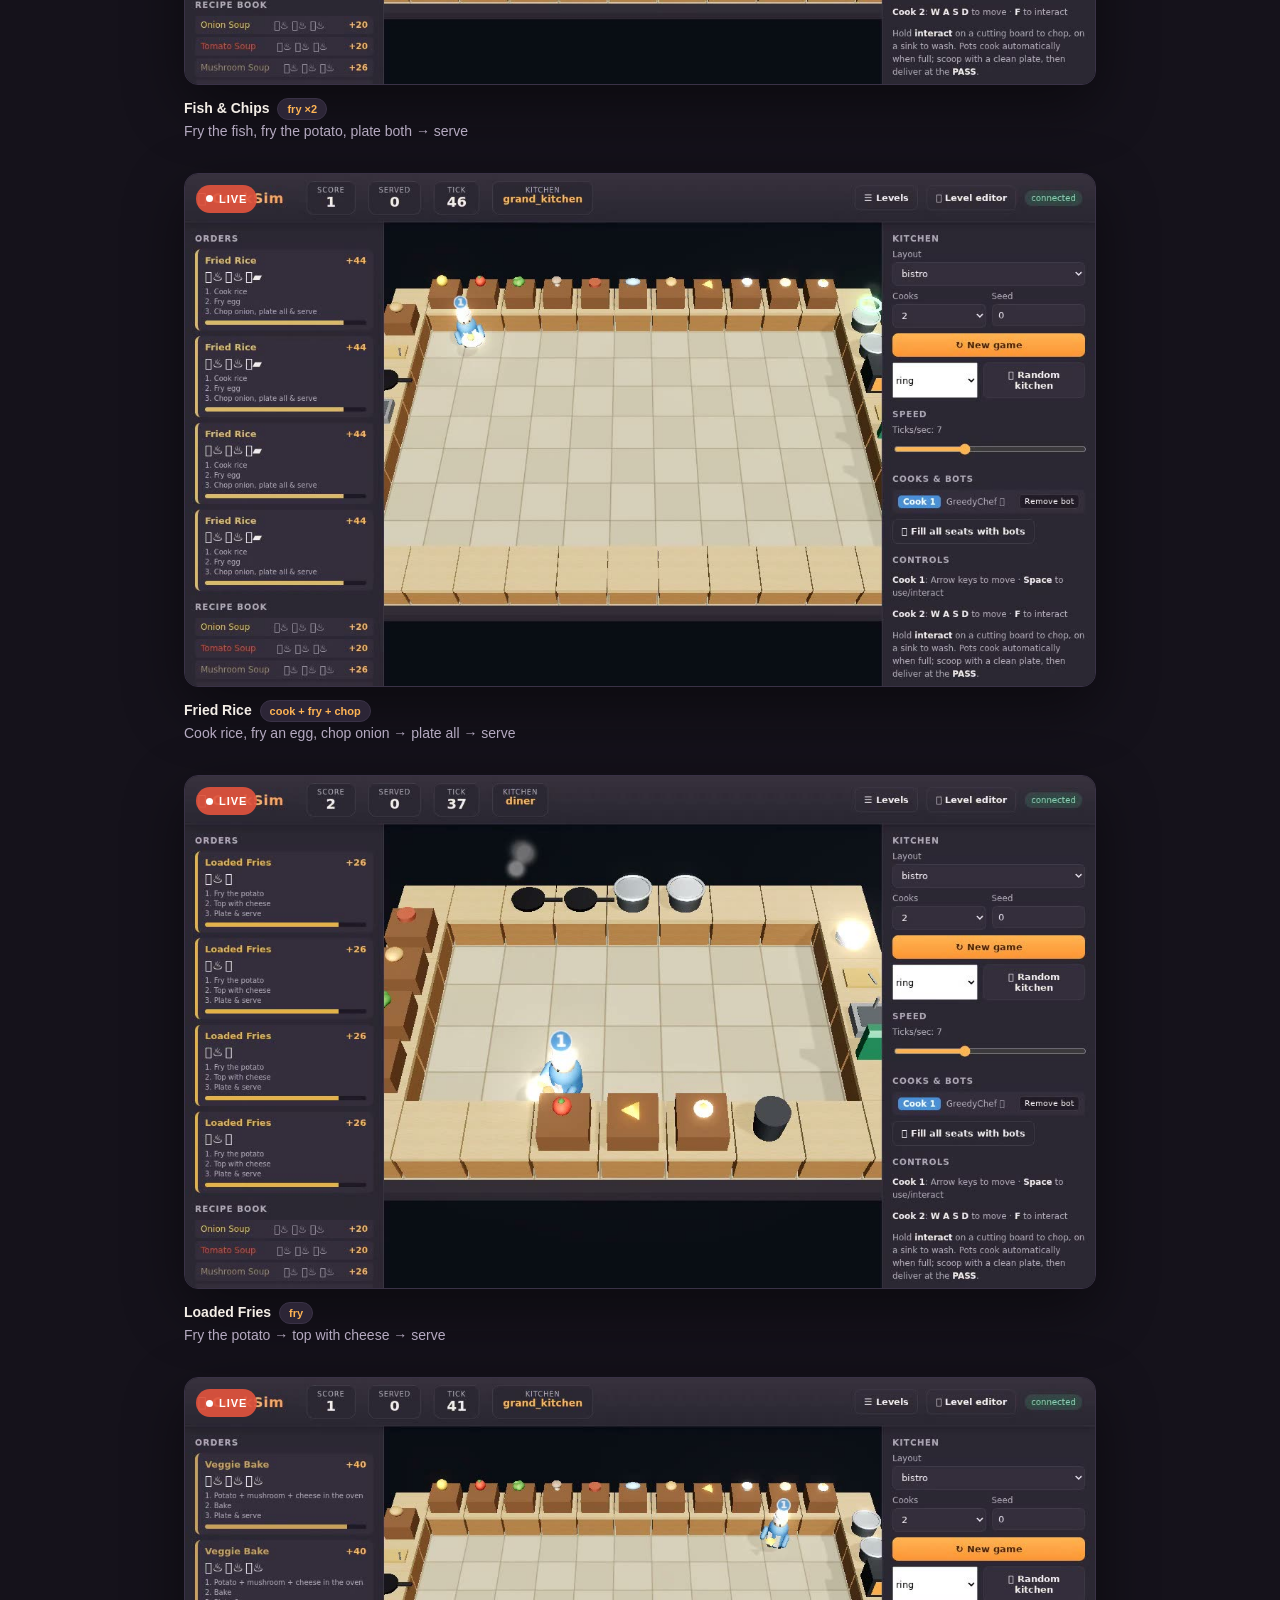
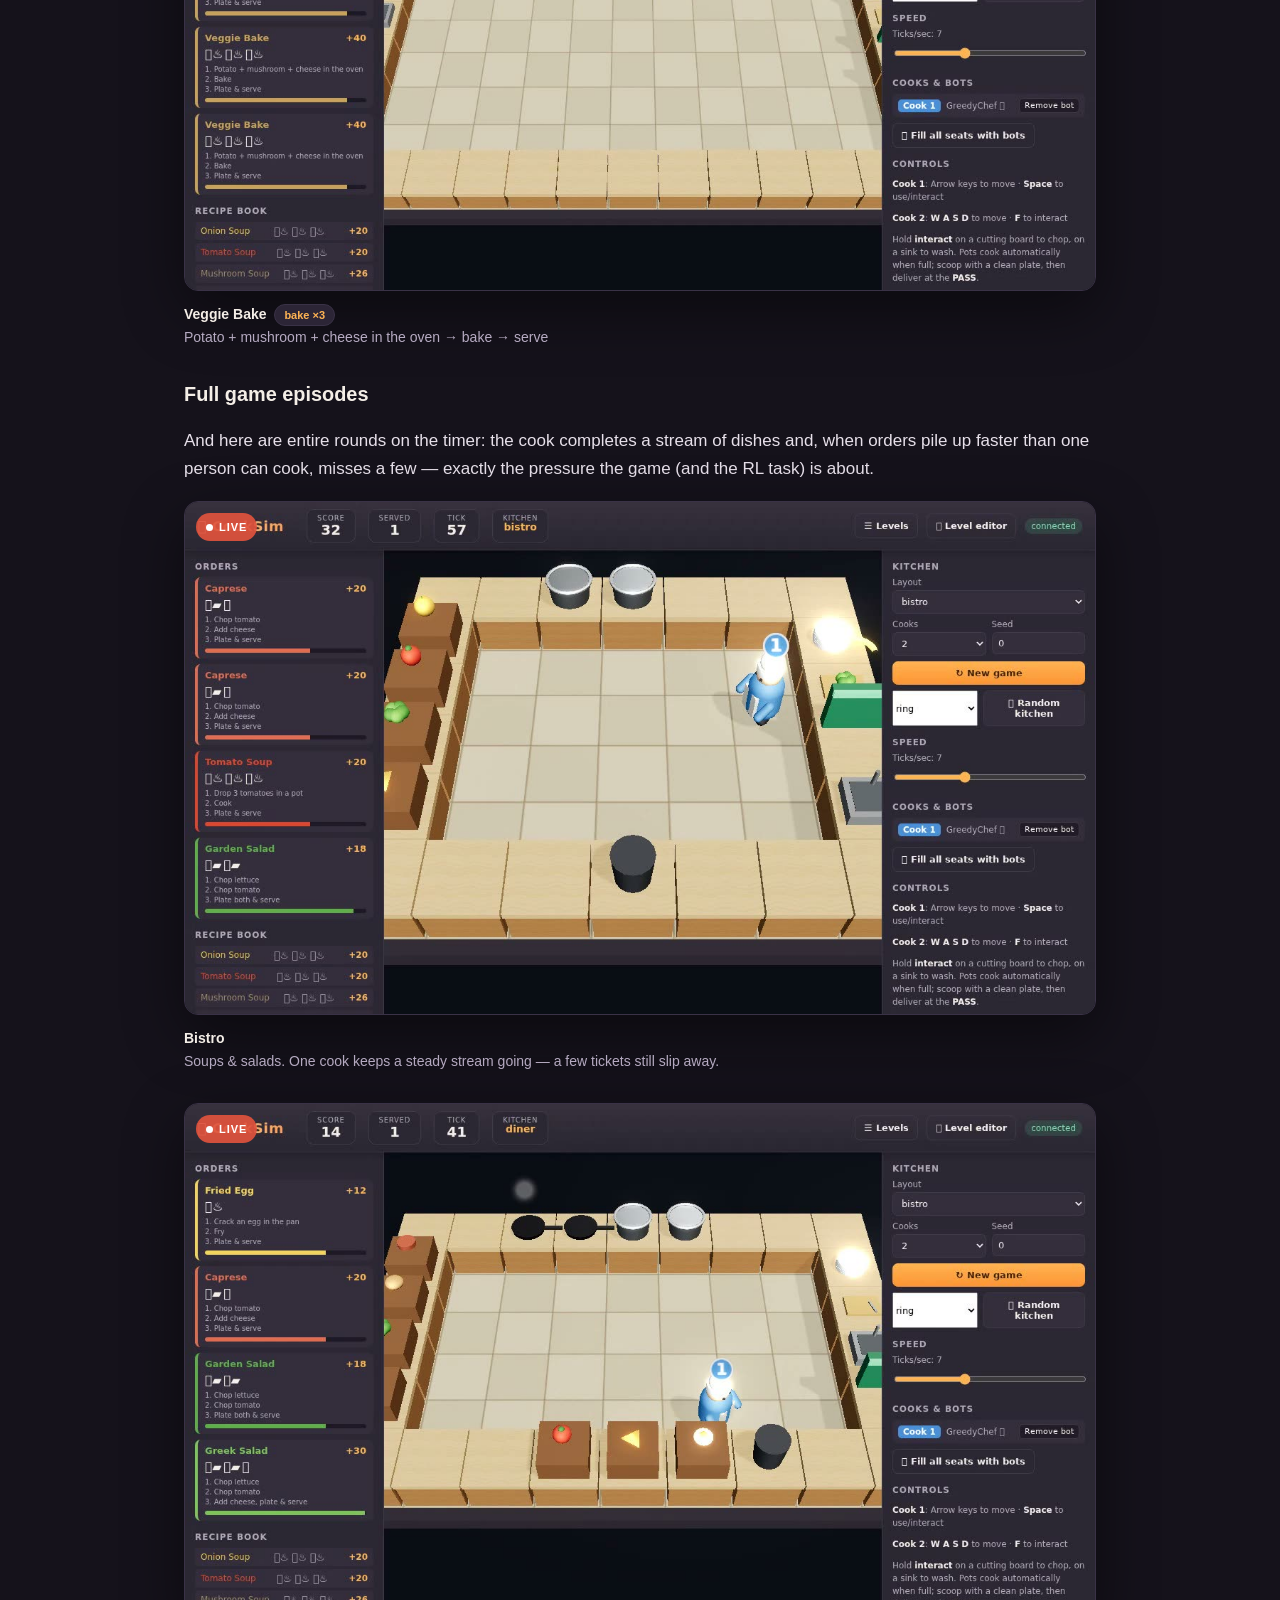
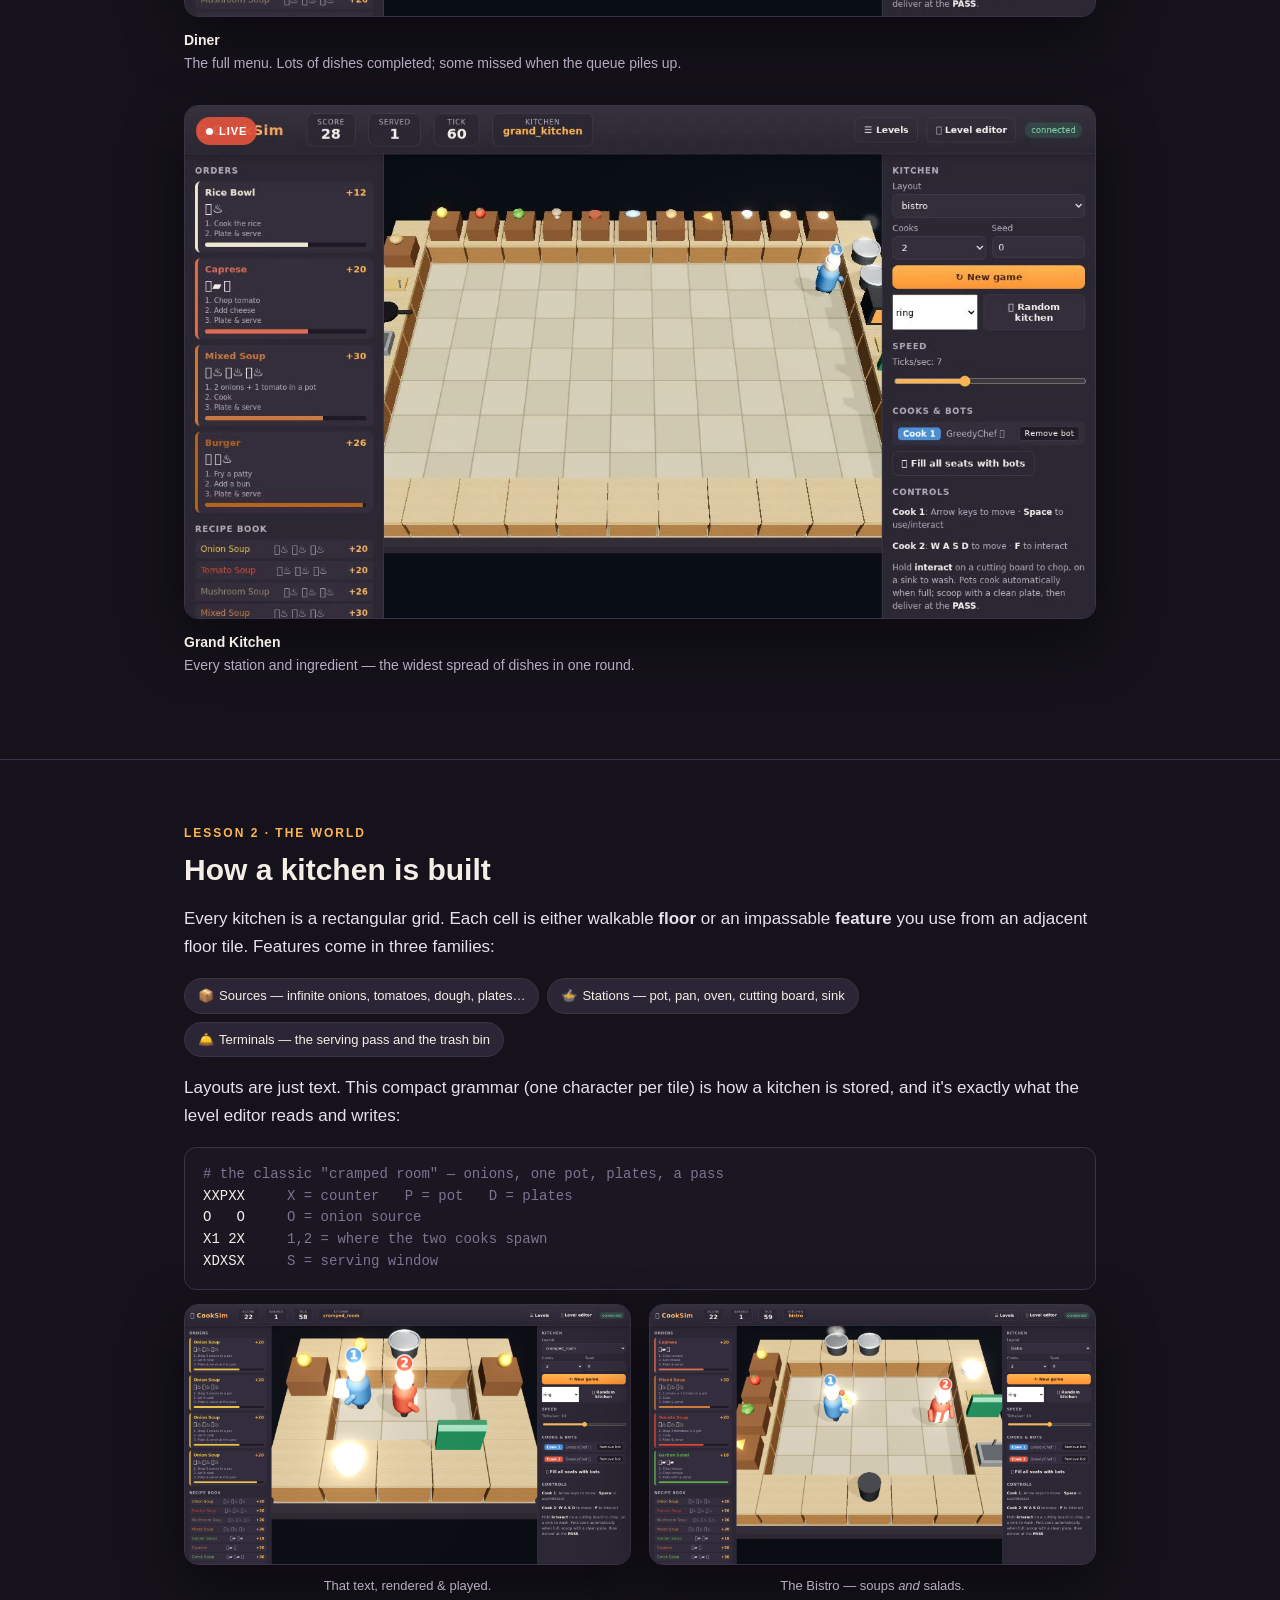
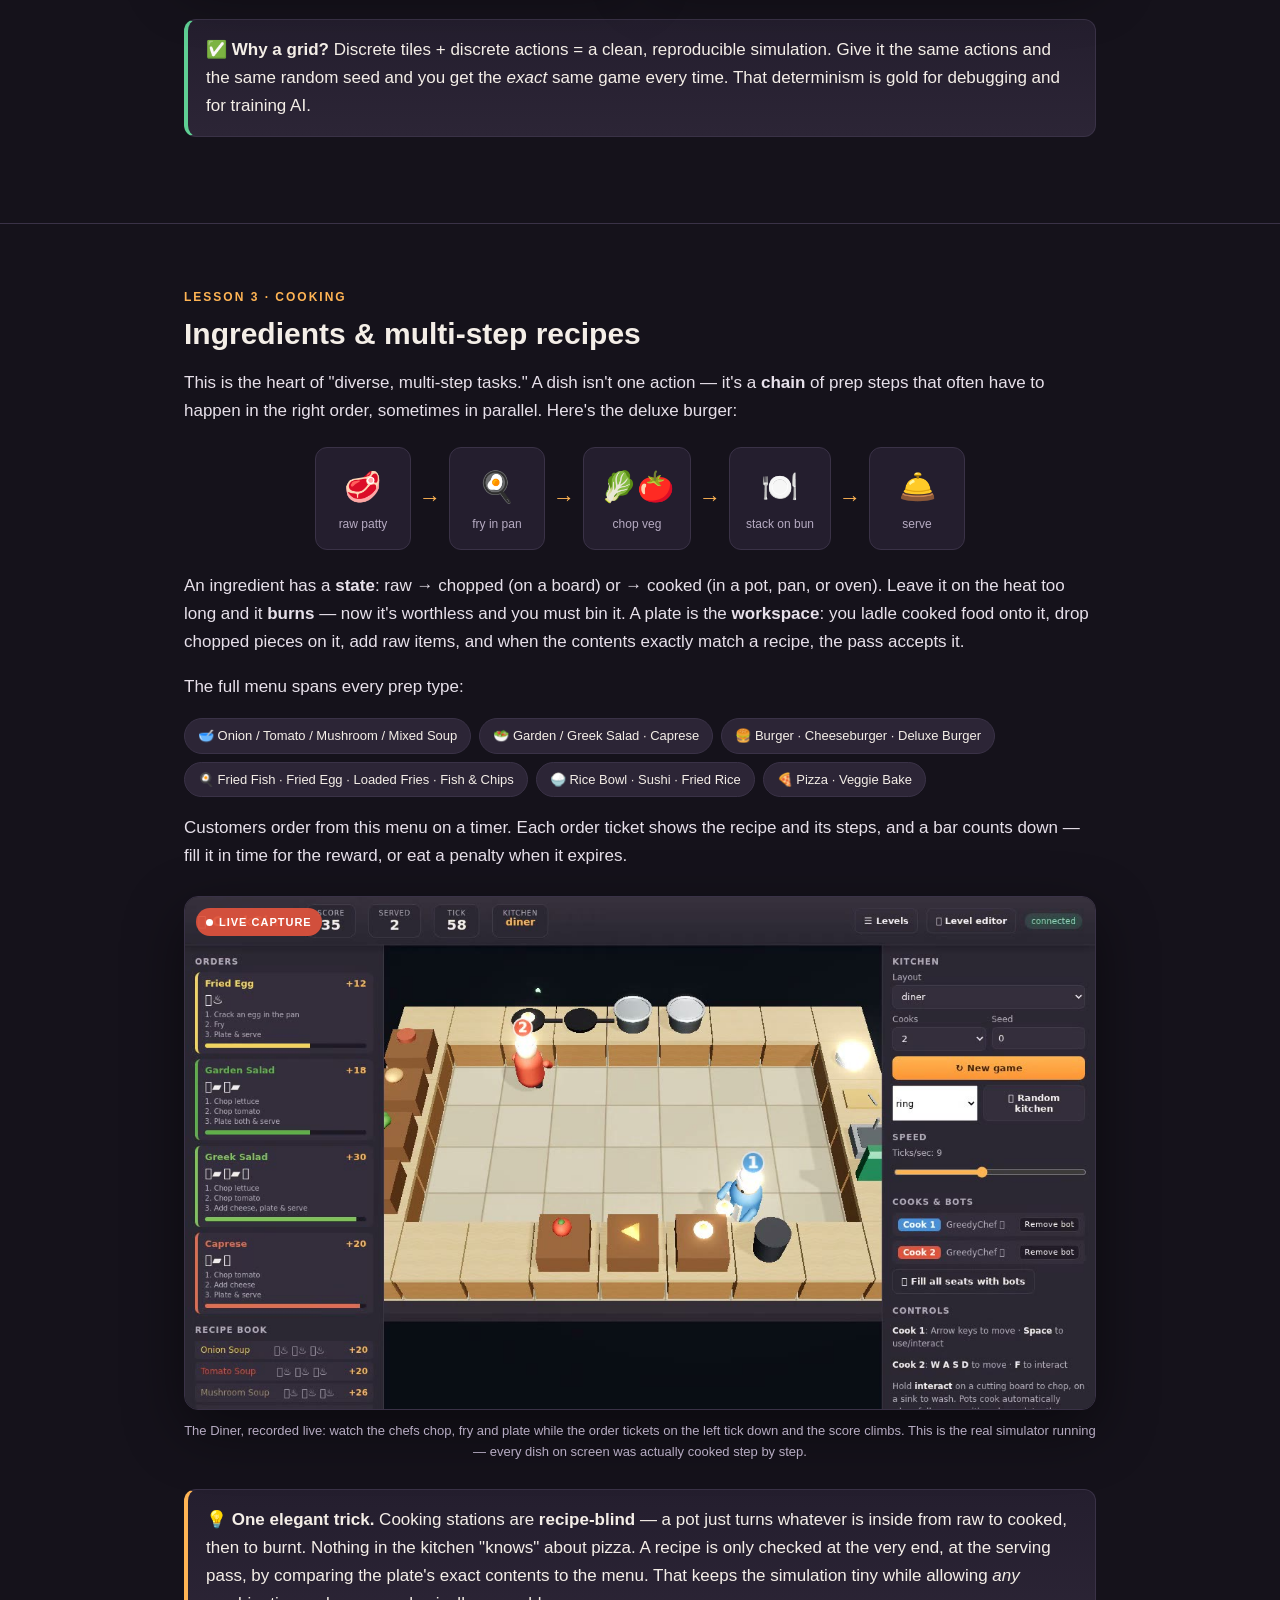
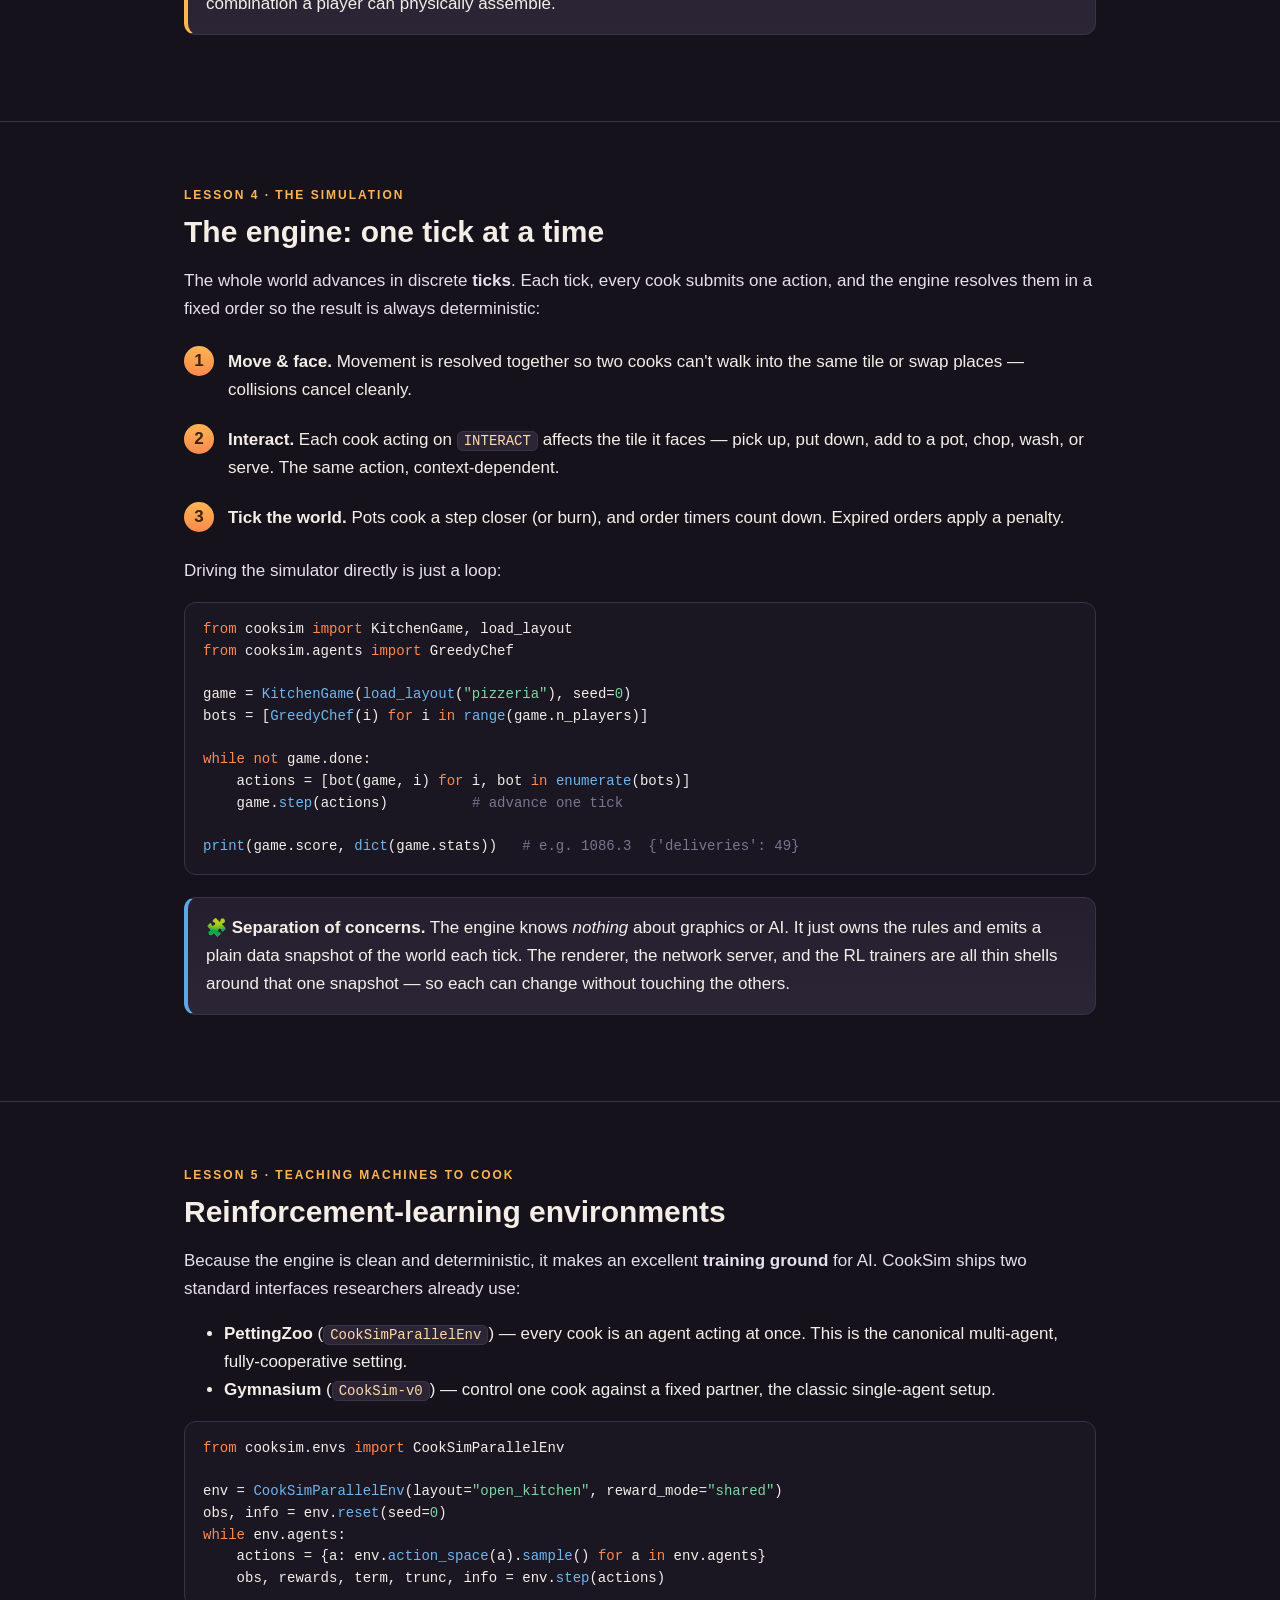
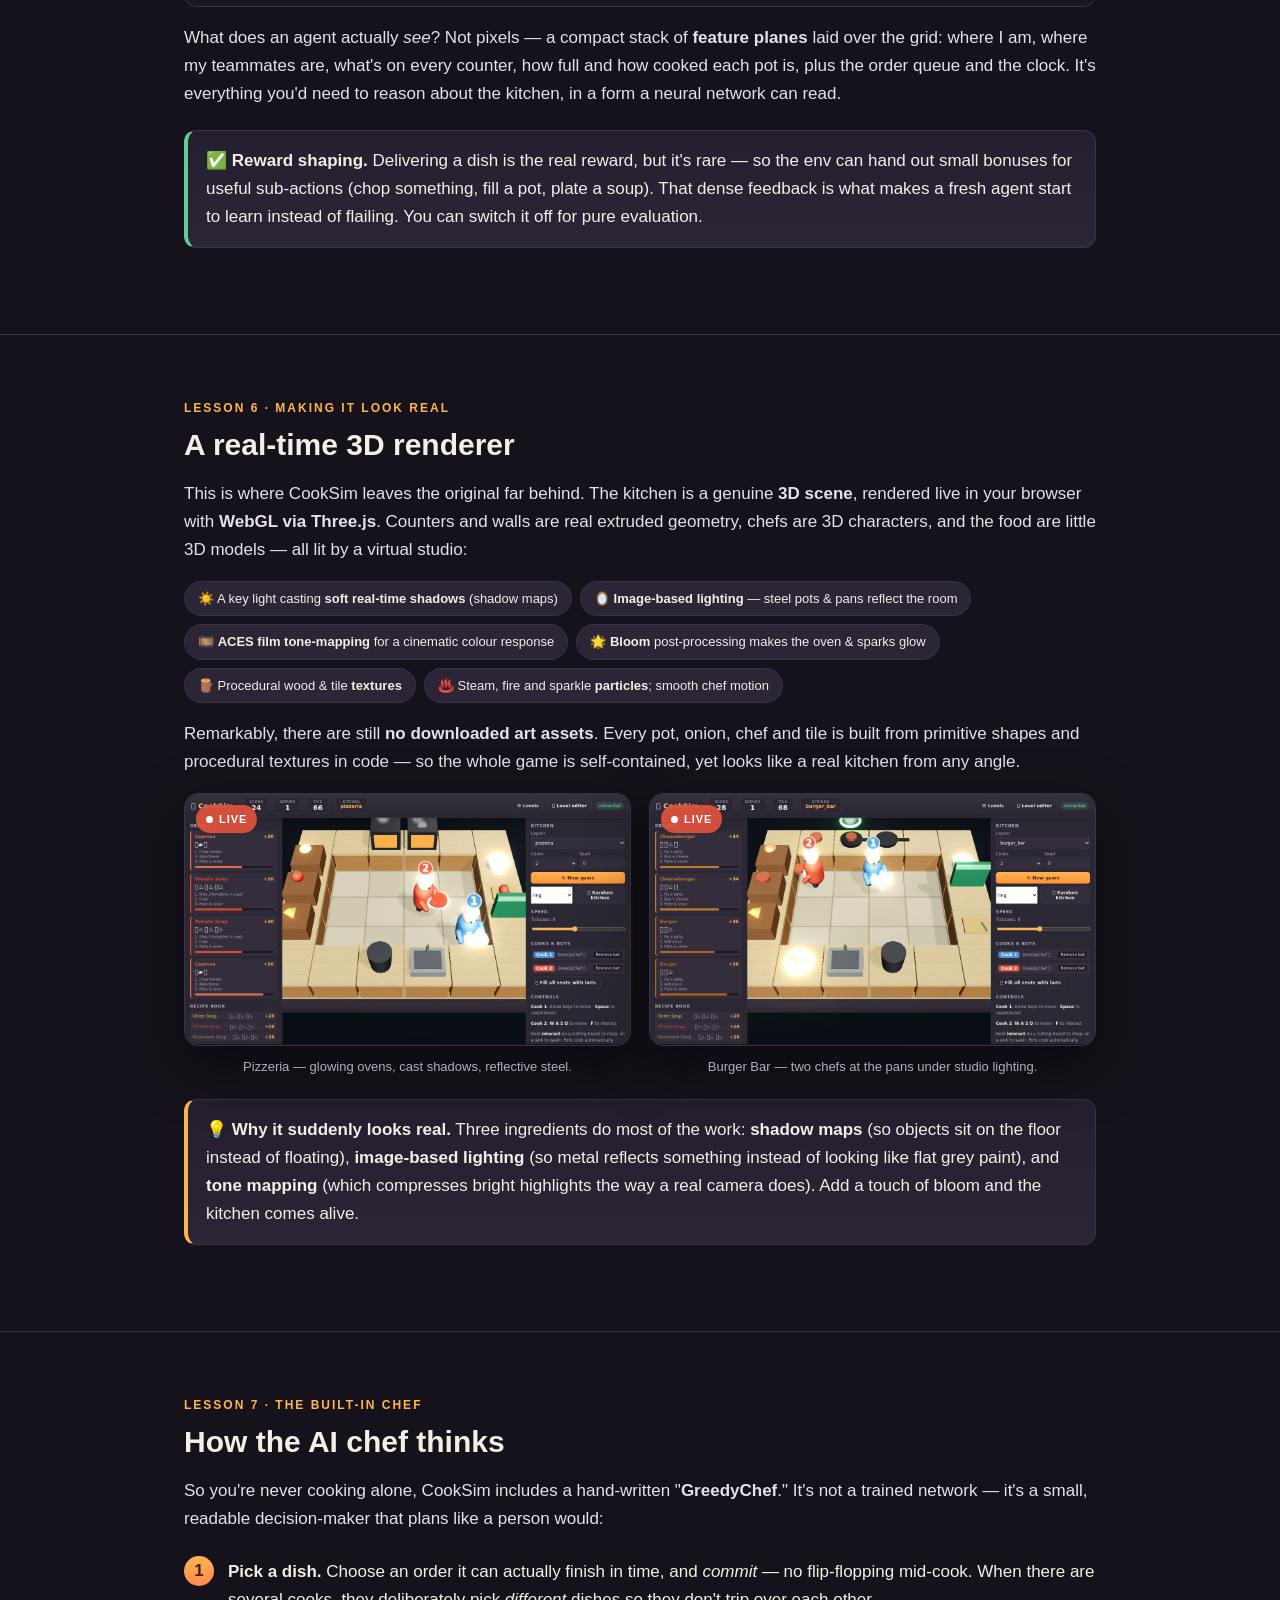
==== commit 60c41bbe: "Site: one gameplay video per row for clearer viewing Co-Authored-By: Claude Opus 4.8 <noreply@anthro" ====
--- a/site/index.html
+++ b/site/index.html
@@ -98,10 +98,9 @@
   footer{padding:50px 0 70px;text-align:center;color:var(--muted)}
   .tag{display:inline-block;background:var(--card2);border:1px solid var(--line);border-radius:6px;padding:2px 8px;font-size:12px;color:var(--muted);margin:0 3px}
 
-  .vgrid{display:grid;grid-template-columns:repeat(auto-fill,minmax(300px,1fr));gap:16px;margin:18px 0}
-  .vgrid.eps{grid-template-columns:repeat(auto-fill,minmax(340px,1fr))}
+  .vgrid{display:flex;flex-direction:column;gap:30px;margin:18px 0}
   .vcard{margin:0}
-  .vcard figcaption{text-align:left;font-size:12.5px}
+  .vcard figcaption{text-align:left;font-size:14px;margin-top:12px}
   .vtag{display:inline-block;background:var(--card2);border:1px solid var(--line);border-radius:20px;padding:1px 9px;font-size:11px;color:var(--accent);font-weight:700;margin-left:4px}
 </style>
 </head>
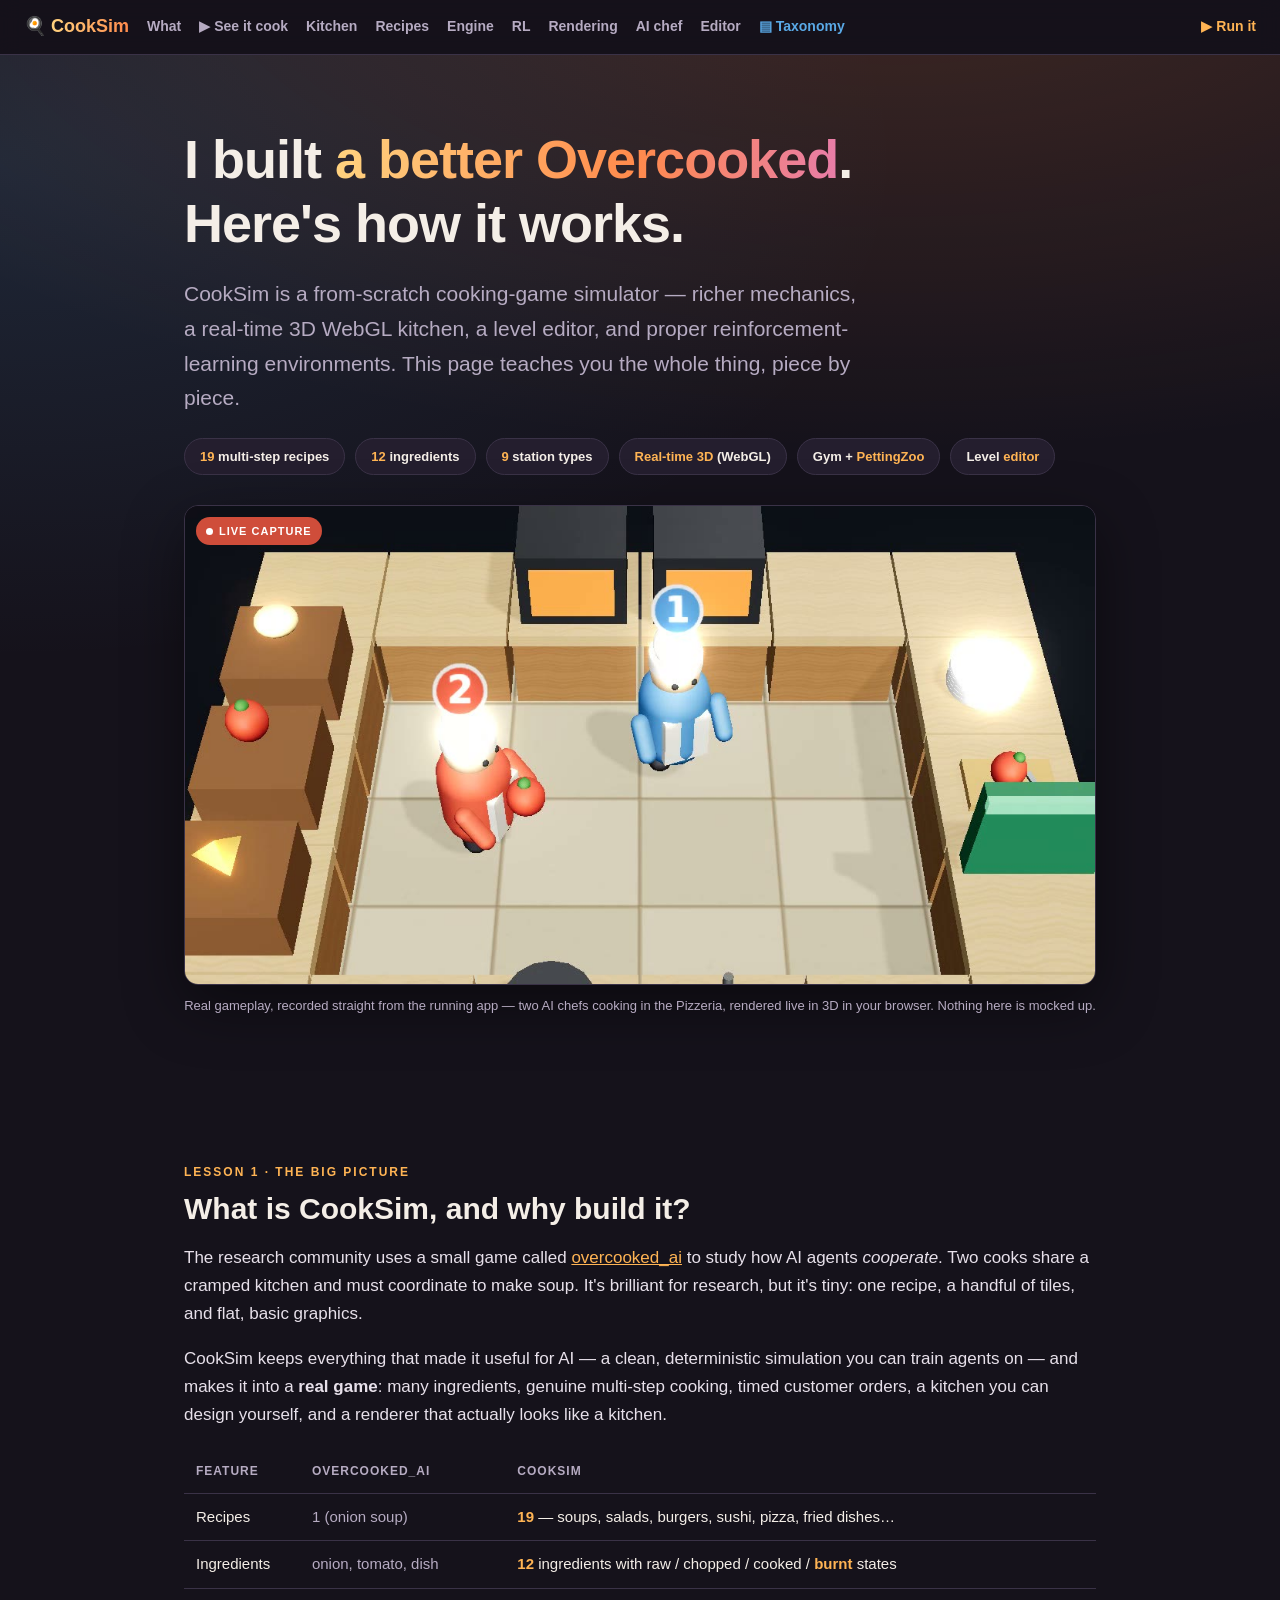
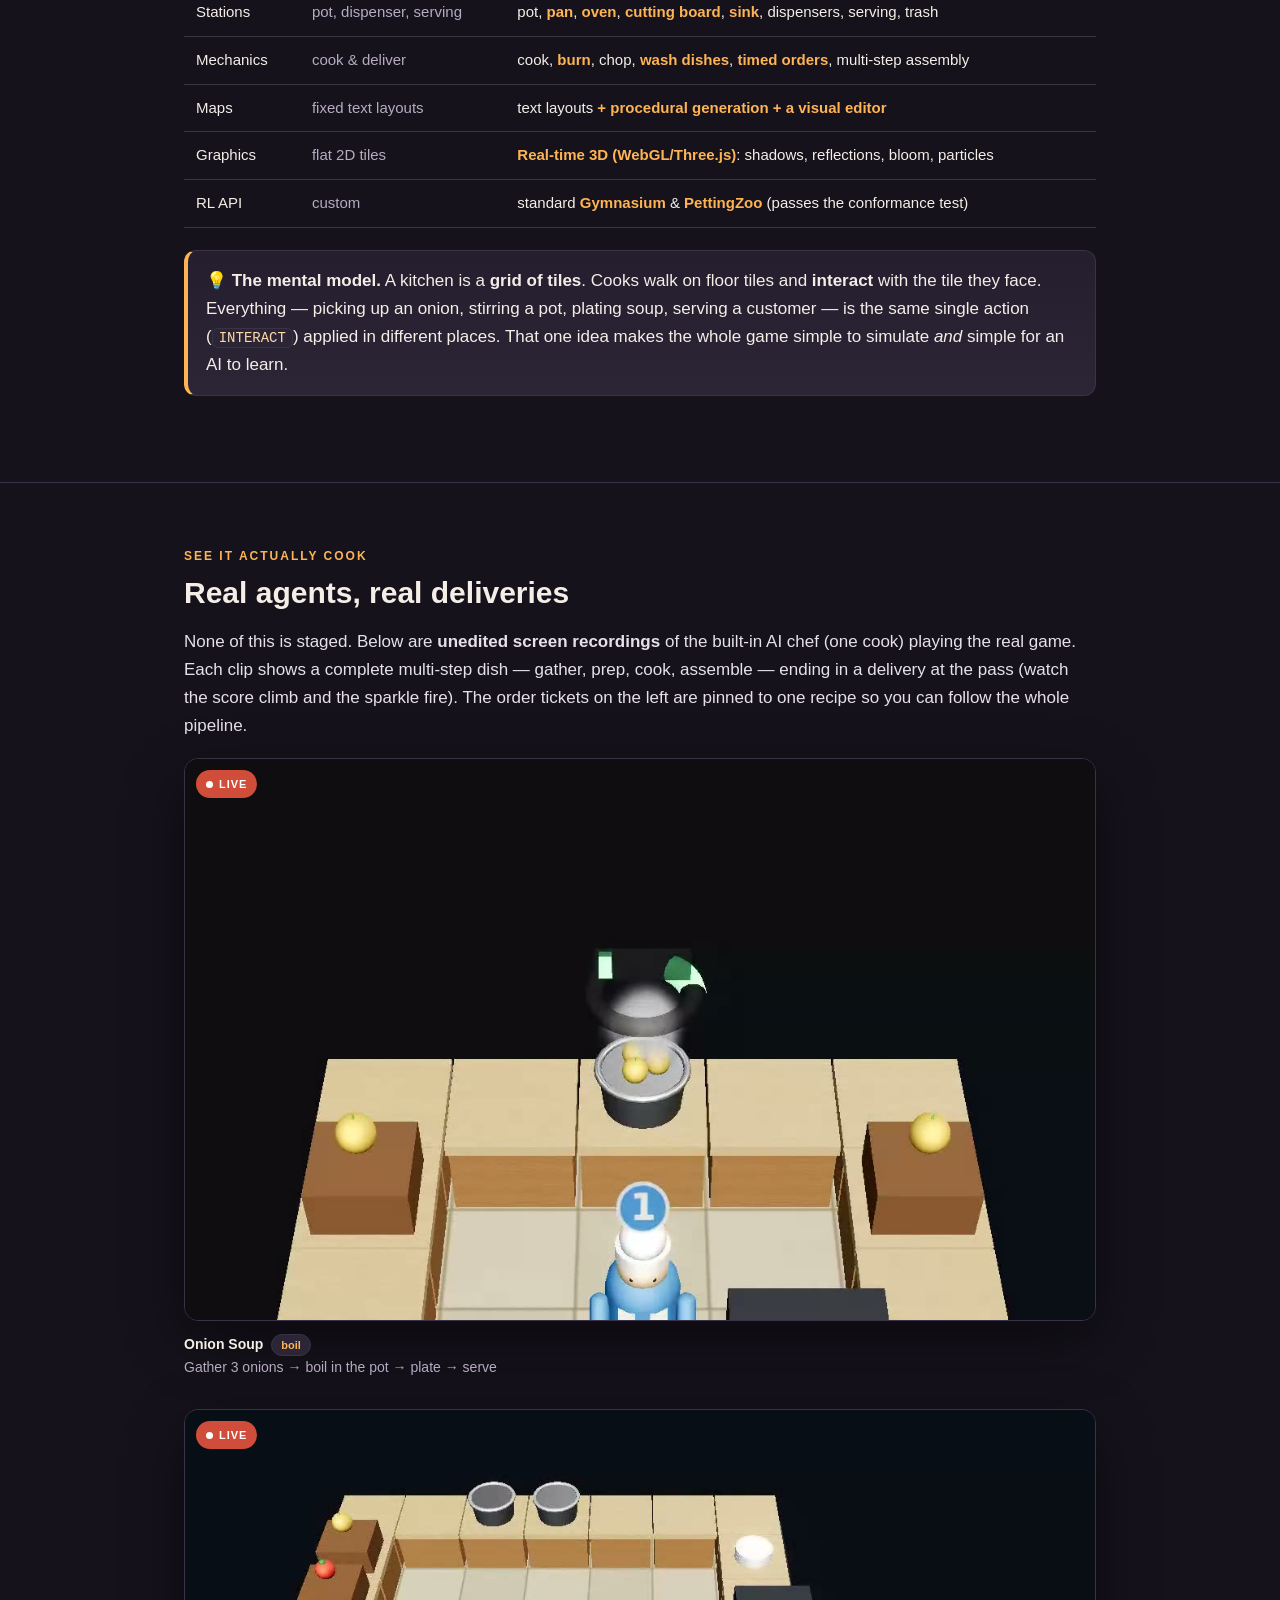
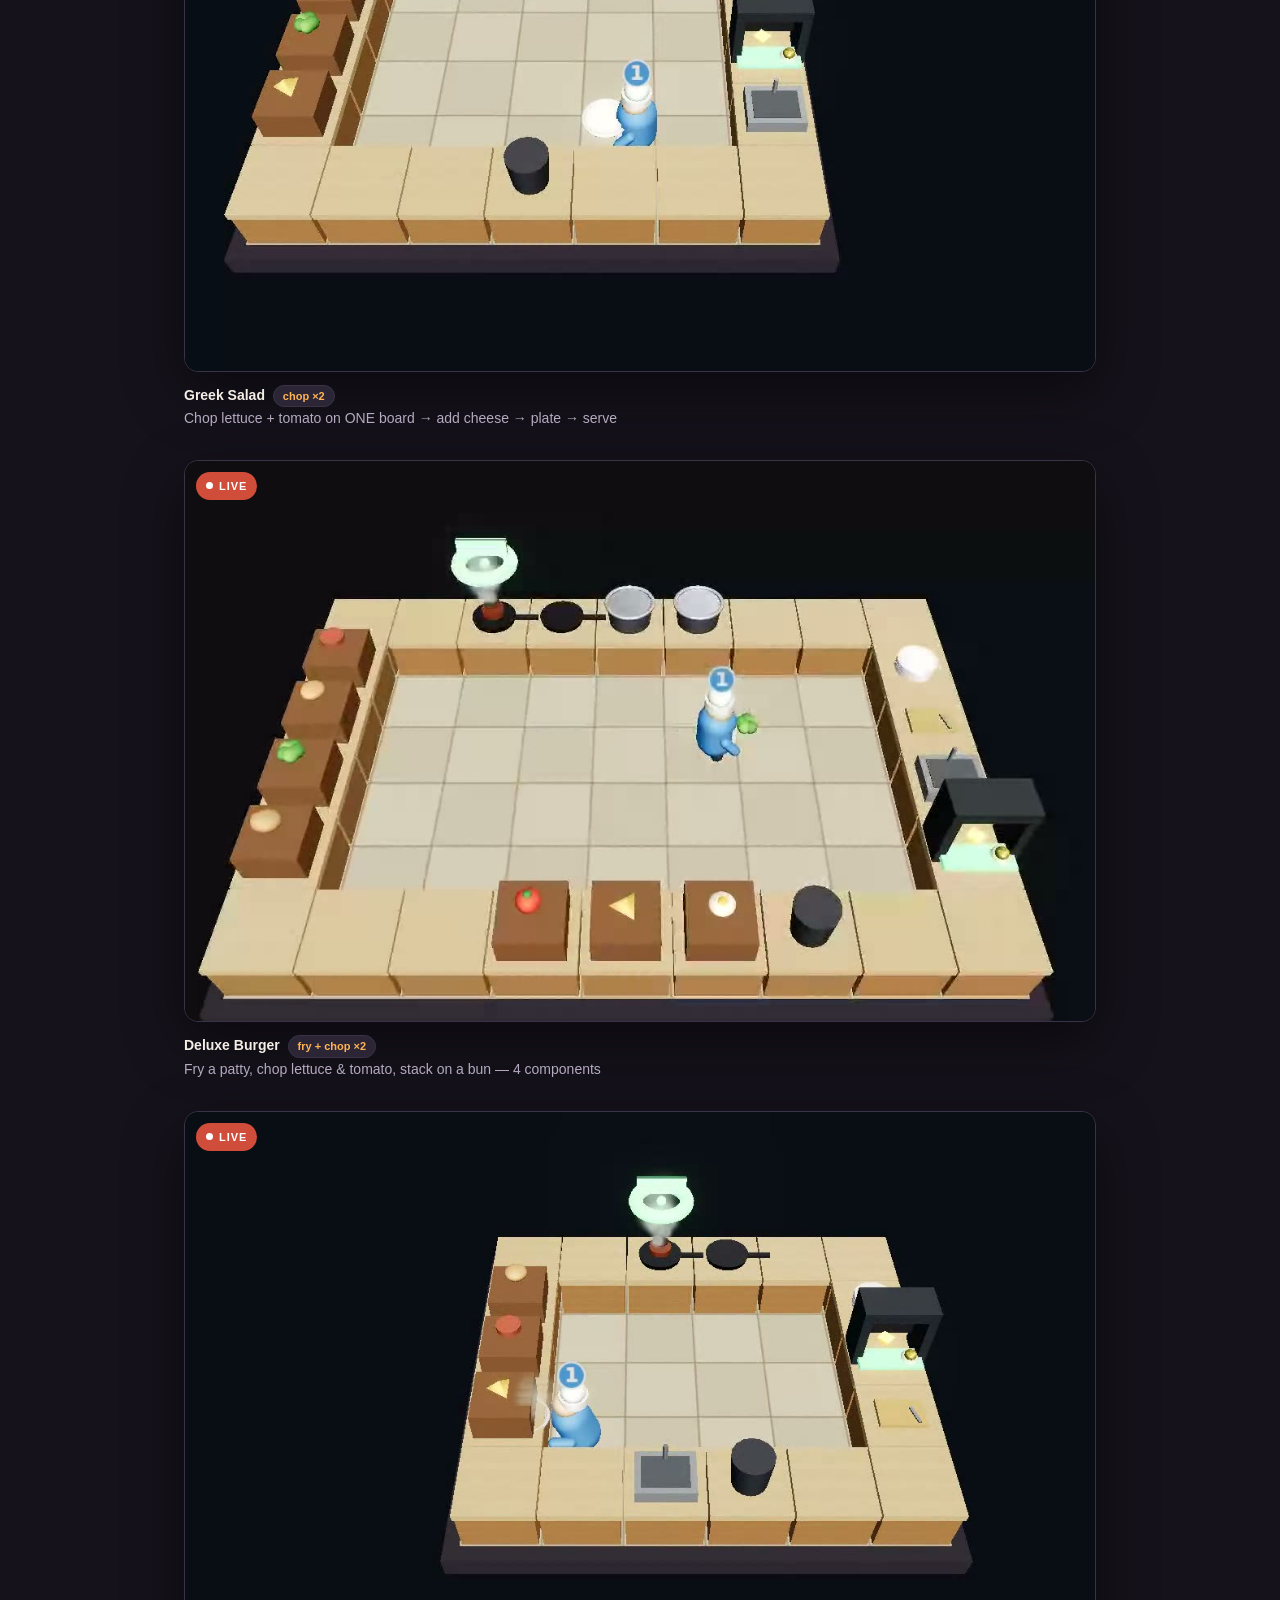
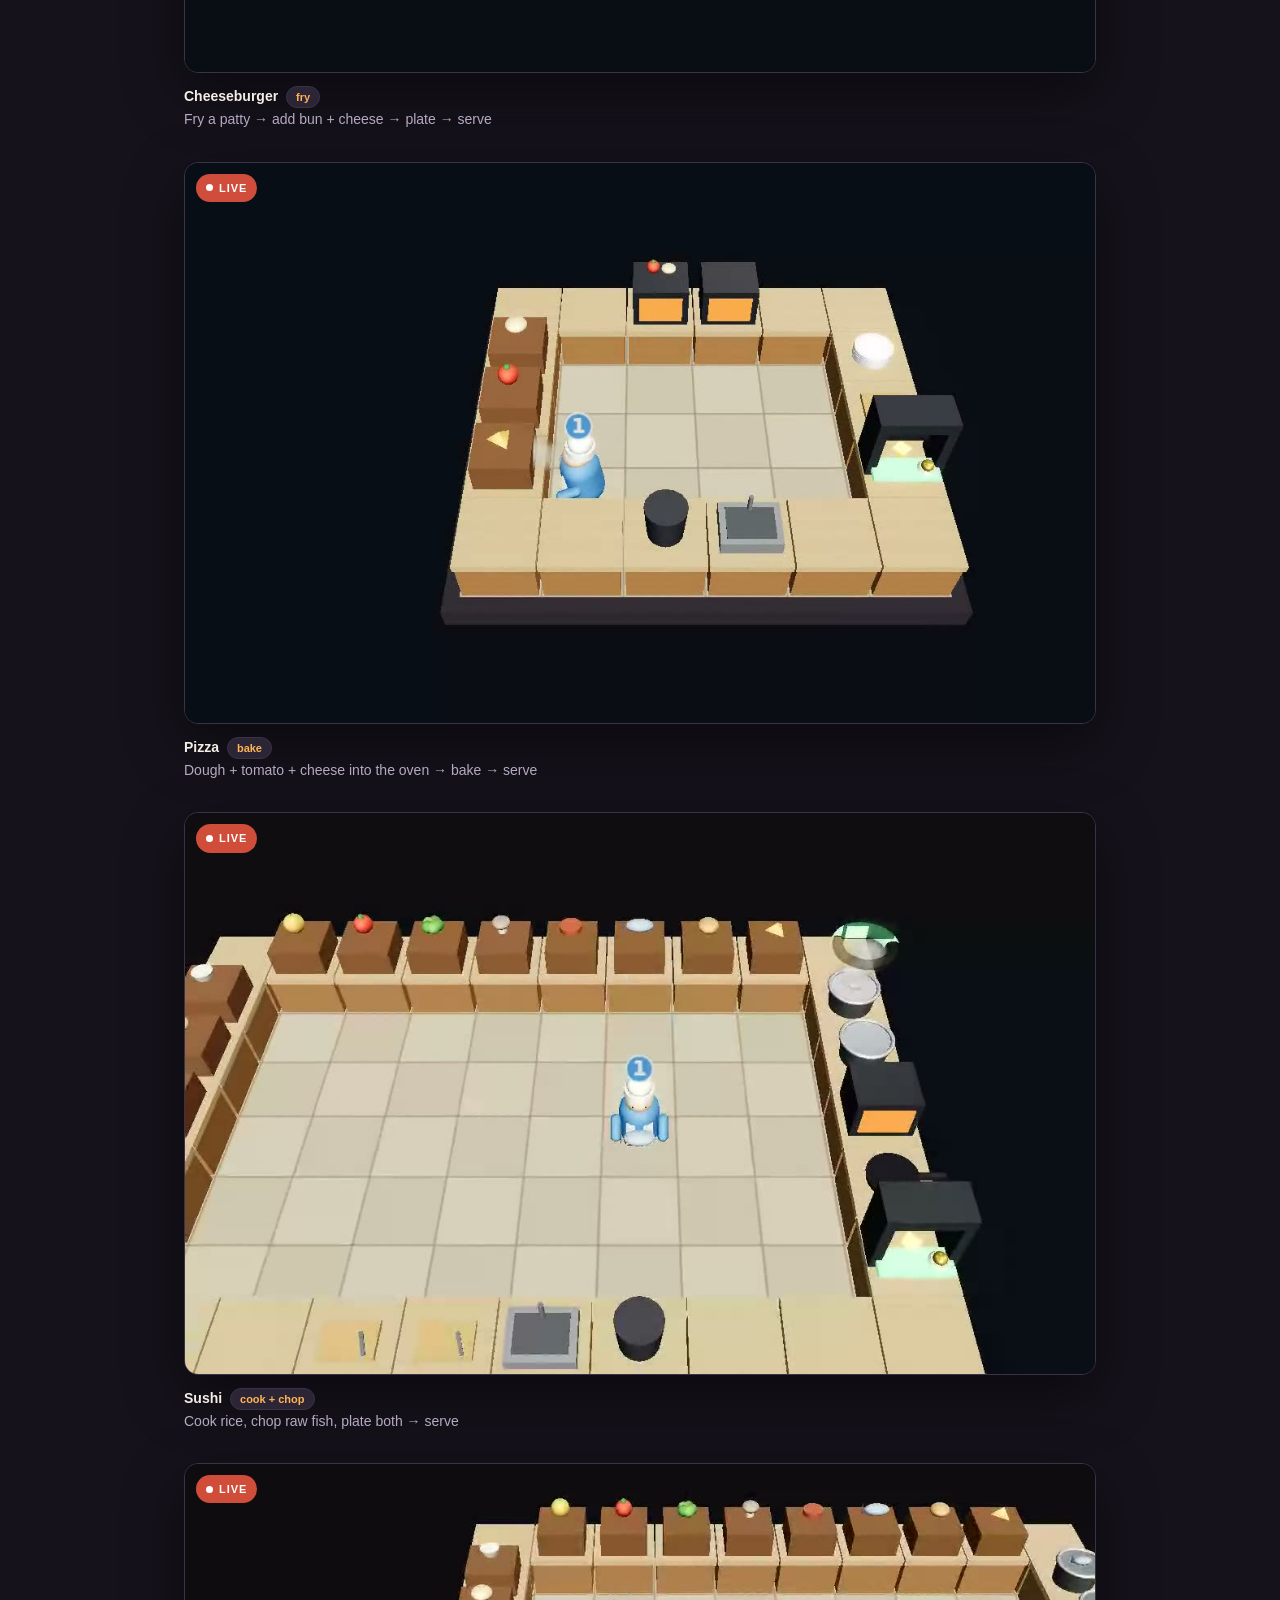
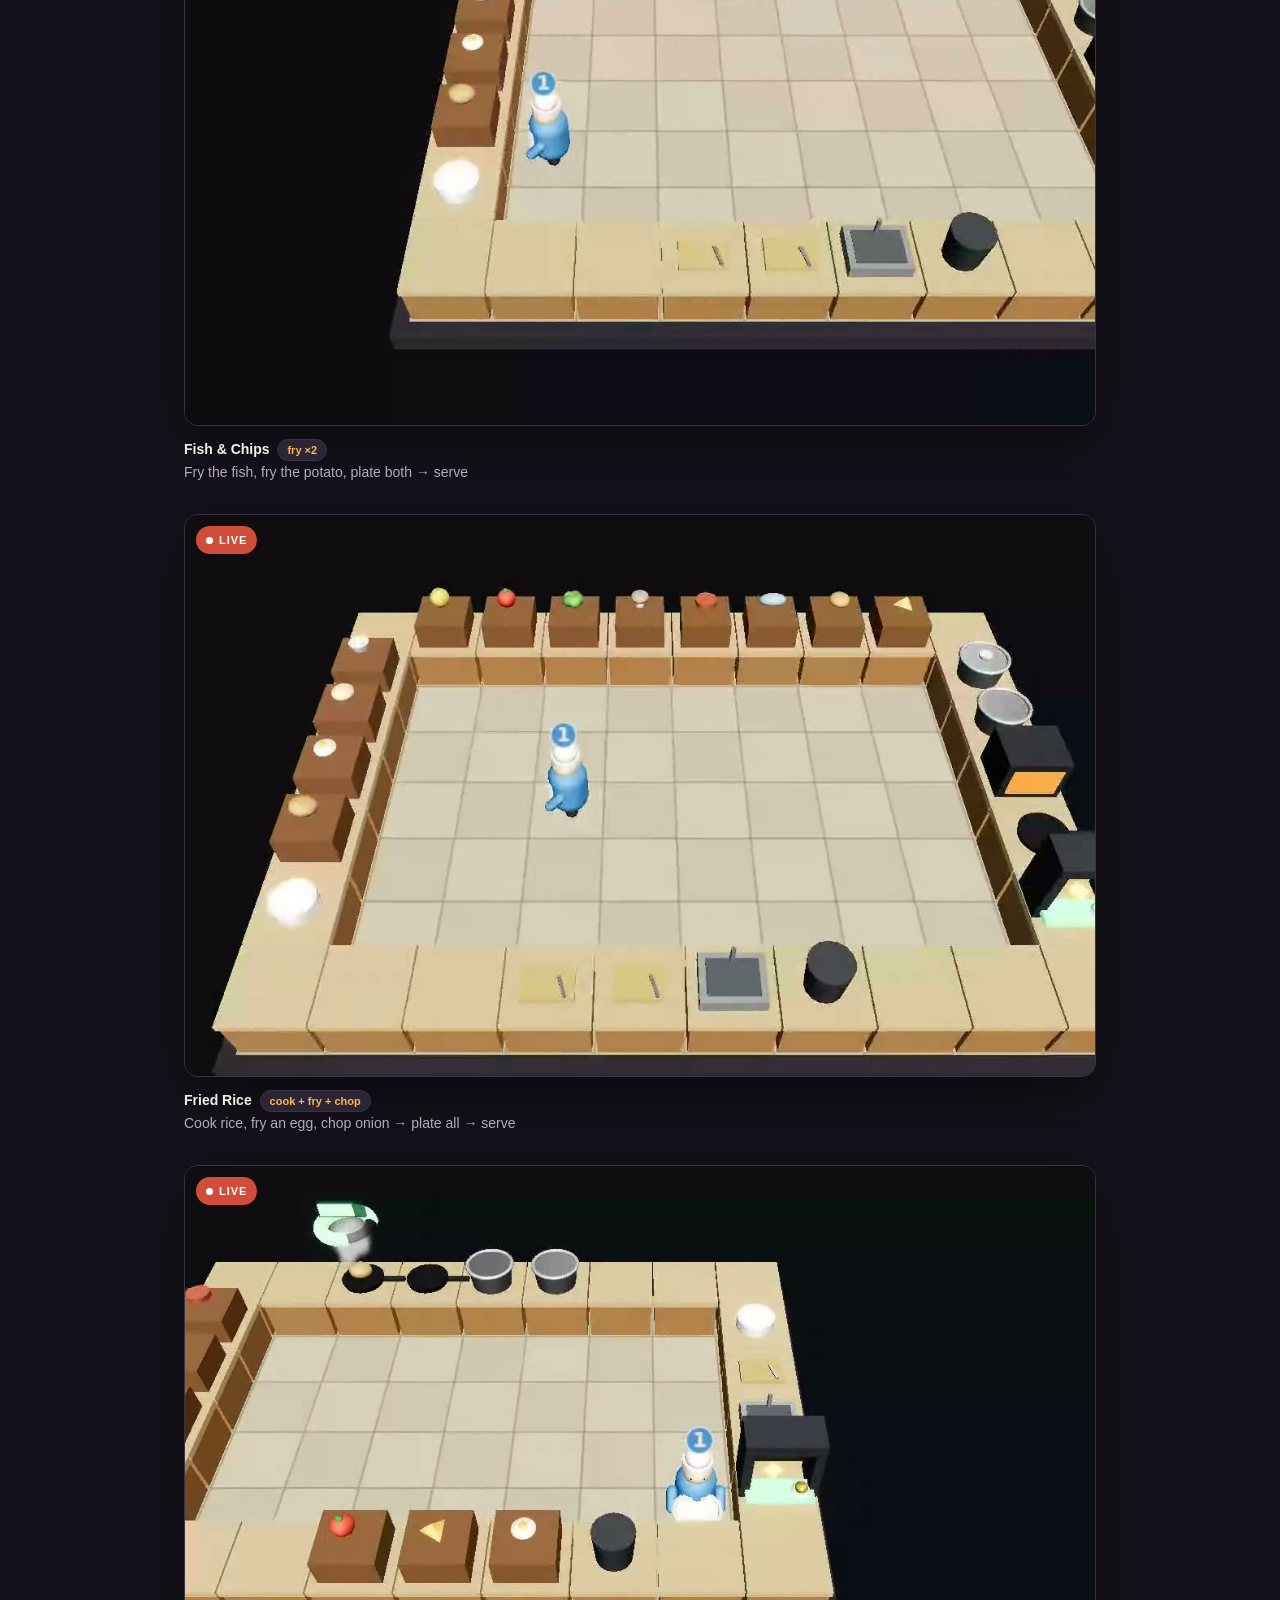
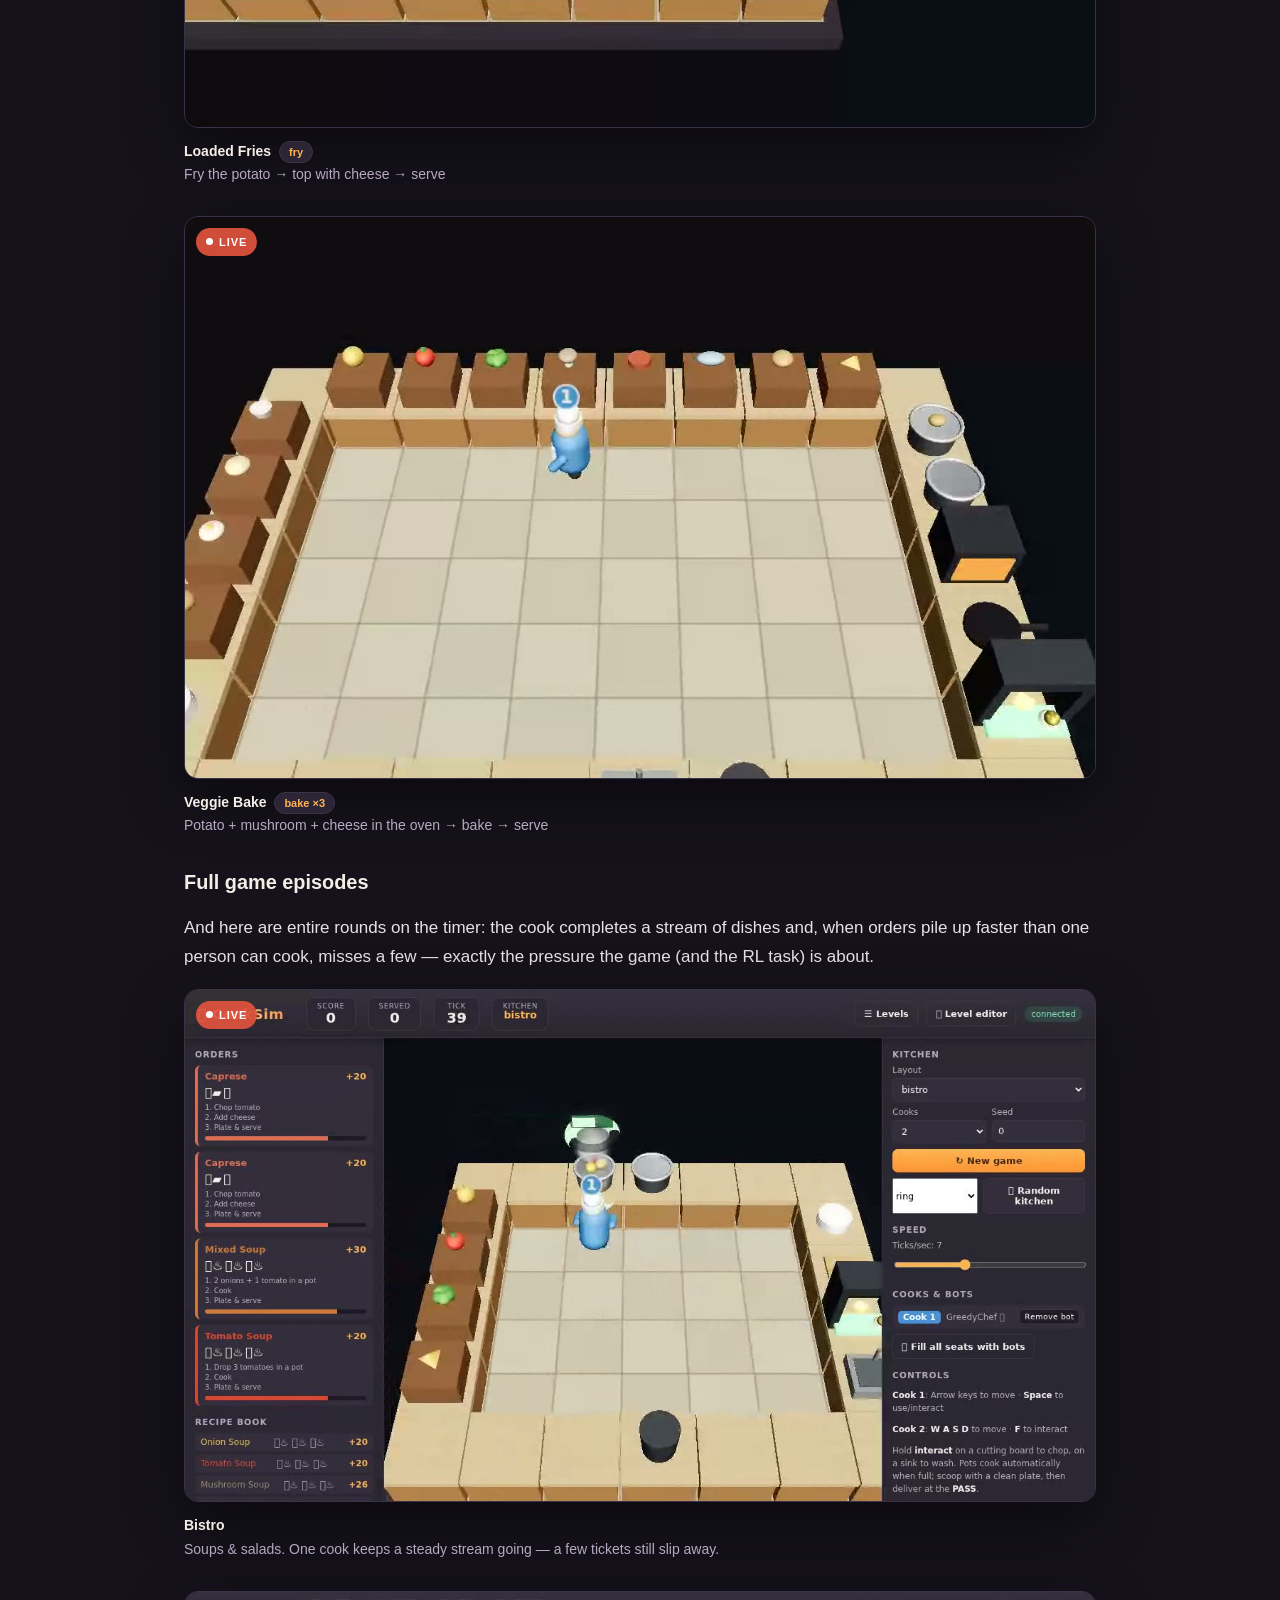
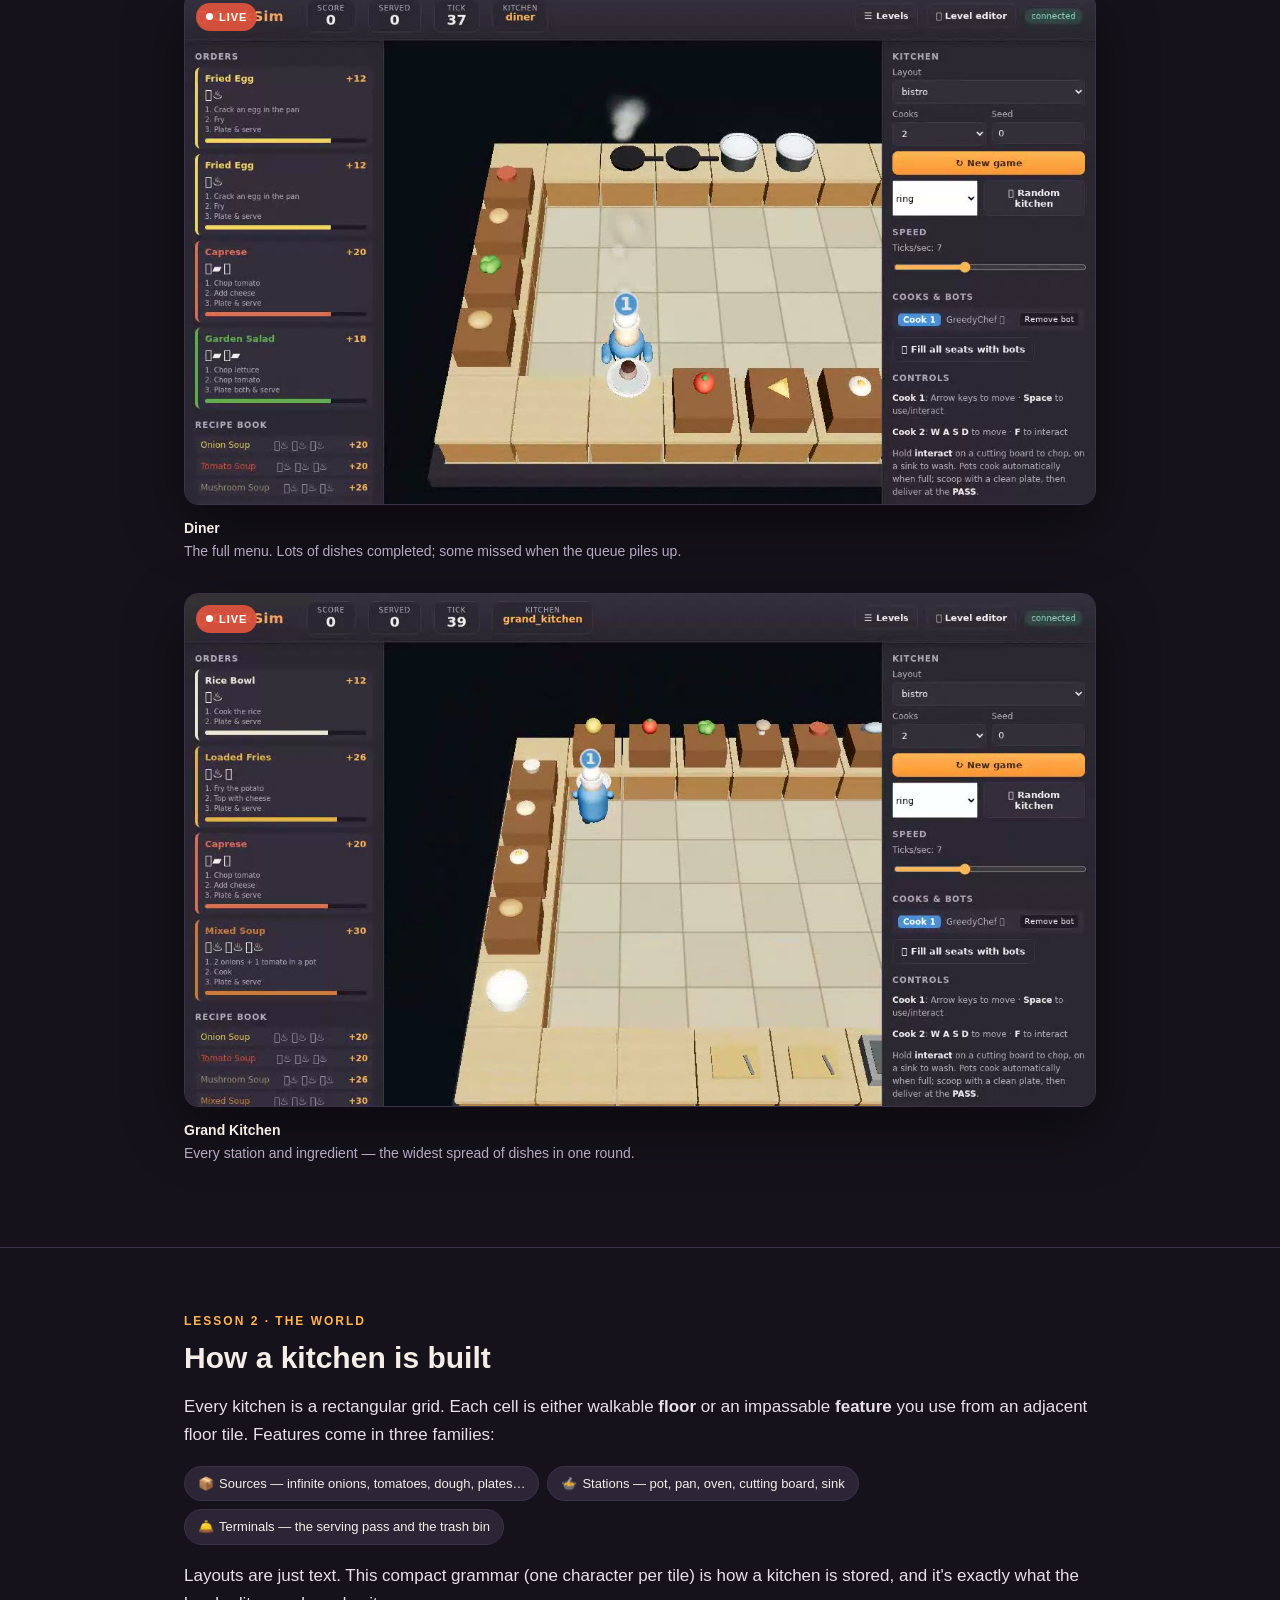
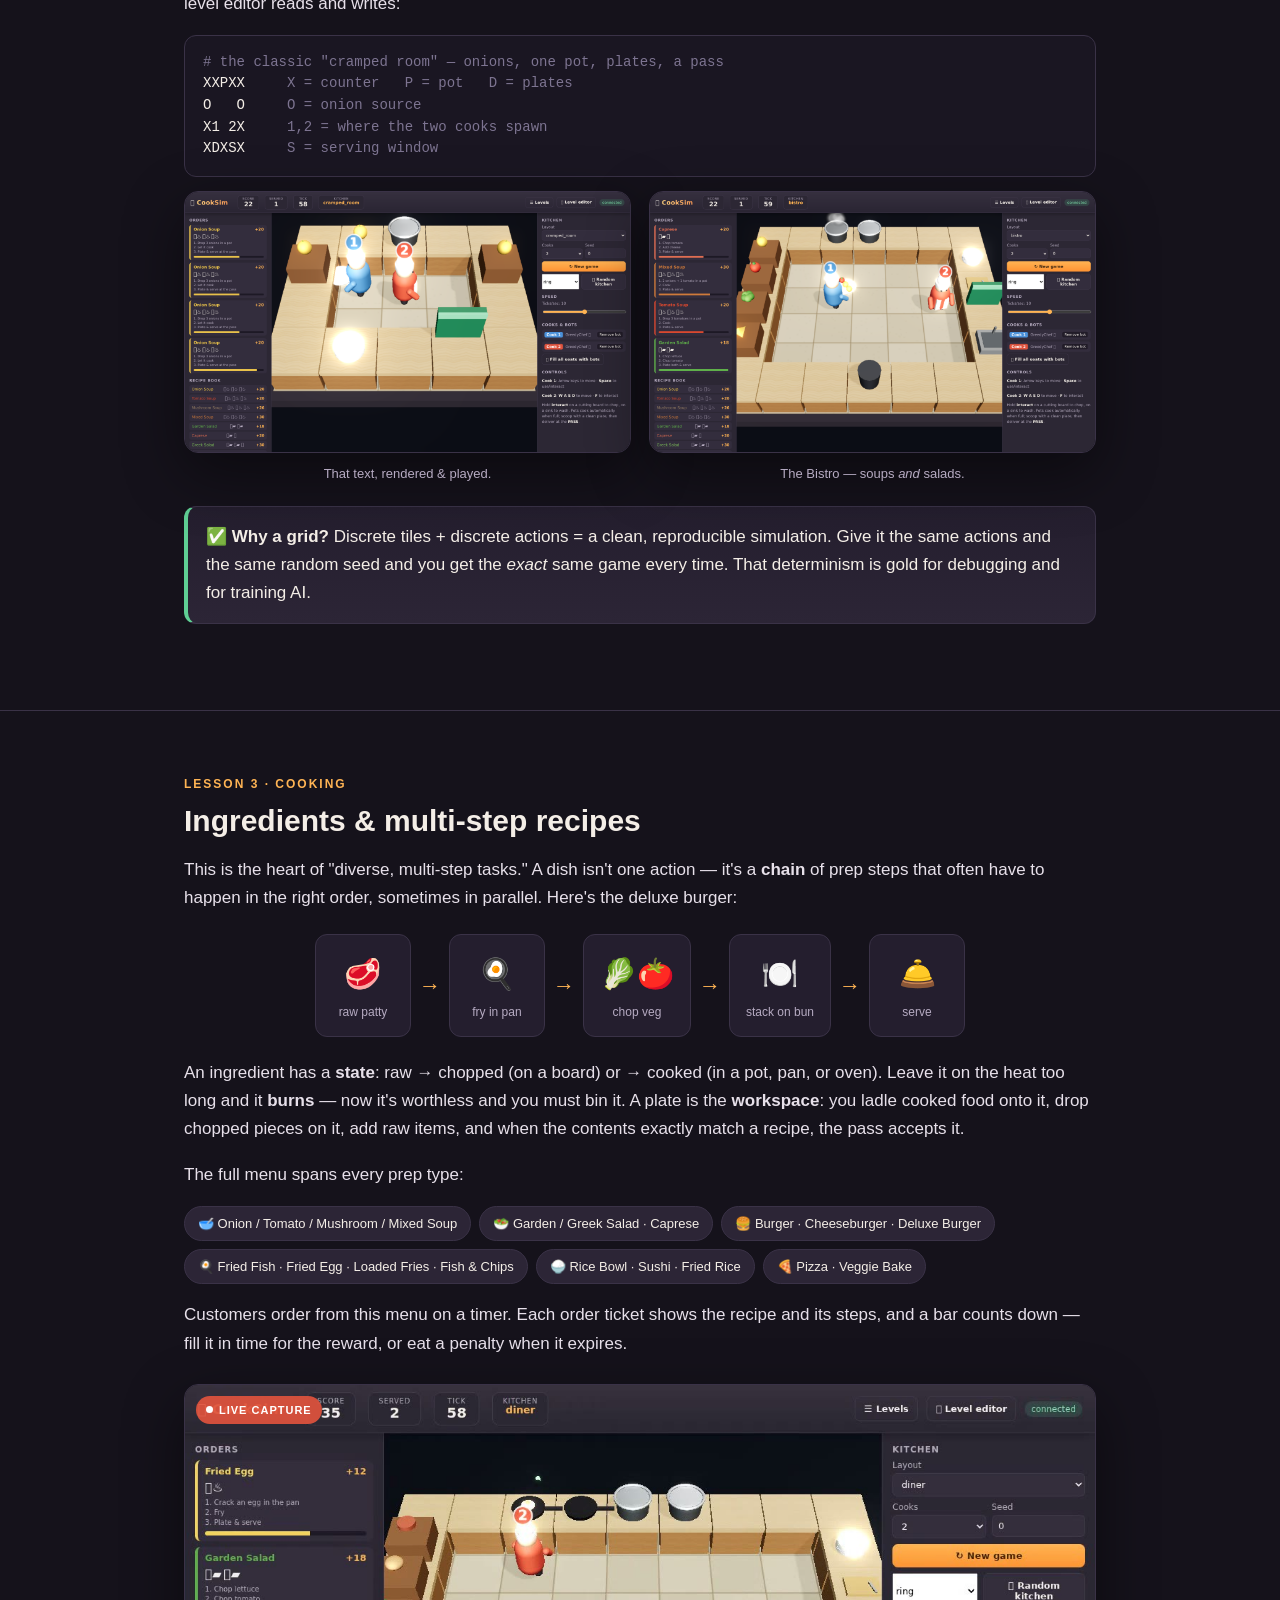
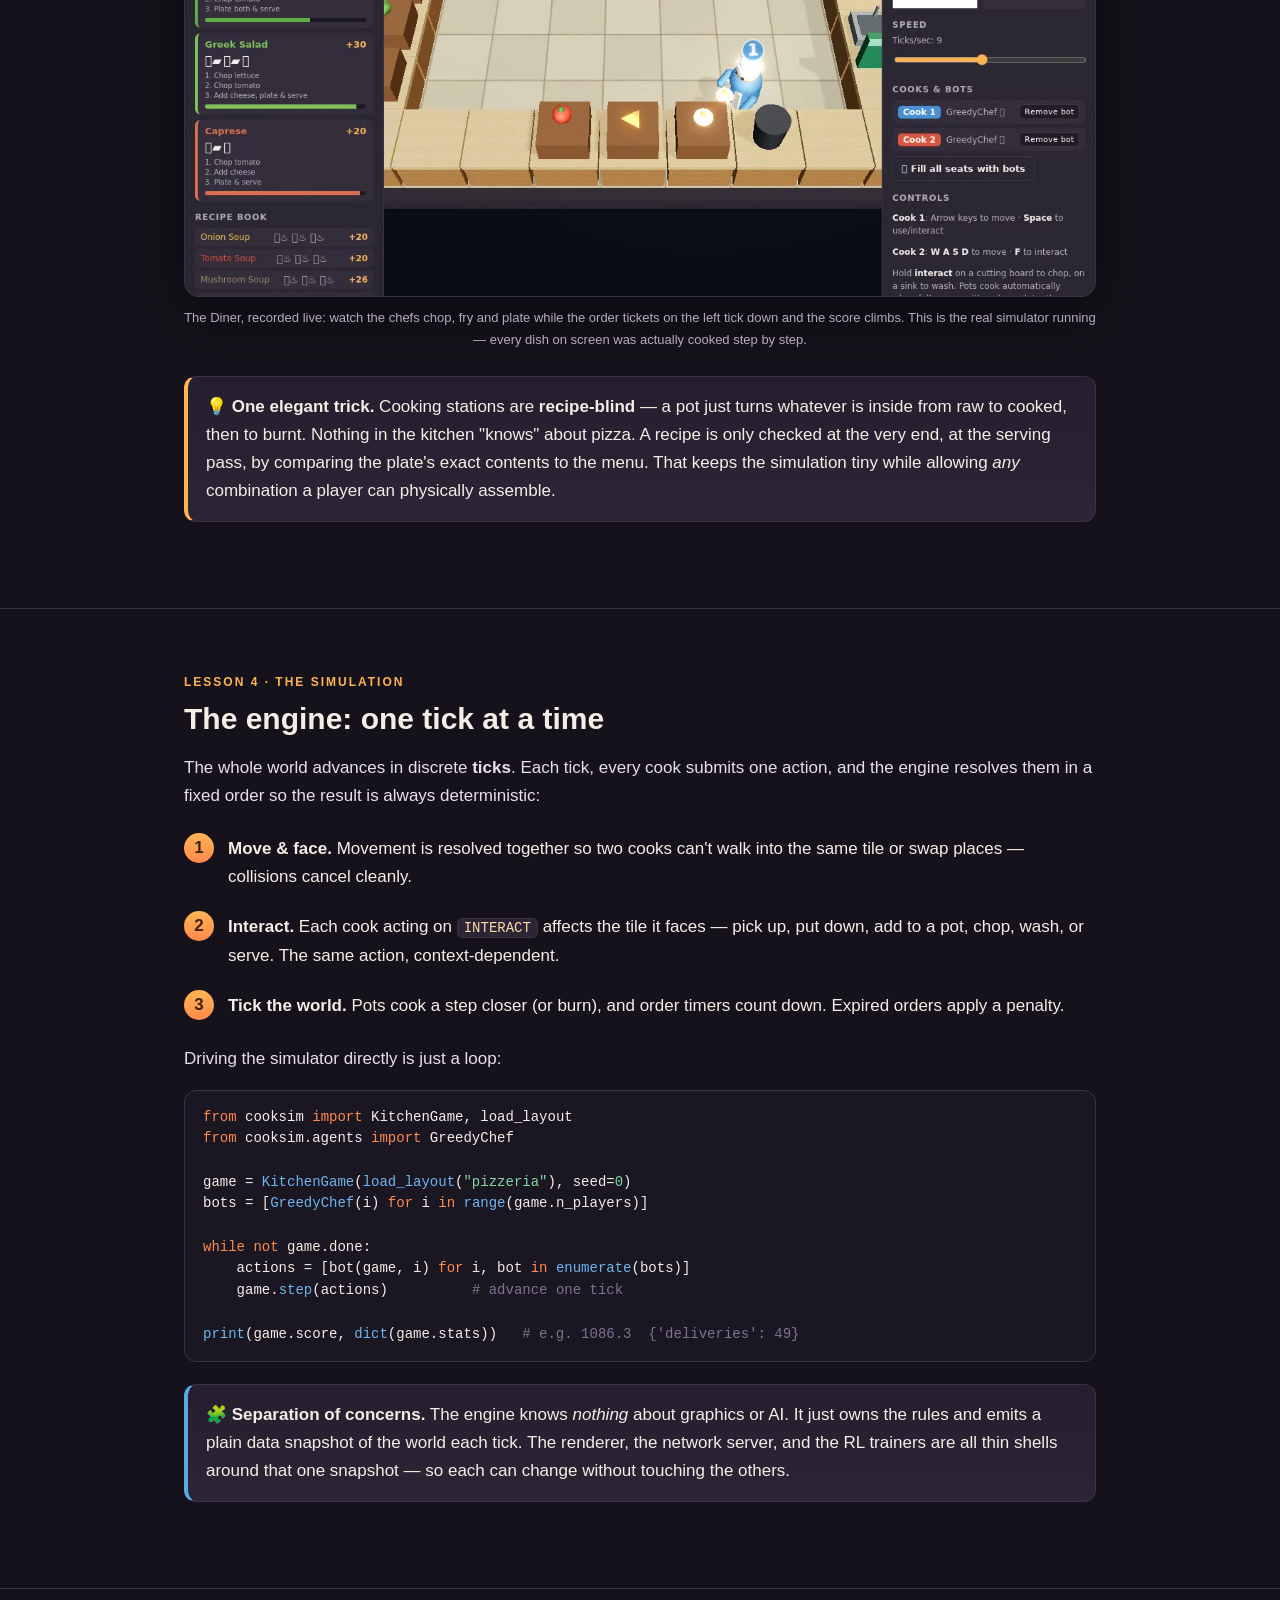
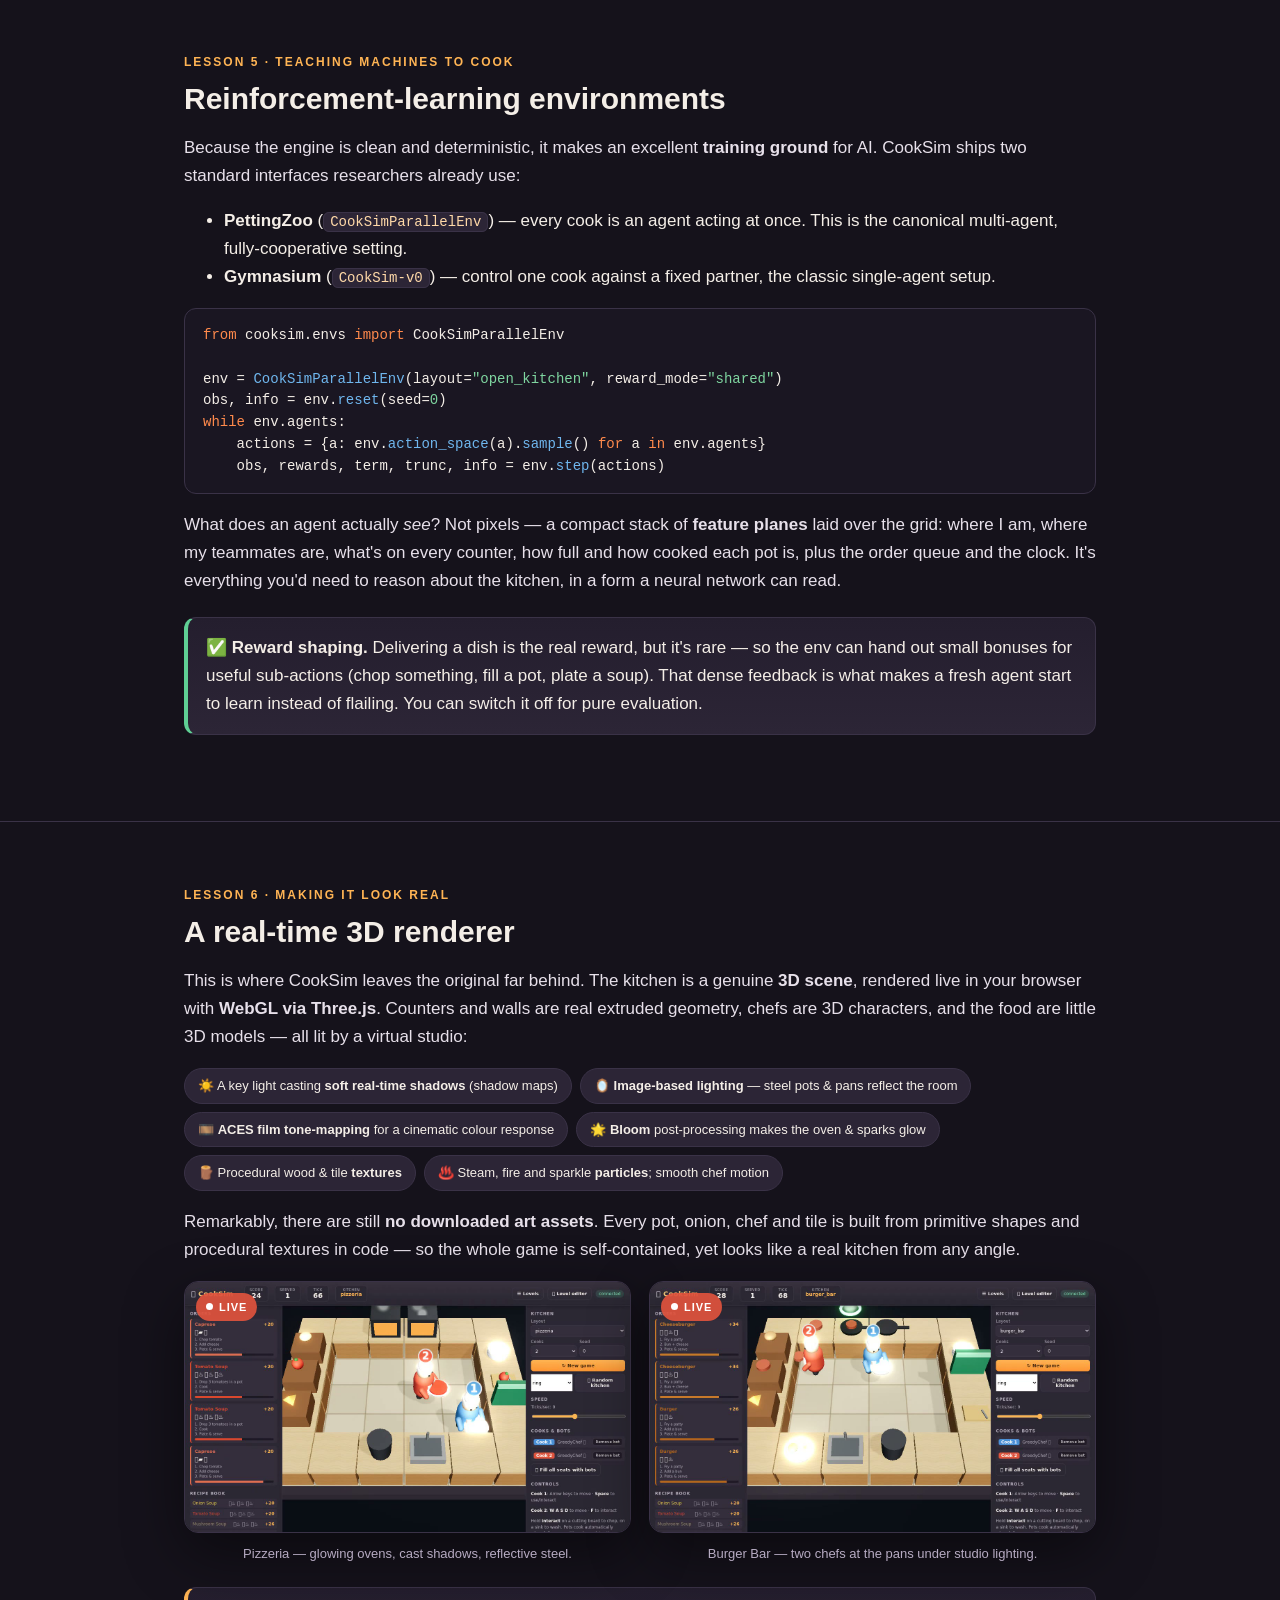
==== commit 17110894: "Add interactive Taxonomy subpage: the compositional event space A new site/taxonomy.html with click-" ====
--- a/site/index.html
+++ b/site/index.html
@@ -116,6 +116,7 @@
   <a href="#render">Rendering</a>
   <a href="#ai">AI chef</a>
   <a href="#editor">Editor</a>
+  <a href="taxonomy.html" style="color:var(--blue)">▤ Taxonomy</a>
   <span class="spacer"></span>
   <a href="#play" style="color:var(--accent)">▶ Run it</a>
 </nav>
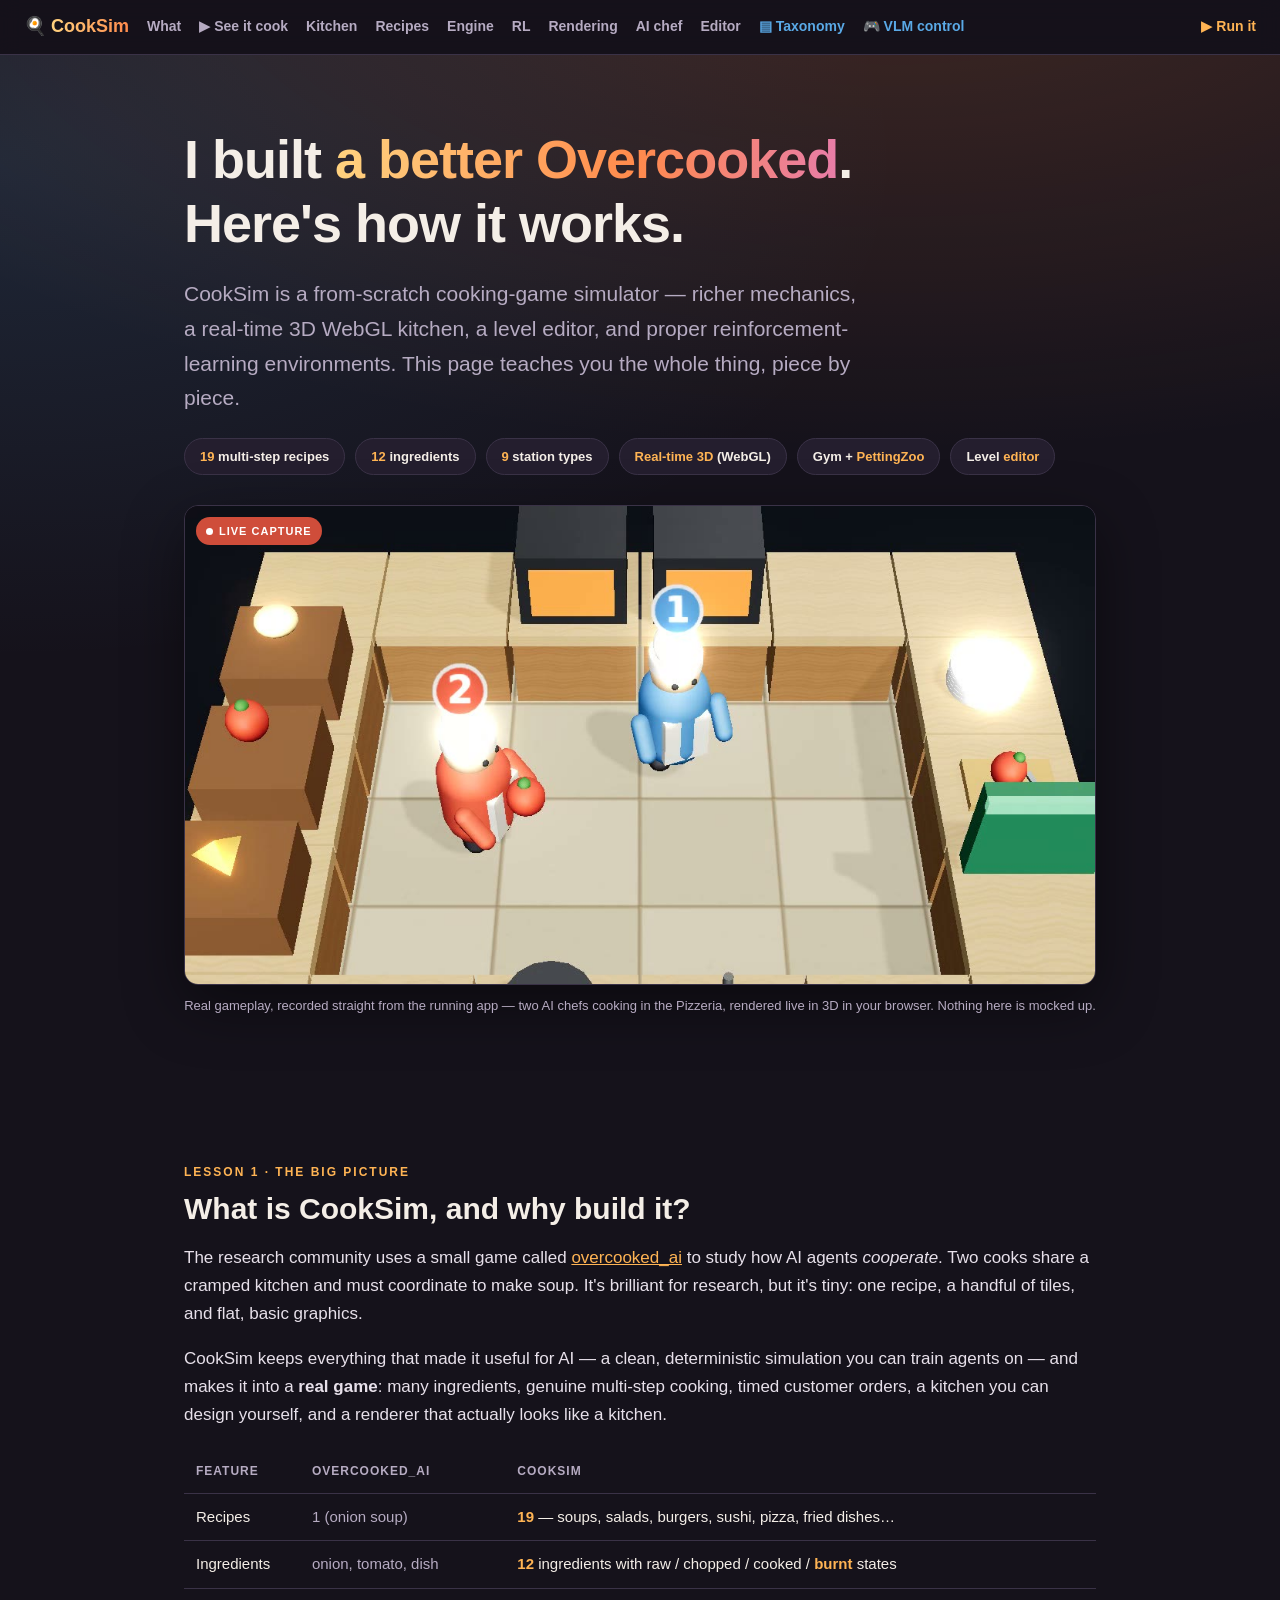
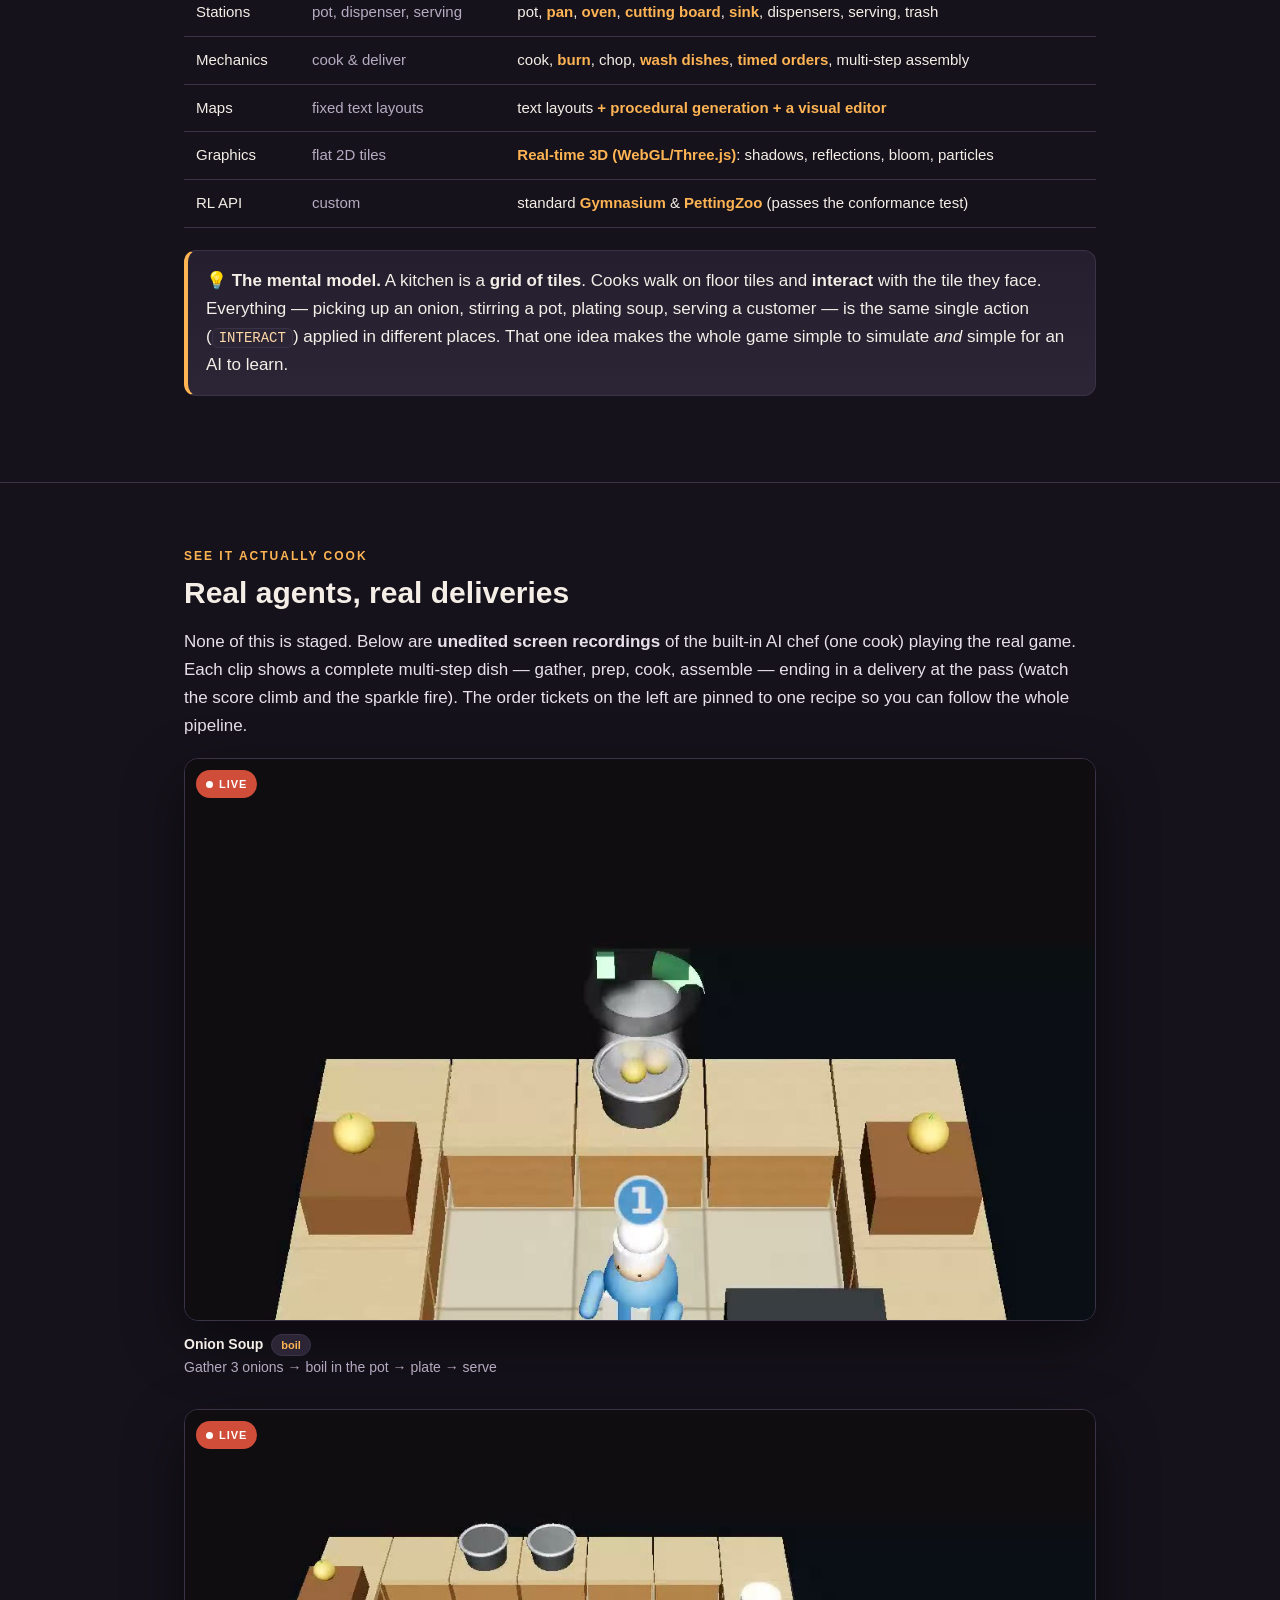
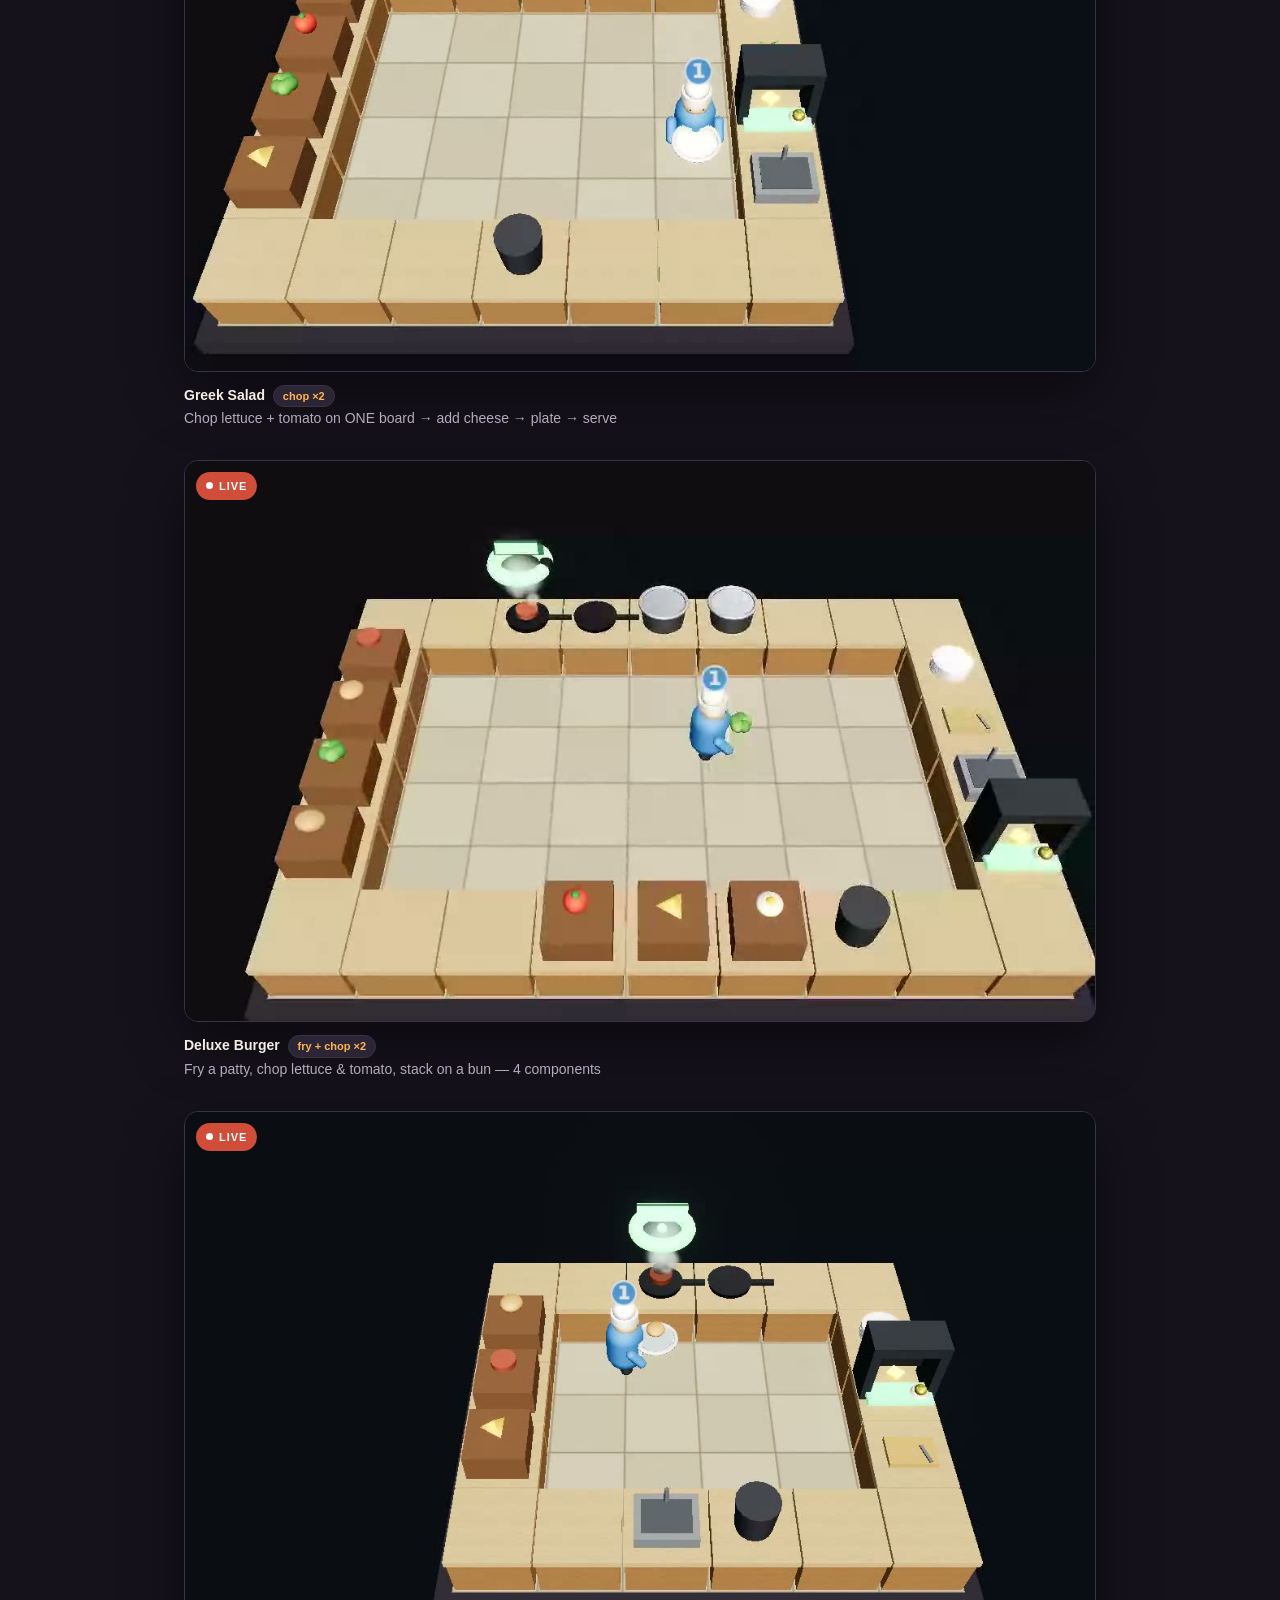
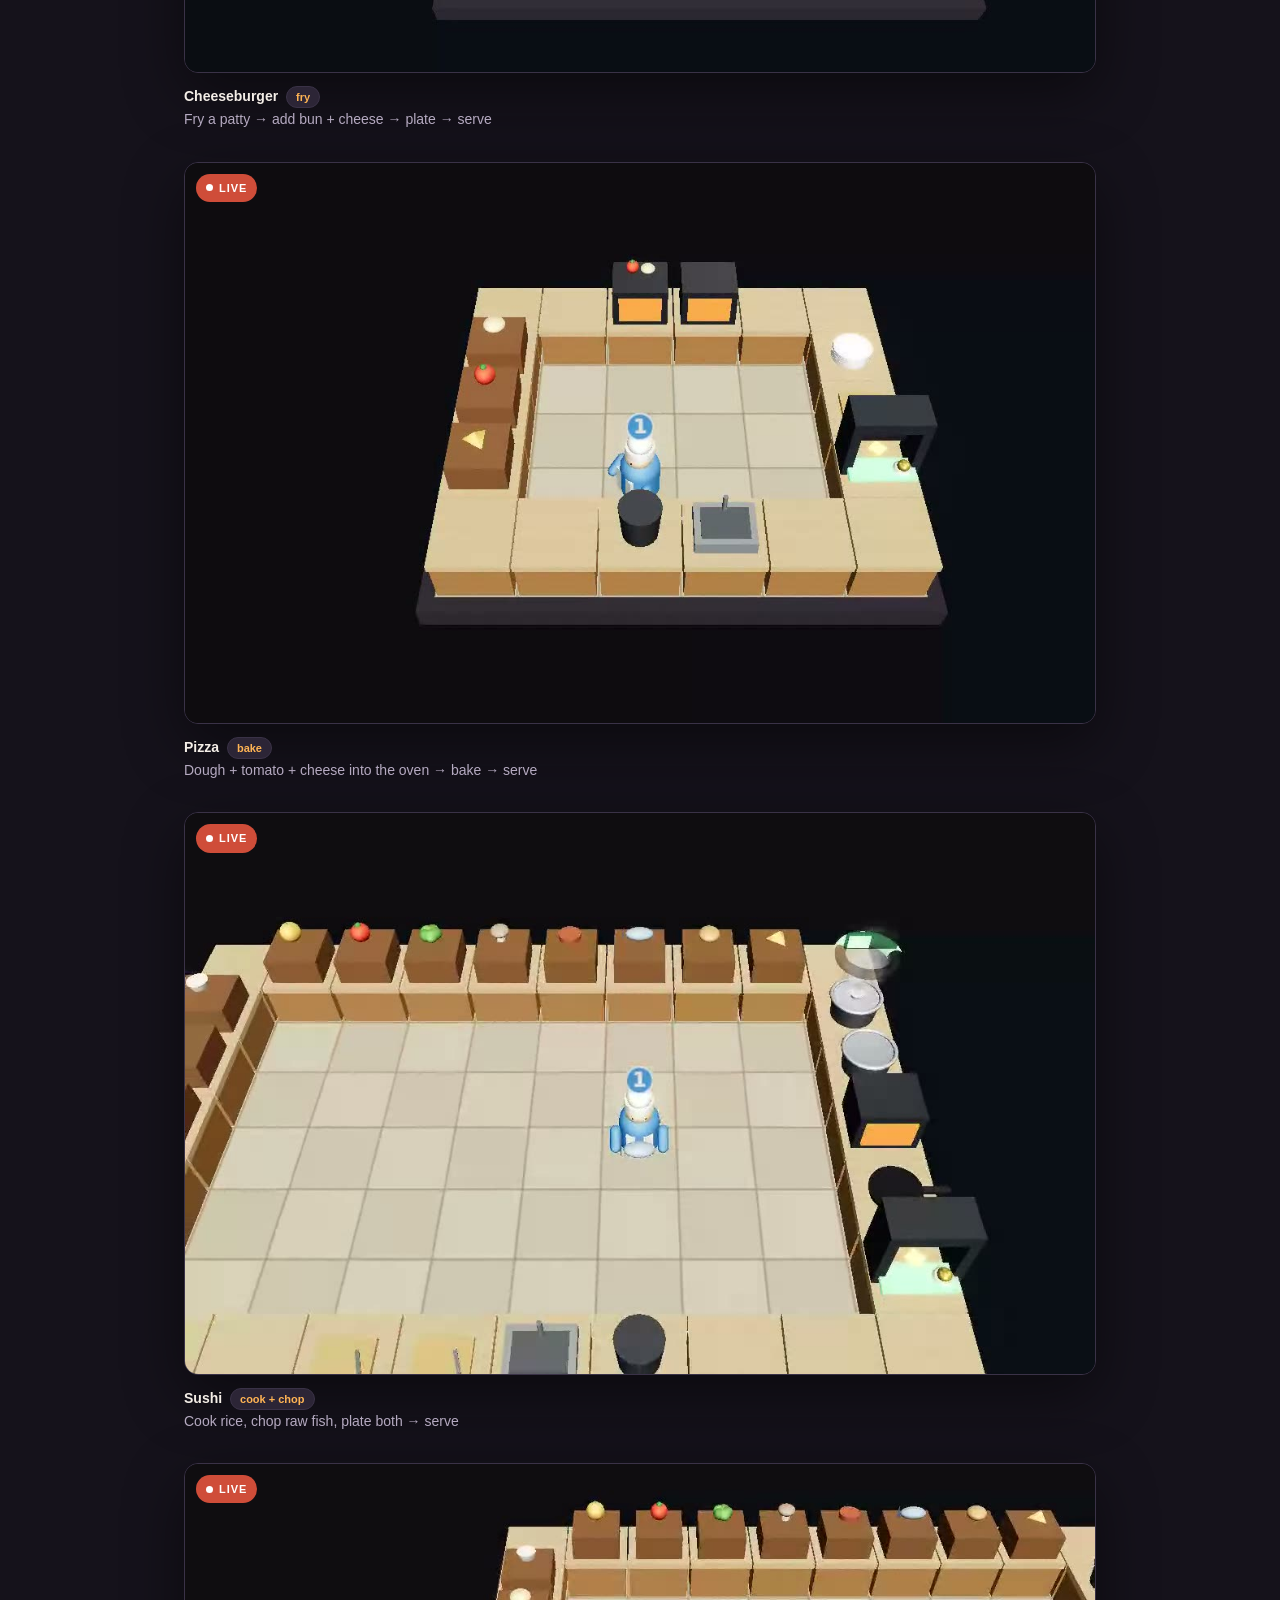
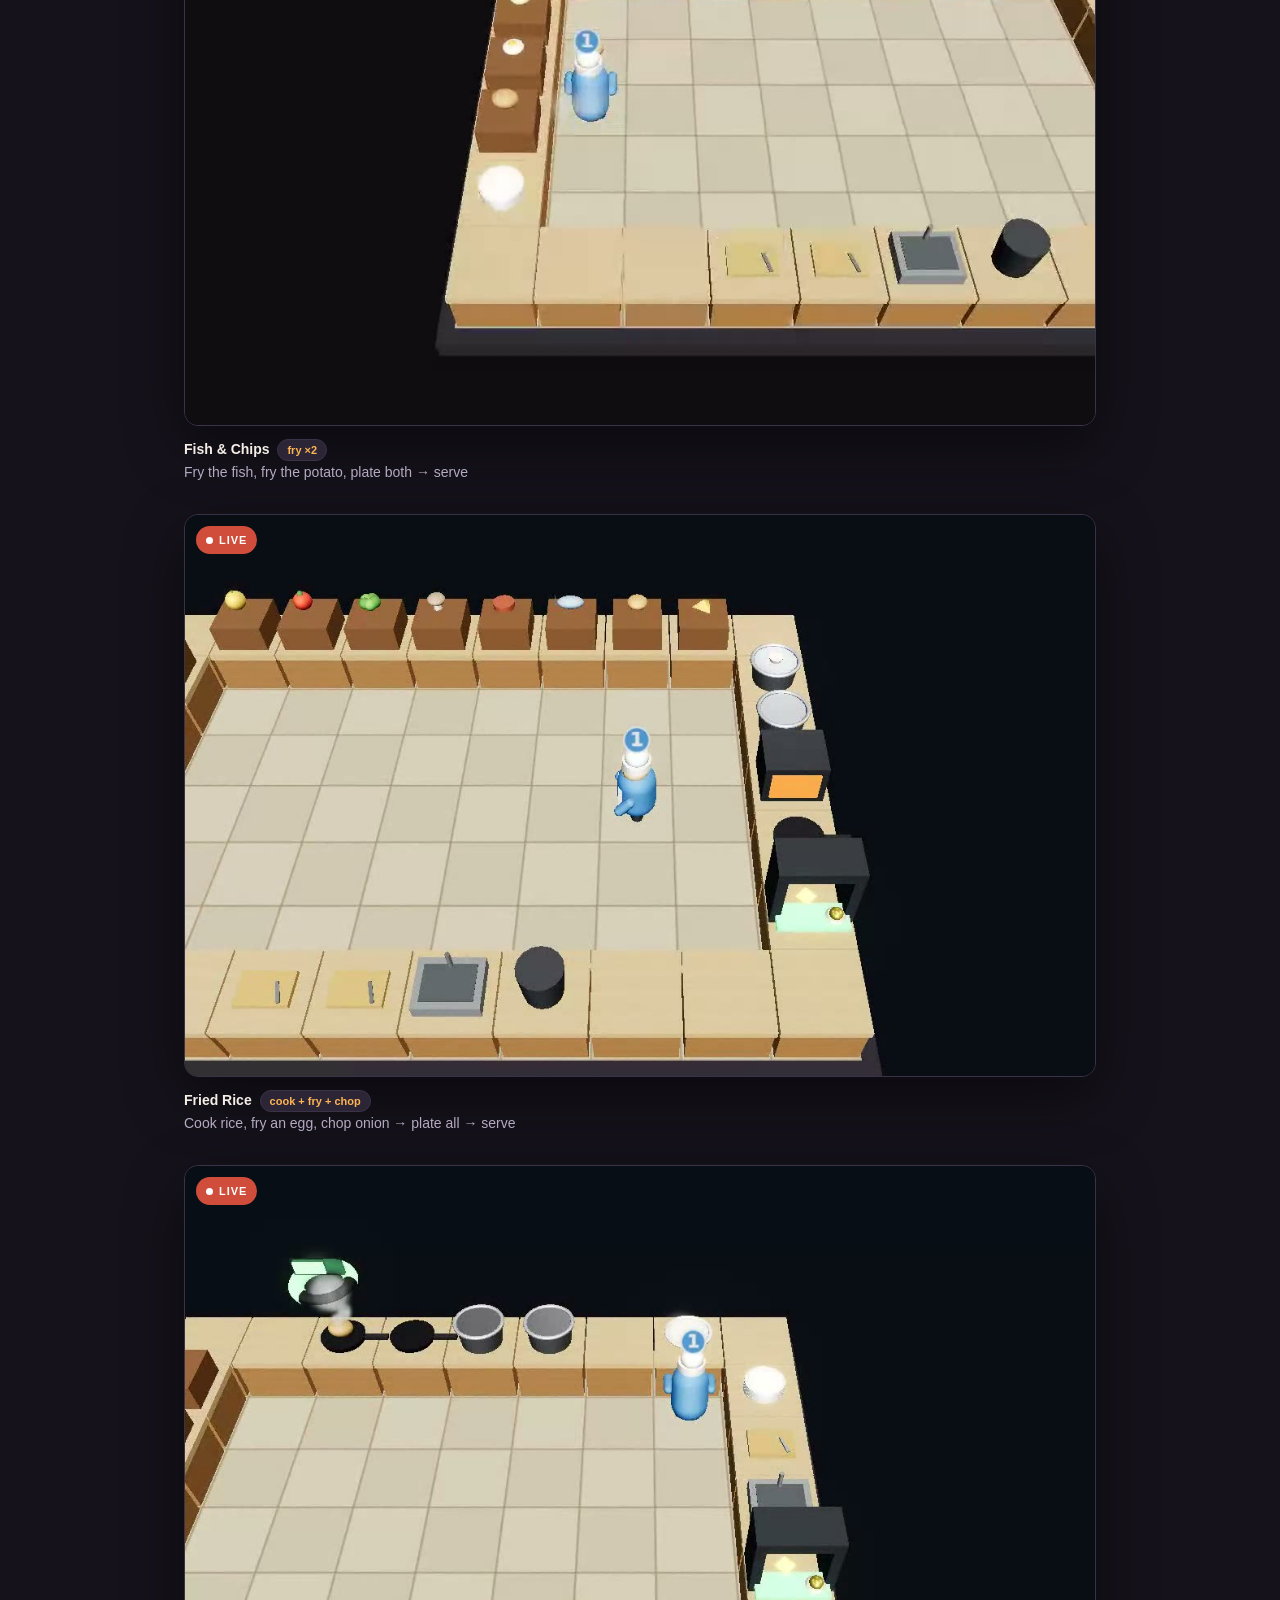
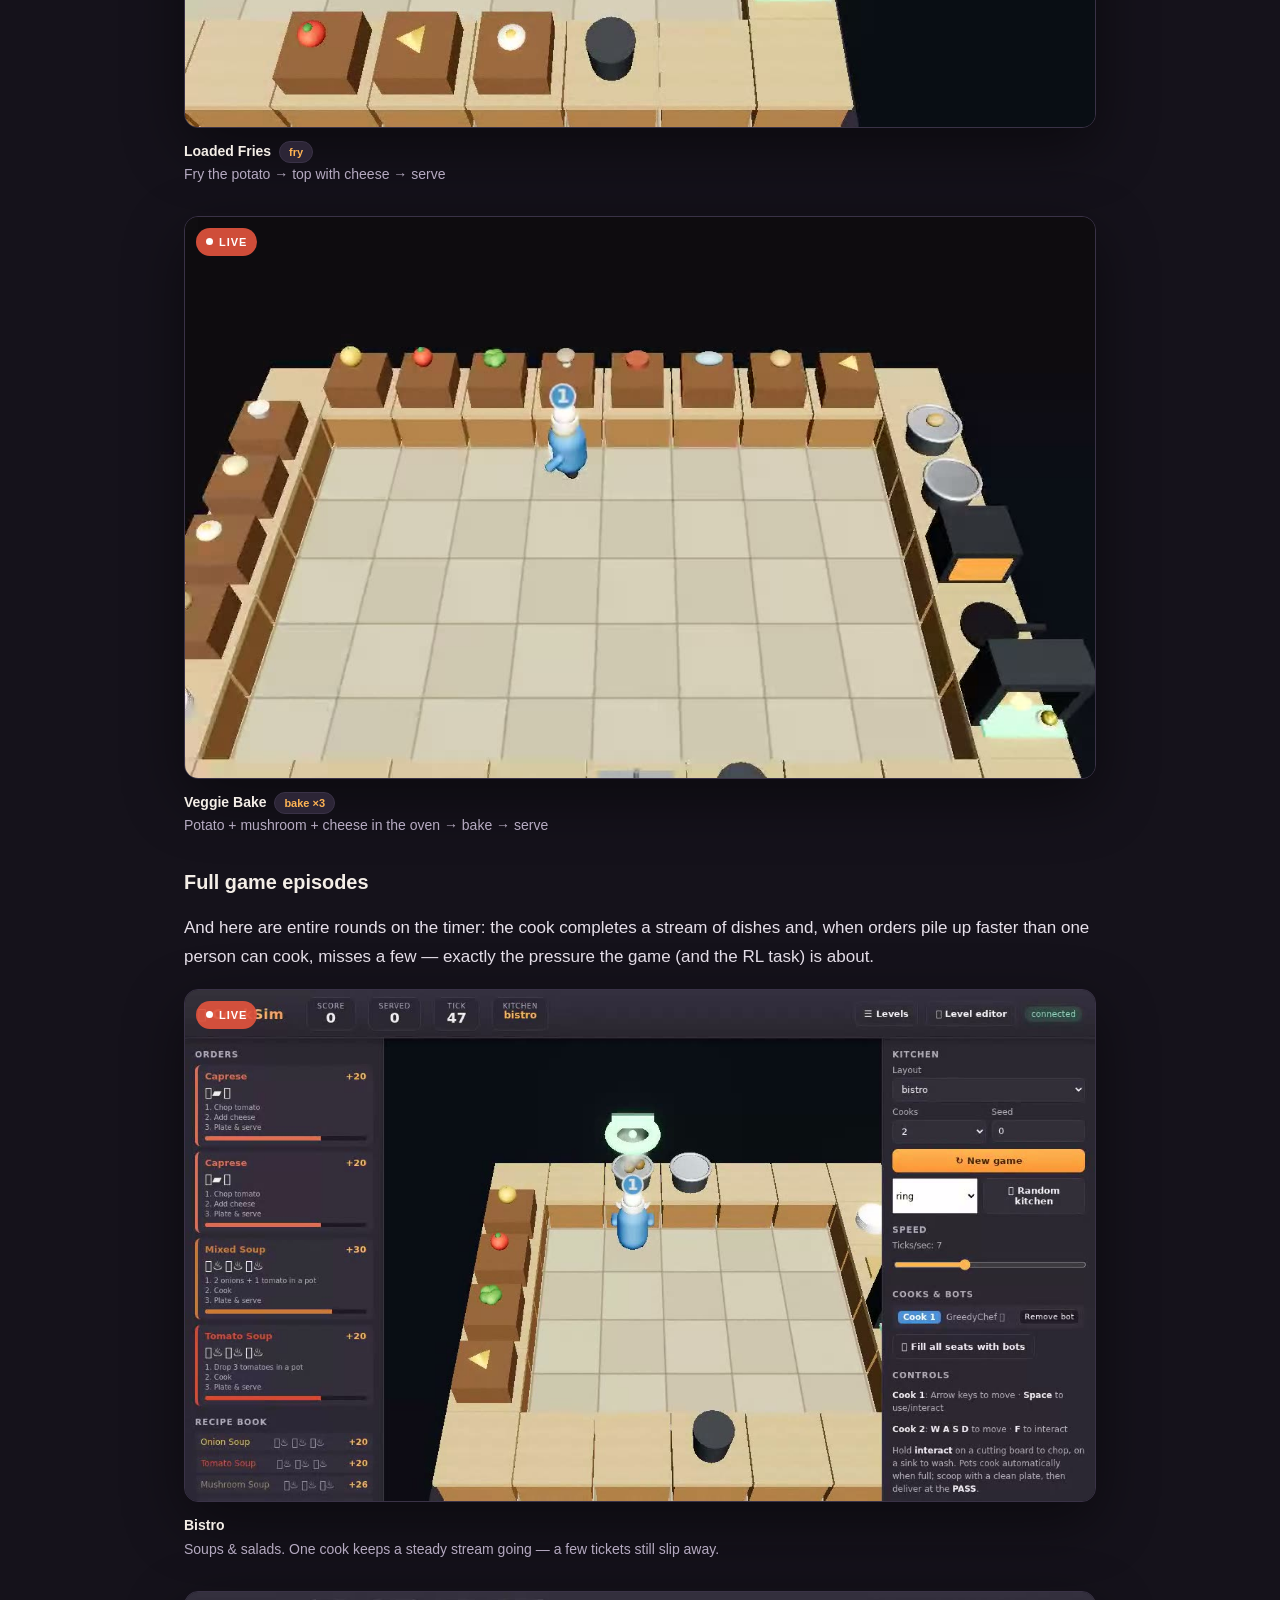
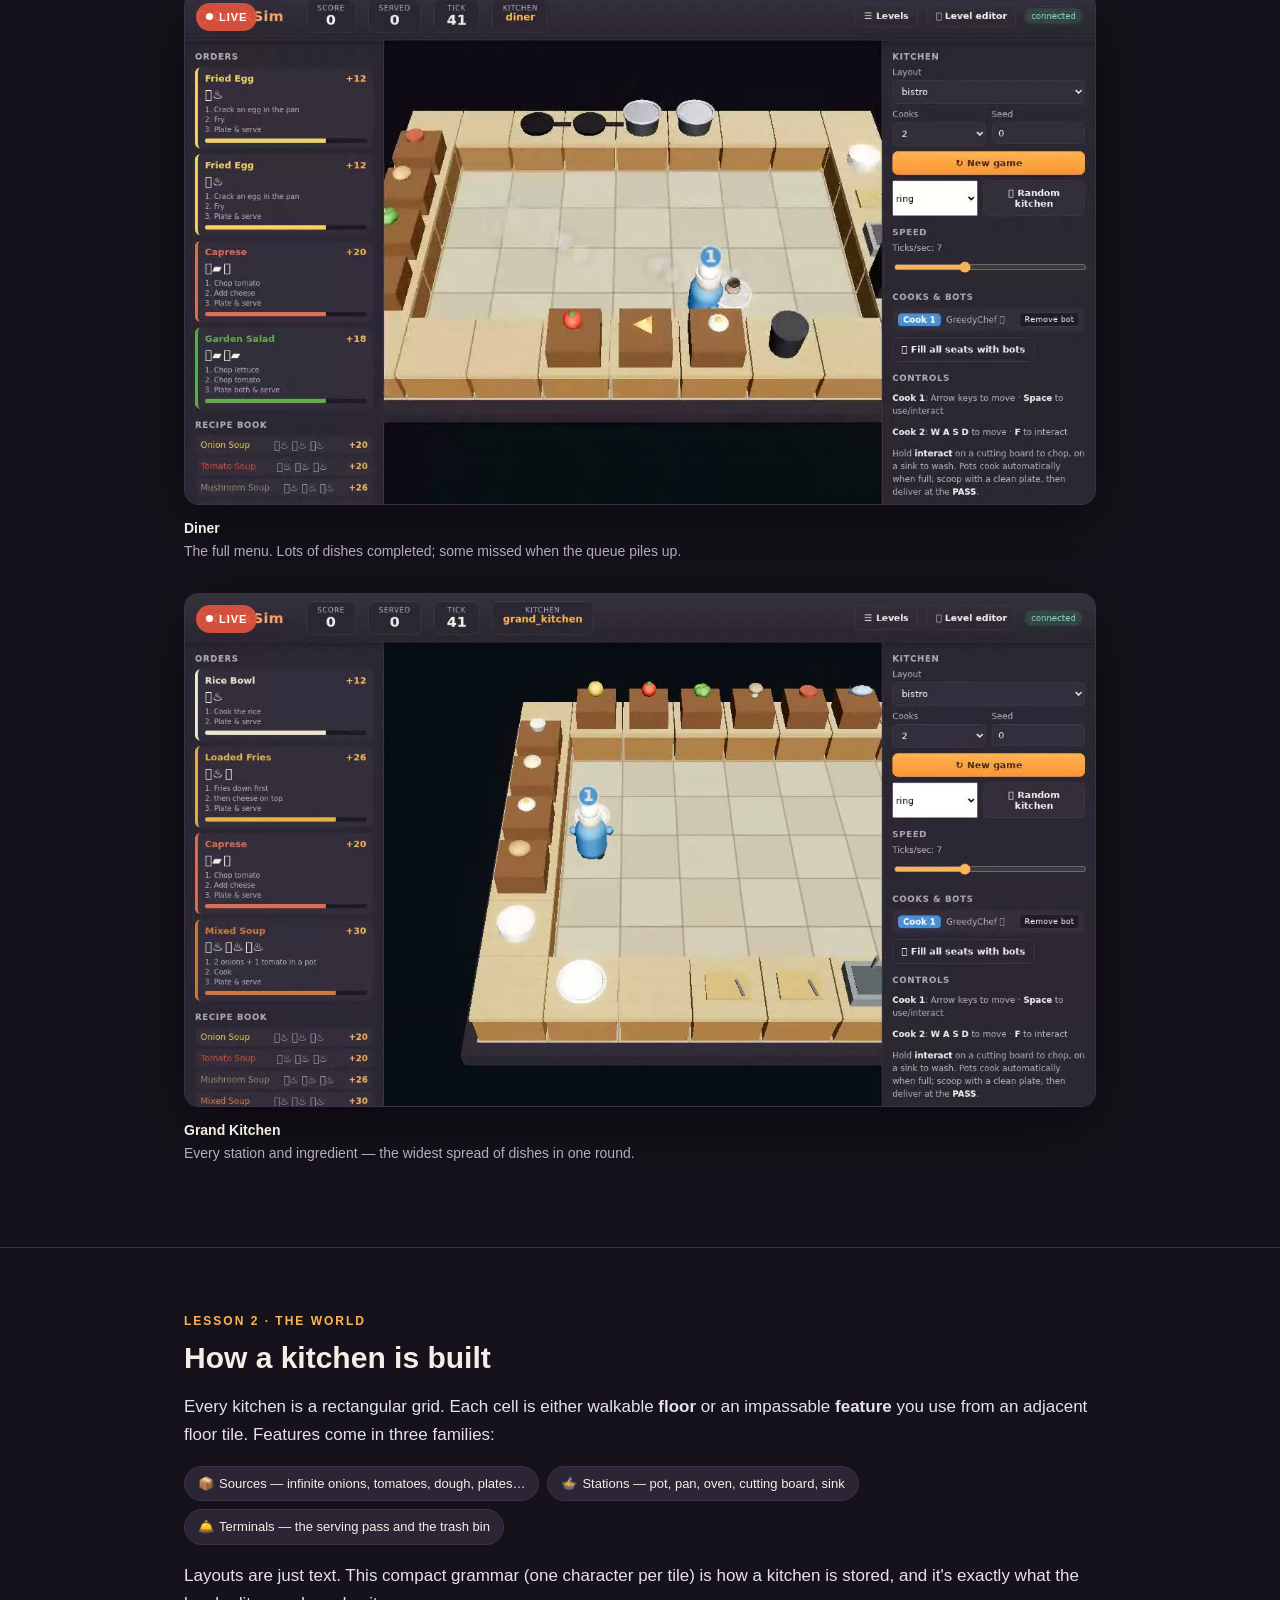
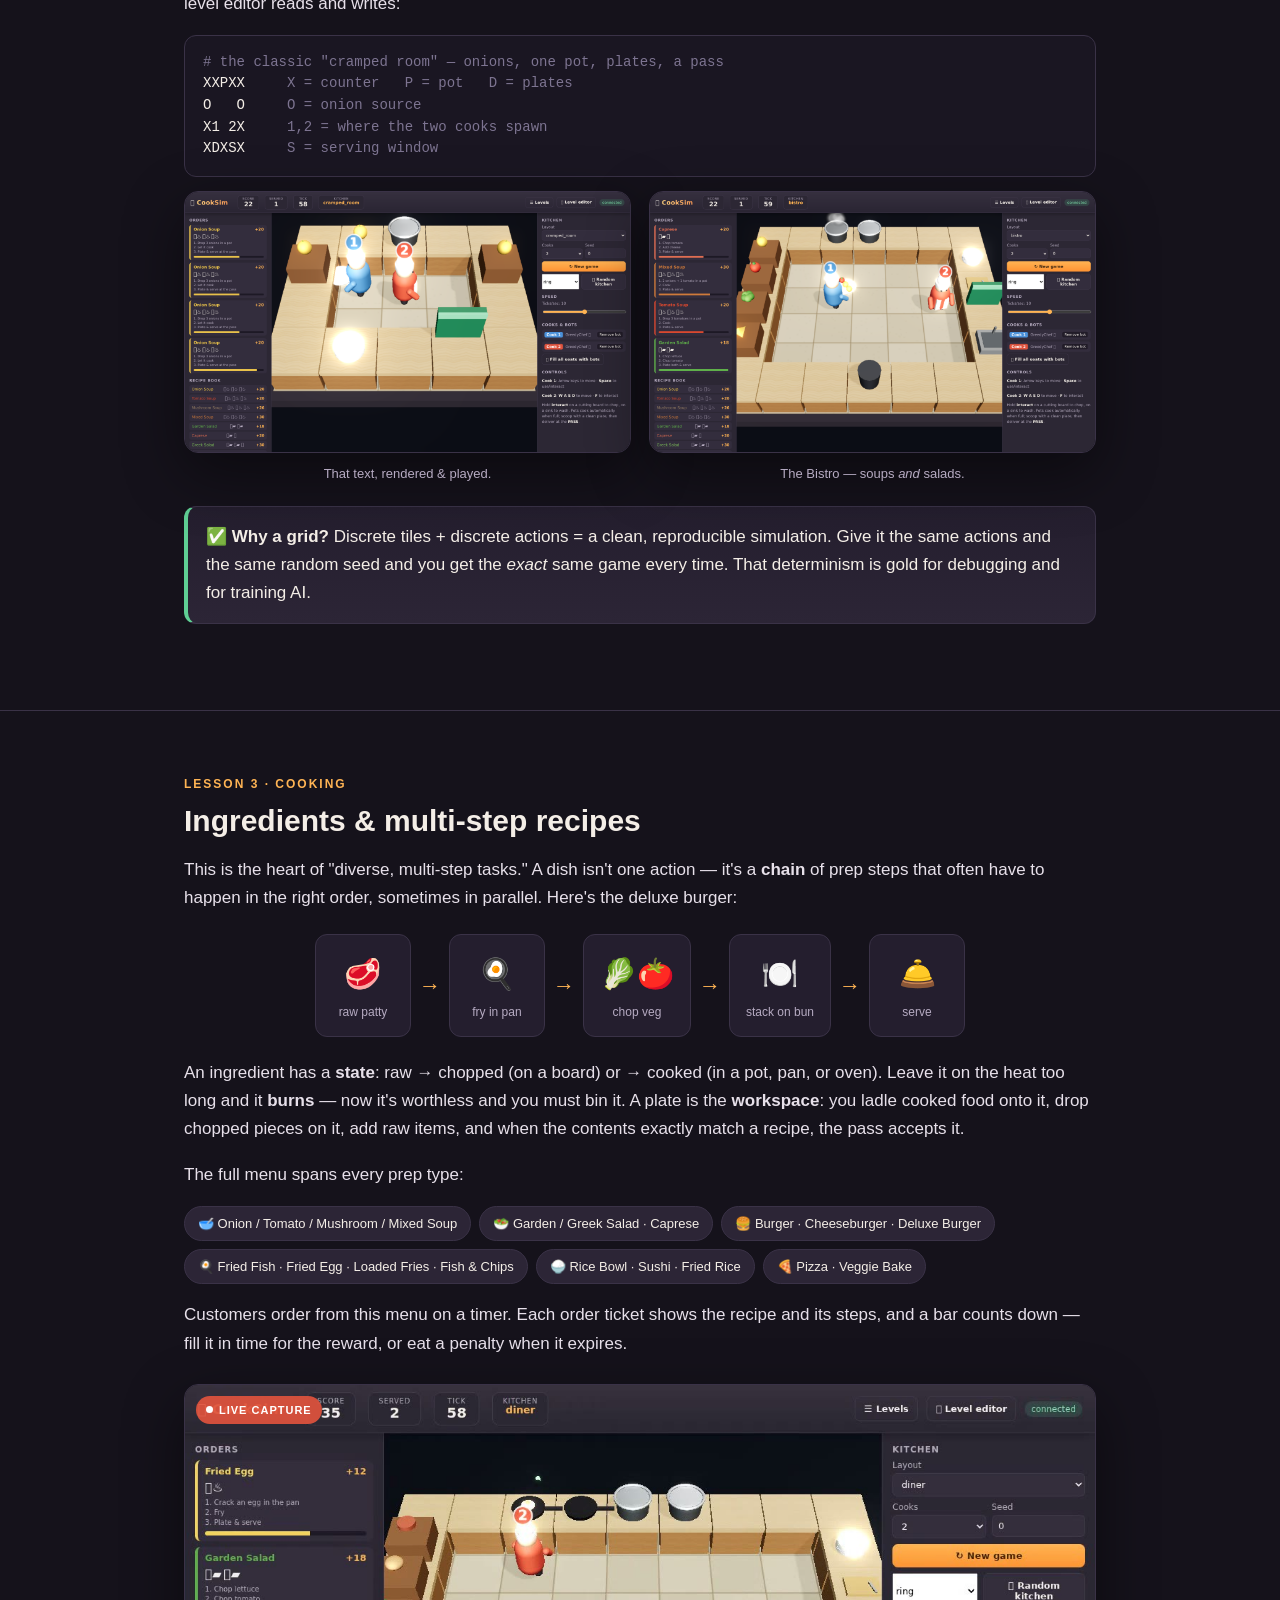
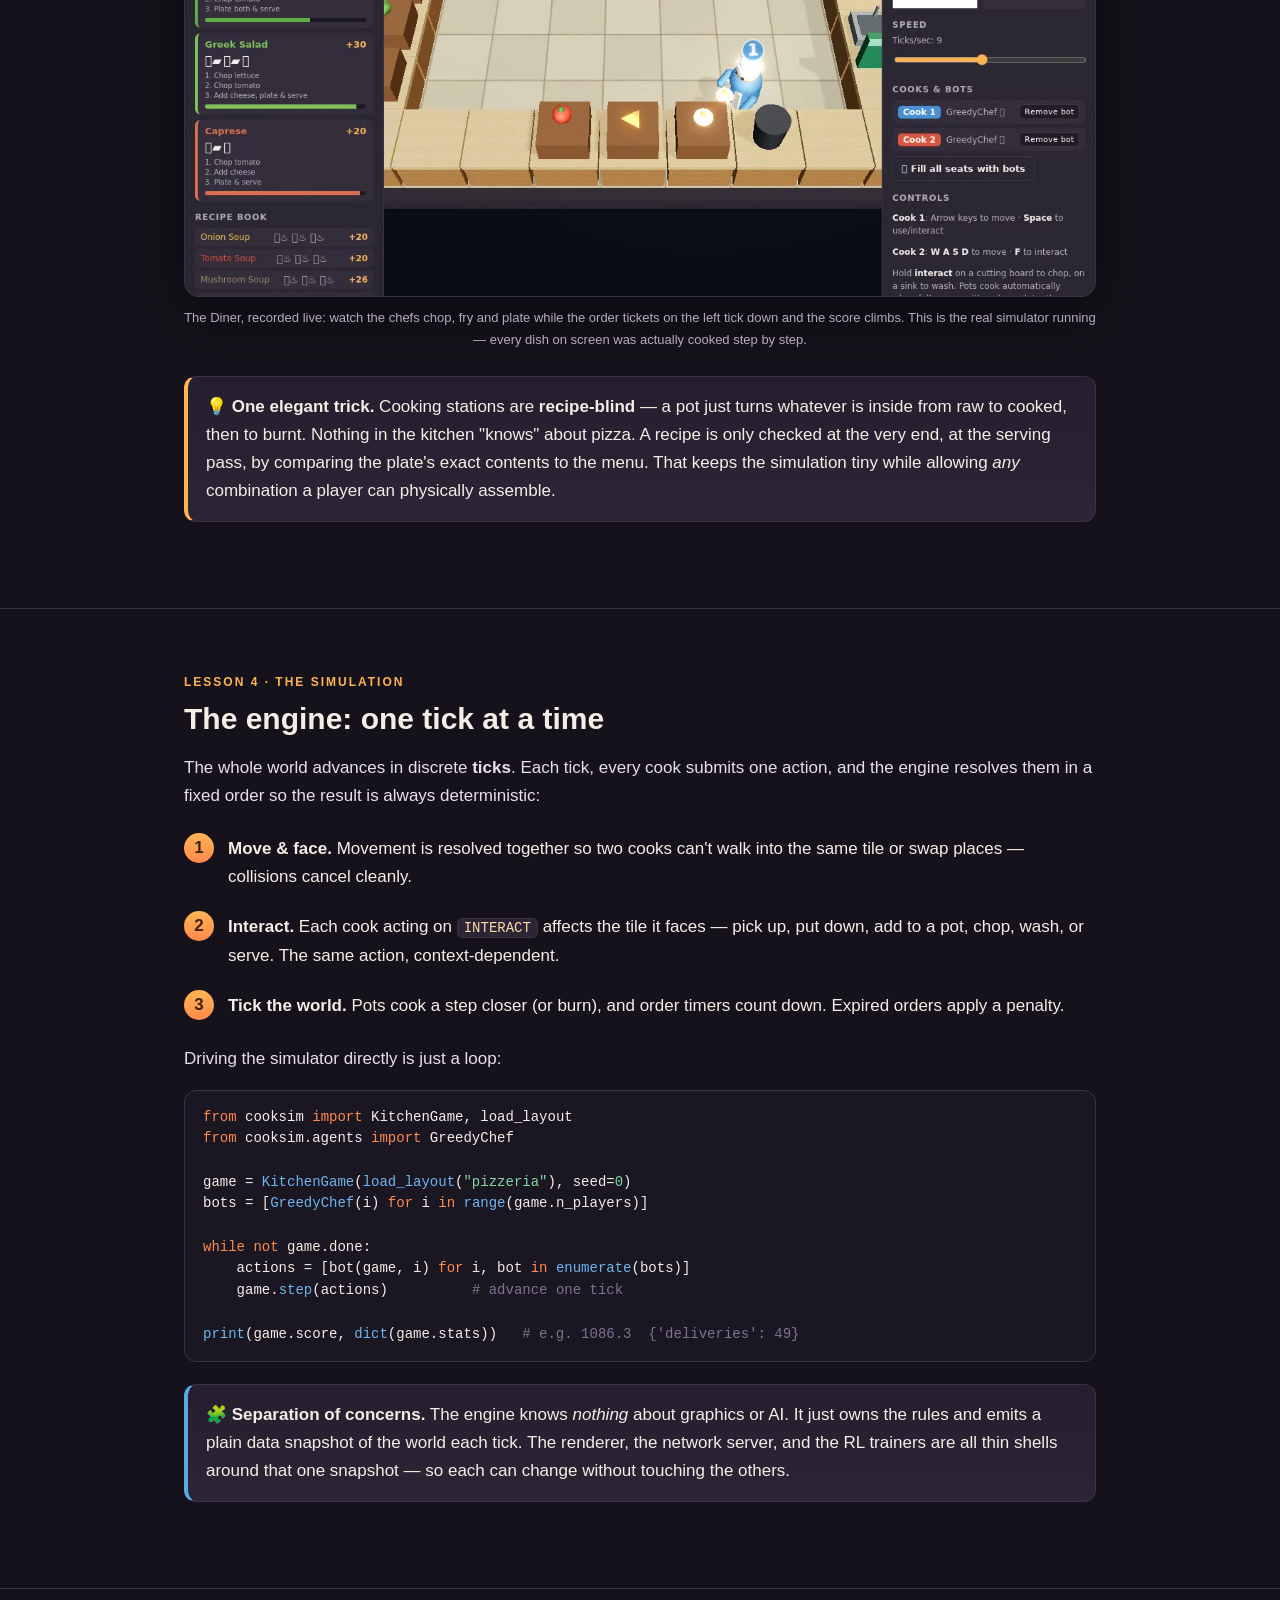
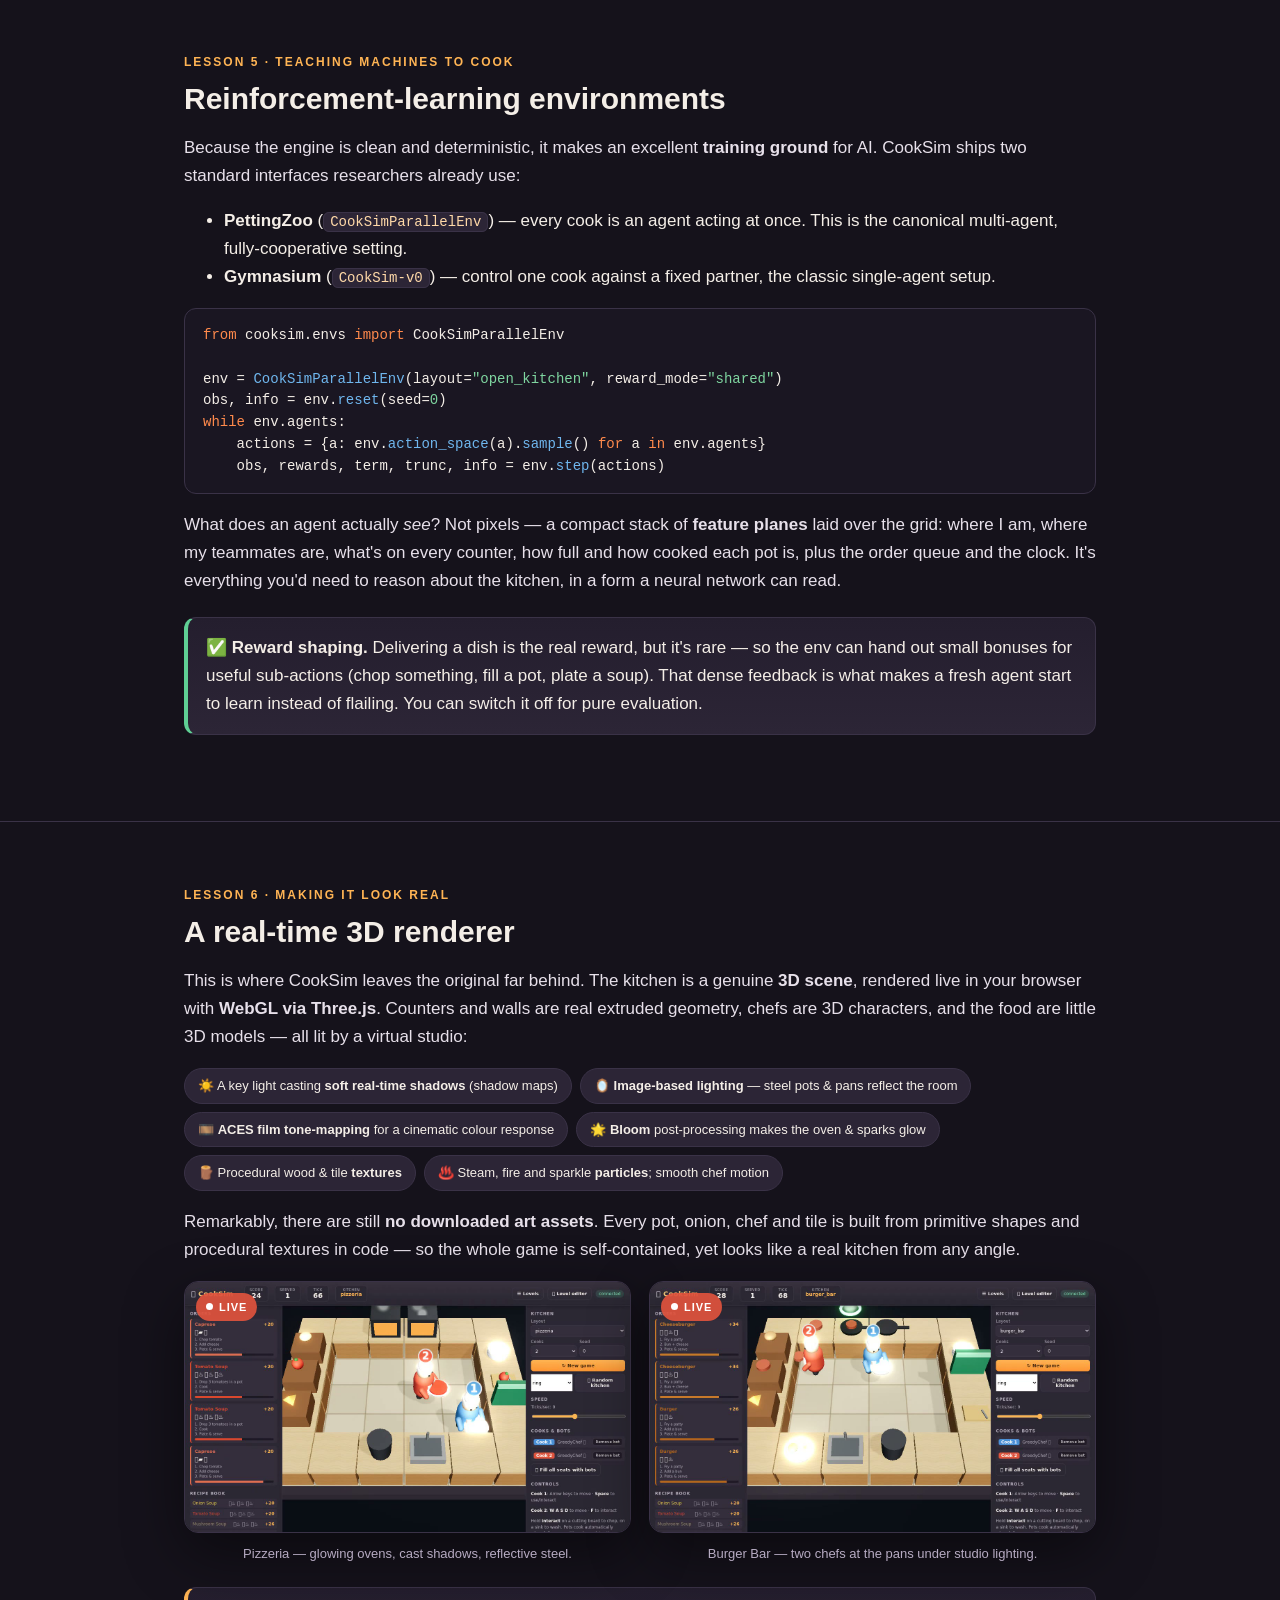
==== commit 4f844af9: "Add 'VLM control' subpage: high-level action taxonomy, explained visually site/actions.html teaches " ====
--- a/site/index.html
+++ b/site/index.html
@@ -117,6 +117,7 @@
   <a href="#ai">AI chef</a>
   <a href="#editor">Editor</a>
   <a href="taxonomy.html" style="color:var(--blue)">▤ Taxonomy</a>
+  <a href="actions.html" style="color:var(--blue)">🎮 VLM control</a>
   <span class="spacer"></span>
   <a href="#play" style="color:var(--accent)">▶ Run it</a>
 </nav>
